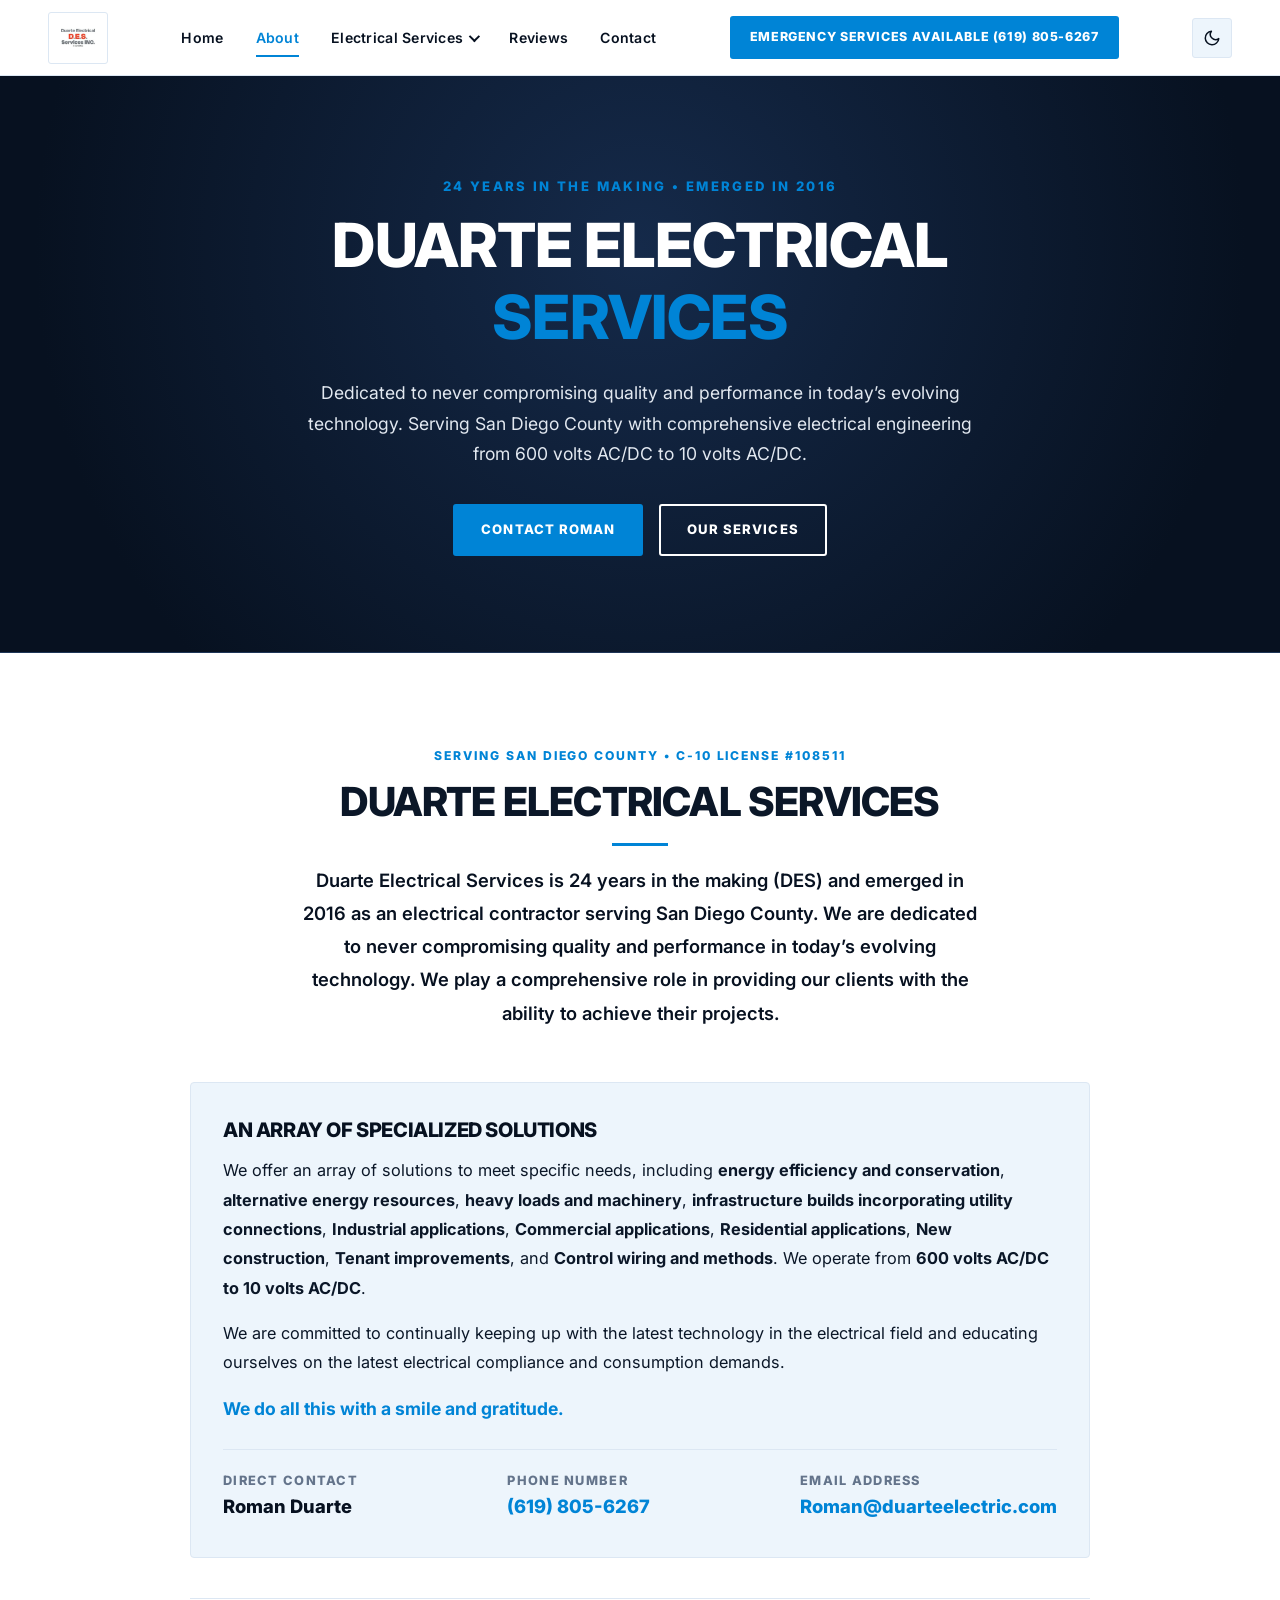
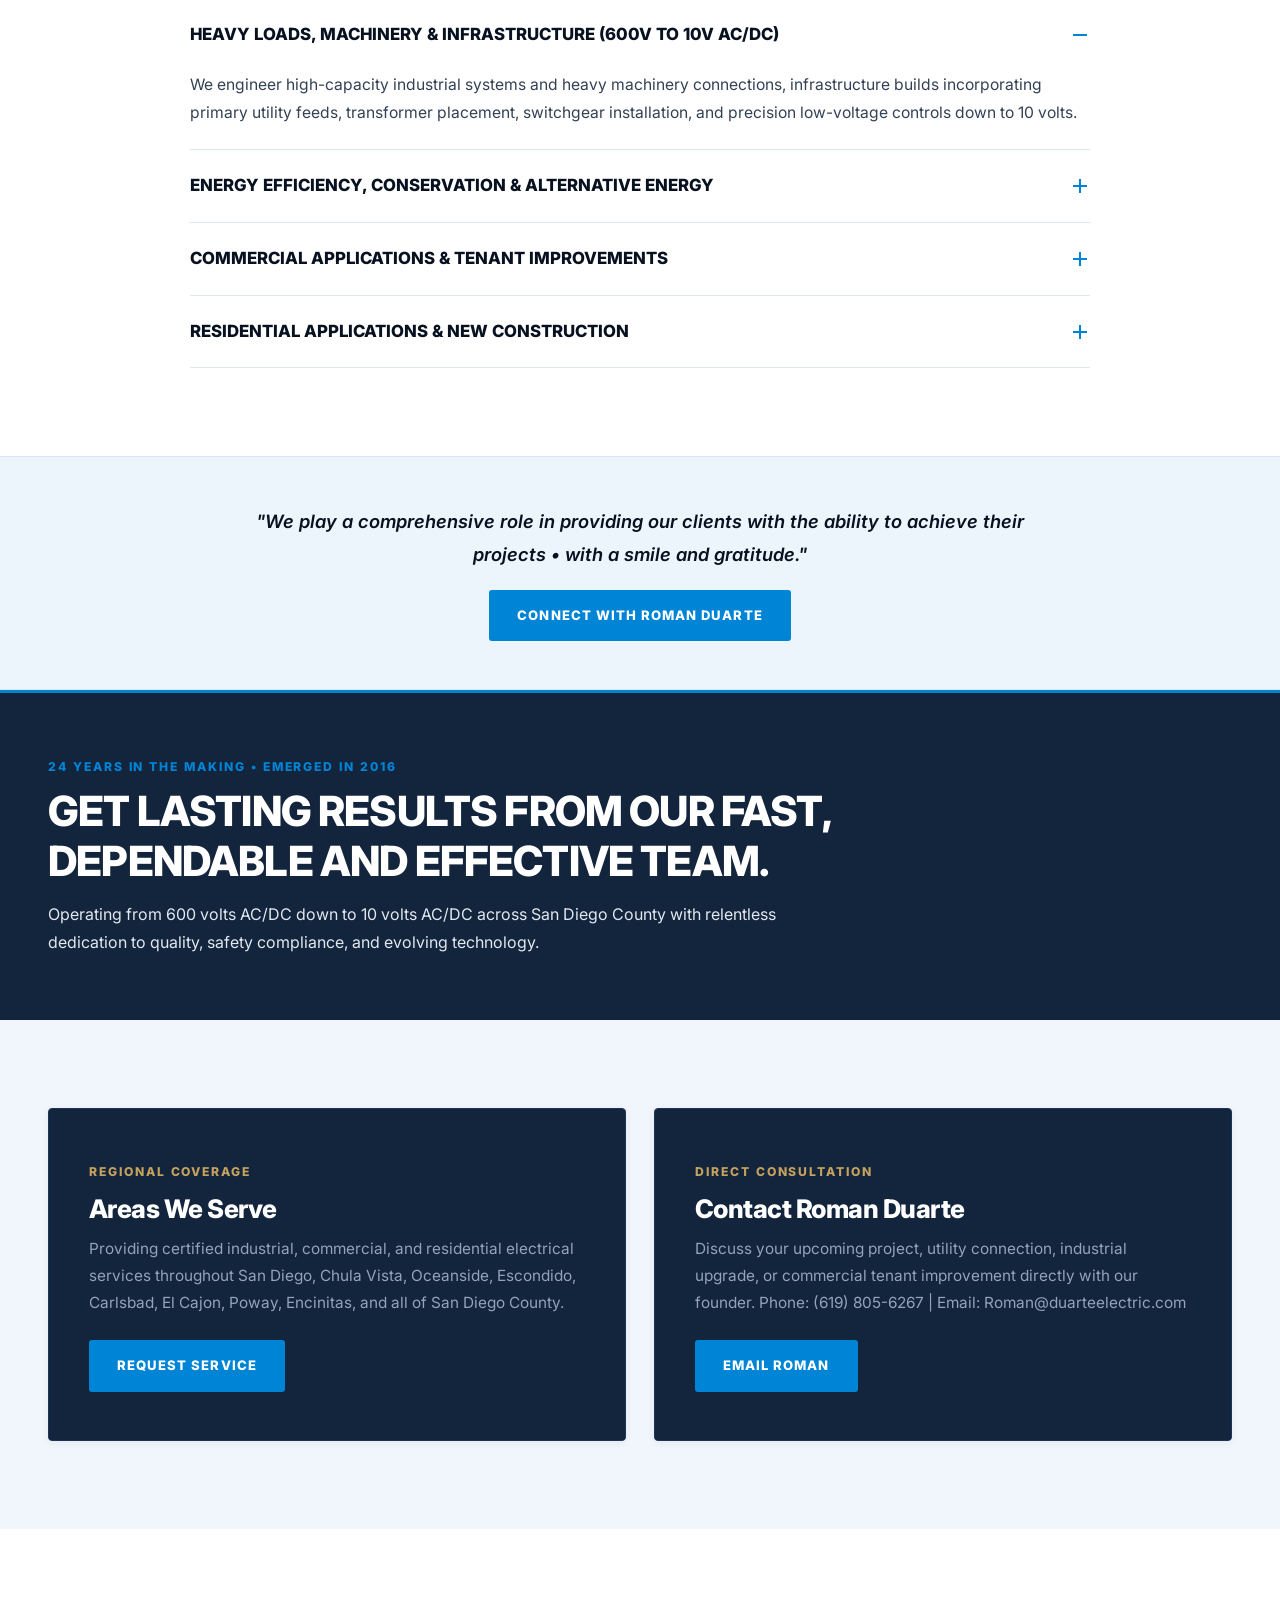
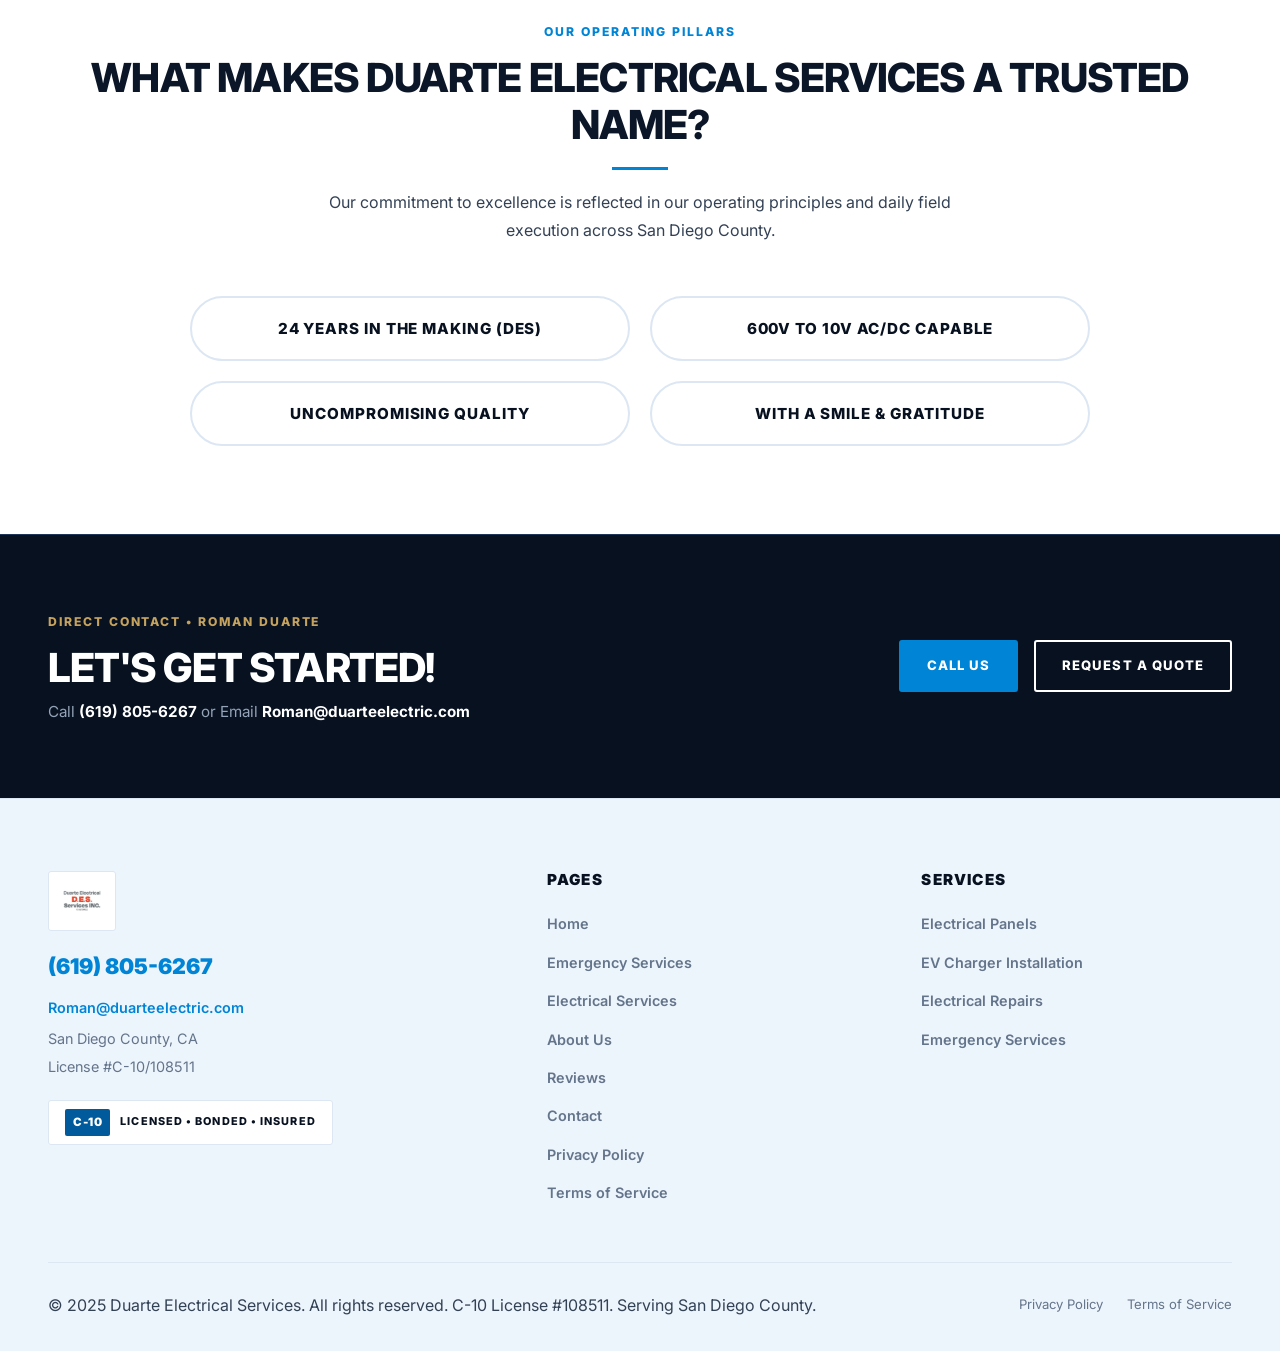
==== about.html @ 010c5145 "add" ====
<!DOCTYPE html>
<html lang="en">
<head>
  <meta charset="UTF-8">
  <meta name="viewport" content="width=device-width, initial-scale=1.0">
  <title>About Us | Duarte Electrical Services — San Diego County</title>
  <meta name="description" content="Duarte Electrical Services is 24 years in the making and emerged in 2016 as a premier electrical contractor serving San Diego County. C-10 #108511.">
  <link rel="icon" type="image/svg+xml" href="favicon.svg">
  <link rel="preconnect" href="https://fonts.googleapis.com">
  <link rel="preconnect" href="https://fonts.gstatic.com" crossorigin>
  <link href="https://fonts.googleapis.com/css2?family=Inter:wght@400;500;600;700;800;900&display=swap" rel="stylesheet">
  <link rel="stylesheet" href="css/style.css">
  <script>
    (function () {
      try {
        if (localStorage.getItem('theme') === 'dark') {
          document.documentElement.classList.add('dark-mode');
        }
      } catch (e) {}
    })();
  </script>
</head>
<body>

  <!-- TOP NAVBAR -->
  <header class="navbar">
    <div class="container">
      <a href="index.html" class="brand-logo" aria-label="Duarte Electrical Services">
        <img src="images/logo.jpg" alt="Duarte Electrical Services C-10/108511" class="brand-logo-img">
      </a>

      <nav class="nav-menu">
        <a href="index.html" class="nav-link">Home</a>
        <a href="about.html" class="nav-link active">About</a>
        <div class="nav-item-dropdown">
          <a href="electrical-panels.html" class="nav-link dropdown-trigger">
            Electrical Services <span class="dropdown-caret"></span>
          </a>
          <div class="dropdown-menu">
            <a href="electrical-panels.html" class="dropdown-item">Electrical Panels</a>
            <a href="ev-charger.html" class="dropdown-item">EV Charger Installation</a>
            <a href="electrical-repairs.html" class="dropdown-item">Electrical Repairs</a>
            <a href="emergency-services.html" class="dropdown-item">Emergency Services</a>
          </div>
        </div>
        <a href="reviews.html" class="nav-link">Reviews</a>
        <a href="contact.html" class="nav-link">Contact</a>
      </nav>

      <a href="tel:6198056267" class="nav-cta-btn">
        Emergency Services Available (619) 805-6267
      </a>

      <!-- Theme Toggle Button -->
      <button class="theme-toggle-btn" aria-label="Toggle light or dark theme" title="Toggle theme">
        <svg class="icon-moon" width="18" height="18" viewBox="0 0 24 24" fill="none" stroke="currentColor" stroke-width="2" stroke-linecap="round" stroke-linejoin="round">
          <path d="M21 12.79A9 9 0 1 1 11.21 3 7 7 0 0 0 21 12.79z"></path>
        </svg>
        <svg class="icon-sun" width="18" height="18" viewBox="0 0 24 24" fill="none" stroke="currentColor" stroke-width="2" stroke-linecap="round" stroke-linejoin="round">
          <circle cx="12" cy="12" r="5"></circle>
          <line x1="12" y1="1" x2="12" y2="3"></line>
          <line x1="12" y1="21" x2="12" y2="23"></line>
          <line x1="4.22" y1="4.22" x2="5.64" y2="5.64"></line>
          <line x1="18.36" y1="18.36" x2="19.78" y2="19.78"></line>
          <line x1="1" y1="12" x2="3" y2="12"></line>
          <line x1="21" y1="12" x2="23" y2="12"></line>
          <line x1="4.22" y1="19.78" x2="5.64" y2="18.36"></line>
          <line x1="18.36" y1="5.64" x2="19.78" y2="4.22"></line>
        </svg>
      </button>

      <button class="hamburger" aria-label="Toggle navigation menu">
        <span></span>
        <span></span>
        <span></span>
      </button>
    </div>
  </header>

  <!-- MOBILE NAVIGATION -->
  <div class="mobile-nav">
    <a href="index.html">Home</a>
    <a href="about.html">About</a>
    <button class="mobile-dropdown-toggle">
      <span>Electrical Services</span>
      <span class="dropdown-caret"></span>
    </button>
    <div class="mobile-sub-menu">
      <a href="electrical-panels.html">Electrical Panels</a>
      <a href="ev-charger.html">EV Charger Installation</a>
      <a href="electrical-repairs.html">Electrical Repairs</a>
      <a href="emergency-services.html">Emergency Services</a>
    </div>
    <a href="reviews.html">Reviews</a>
    <a href="contact.html">Contact</a>
    <div class="mobile-theme-row">
      <span>Theme Mode</span>
      <button class="theme-toggle-btn" aria-label="Toggle light or dark theme" title="Toggle theme">
        <svg class="icon-moon" width="18" height="18" viewBox="0 0 24 24" fill="none" stroke="currentColor" stroke-width="2" stroke-linecap="round" stroke-linejoin="round">
          <path d="M21 12.79A9 9 0 1 1 11.21 3 7 7 0 0 0 21 12.79z"></path>
        </svg>
        <svg class="icon-sun" width="18" height="18" viewBox="0 0 24 24" fill="none" stroke="currentColor" stroke-width="2" stroke-linecap="round" stroke-linejoin="round">
          <circle cx="12" cy="12" r="5"></circle>
          <line x1="12" y1="1" x2="12" y2="3"></line>
          <line x1="12" y1="21" x2="12" y2="23"></line>
          <line x1="4.22" y1="4.22" x2="5.64" y2="5.64"></line>
          <line x1="18.36" y1="18.36" x2="19.78" y2="19.78"></line>
          <line x1="1" y1="12" x2="3" y2="12"></line>
          <line x1="21" y1="12" x2="23" y2="12"></line>
          <line x1="4.22" y1="19.78" x2="5.64" y2="18.36"></line>
          <line x1="18.36" y1="5.64" x2="19.78" y2="4.22"></line>
        </svg>
      </button>
    </div>
    <a href="tel:6198056267" class="nav-cta-btn">
      Emergency Call (619) 805-6267
    </a>
  </div>

  <main class="site-wrapper">

    <!-- HERO SECTION (IMAGE 2) -->
    <section class="hero-about">
      <div class="container">
        <span class="about-banner-badge">24 Years in the Making &bull; Emerged in 2016</span>
        <h1>Duarte Electrical<br><span style="color: var(--blue-accent);">Services</span></h1>
        <p class="hero-about-desc">Dedicated to never compromising quality and performance in today’s evolving technology. Serving San Diego County with comprehensive electrical engineering from 600 volts AC/DC to 10 volts AC/DC.</p>
        <div class="hero-btn-group" style="justify-content: center;">
          <a href="contact.html" class="btn btn-blue">Contact Roman</a>
          <a href="electrical-panels.html" class="btn btn-outline-white">Our Services</a>
        </div>
      </div>
    </section>

    <!-- PROUDLY SERVING SAN DIEGO COUNTY (EXACT USER COPY) -->
    <section class="section">
      <div class="container">
        <div class="section-header centered">
          <span class="section-label">Serving San Diego County &bull; C-10 License #108511</span>
          <h2>Duarte Electrical Services</h2>
          <div class="divider-blue centered"></div>
          <p class="about-lead-statement">
            Duarte Electrical Services is 24 years in the making (DES) and emerged in 2016 as an electrical contractor serving San Diego County. We are dedicated to never compromising quality and performance in today’s evolving technology. We play a comprehensive role in providing our clients with the ability to achieve their projects.
          </p>
        </div>

        <!-- Solutions & Scope Details -->
        <div class="container-narrow" style="margin: 0 auto;">
          <div style="background-color: var(--bg-card-light); border: 1px solid var(--border-light); border-radius: var(--radius-md); padding: 36px 32px; margin-bottom: 40px;">
            <h3 class="about-solutions-title">An Array of Specialized Solutions</h3>
            <p style="font-size: 1.02rem; line-height: 1.8; color: var(--text-dark);">
              We offer an array of solutions to meet specific needs, including <strong>energy efficiency and conservation</strong>, <strong>alternative energy resources</strong>, <strong>heavy loads and machinery</strong>, <strong>infrastructure builds incorporating utility connections</strong>, <strong>Industrial applications</strong>, <strong>Commercial applications</strong>, <strong>Residential applications</strong>, <strong>New construction</strong>, <strong>Tenant improvements</strong>, and <strong>Control wiring and methods</strong>. We operate from <strong>600 volts AC/DC to 10 volts AC/DC</strong>.
            </p>
            <p style="font-size: 1.02rem; line-height: 1.8; color: var(--text-dark); margin-top: 16px;">
              We are committed to continually keeping up with the latest technology in the electrical field and educating ourselves on the latest electrical compliance and consumption demands.
            </p>
            <p style="font-size: 1.1rem; font-weight: 700; color: var(--blue-accent); margin-top: 16px;">
              We do all this with a smile and gratitude.
            </p>

            <div style="margin-top: 24px; padding-top: 20px; border-top: 1px solid var(--border-light); display: flex; flex-wrap: wrap; gap: 24px; align-items: center; justify-content: space-between;">
              <div>
                <span style="font-size: 0.8rem; font-weight: 800; letter-spacing: 0.1em; text-transform: uppercase; color: var(--text-muted); display: block;">Direct Contact</span>
                <span class="about-contact-name">Roman Duarte</span>
              </div>
              <div>
                <span style="font-size: 0.8rem; font-weight: 800; letter-spacing: 0.1em; text-transform: uppercase; color: var(--text-muted); display: block;">Phone Number</span>
                <a href="tel:6198056267" style="font-size: 1.15rem; font-weight: 800; color: var(--blue-accent);">(619) 805-6267</a>
              </div>
              <div>
                <span style="font-size: 0.8rem; font-weight: 800; letter-spacing: 0.1em; text-transform: uppercase; color: var(--text-muted); display: block;">Email Address</span>
                <a href="mailto:Roman@duarteelectric.com" style="font-size: 1.15rem; font-weight: 800; color: var(--blue-accent);">Roman@duarteelectric.com</a>
              </div>
            </div>
          </div>

          <!-- Accordion of Solutions -->
          <div class="accordion-wrapper">
            <div class="accordion-item open">
              <div class="accordion-header">
                <span>Heavy Loads, Machinery &amp; Infrastructure (600V to 10V AC/DC)</span>
                <div class="accordion-indicator"></div>
              </div>
              <div class="accordion-content">
                <div class="accordion-content-inner">
                  We engineer high-capacity industrial systems and heavy machinery connections, infrastructure builds incorporating primary utility feeds, transformer placement, switchgear installation, and precision low-voltage controls down to 10 volts.
                </div>
              </div>
            </div>

            <div class="accordion-item">
              <div class="accordion-header">
                <span>Energy Efficiency, Conservation &amp; Alternative Energy</span>
                <div class="accordion-indicator"></div>
              </div>
              <div class="accordion-content">
                <div class="accordion-content-inner">
                  Dedicated to keeping pace with evolving green technologies: solar battery storage readiness, high-amperage Level 2 &amp; DC fast EV charging systems, smart energy management panels, and Title 24 consumption optimization.
                </div>
              </div>
            </div>

            <div class="accordion-item">
              <div class="accordion-header">
                <span>Commercial Applications &amp; Tenant Improvements</span>
                <div class="accordion-indicator"></div>
              </div>
              <div class="accordion-content">
                <div class="accordion-content-inner">
                  Comprehensive electrical solutions for commercial offices, warehouses, retail spaces, and industrial complexes. From new construction core-and-shell builds to tenant improvements and code compliance remediation.
                </div>
              </div>
            </div>

            <div class="accordion-item">
              <div class="accordion-header">
                <span>Residential Applications &amp; New Construction</span>
                <div class="accordion-indicator"></div>
              </div>
              <div class="accordion-content">
                <div class="accordion-content-inner">
                  Custom residential wiring, main electrical service panel modernizations to 200-400A, subpanel additions, whole-home surge suppression, and architectural lighting installations performed with craftsmanship.
                </div>
              </div>
            </div>
          </div>
        </div>
      </div>
    </section>

    <!-- TESTIMONIAL QUOTE BAR (IMAGE 2) -->
    <section class="about-quote-strip">
      <div class="container">
        <p class="about-quote-text">"We play a comprehensive role in providing our clients with the ability to achieve their projects &bull; with a smile and gratitude."</p>
        <a href="contact.html" class="btn btn-blue">Connect with Roman Duarte</a>
      </div>
    </section>

    <!-- BLUE BANNER (IMAGE 2) -->
    <section class="lasting-results-banner">
      <div class="container">
        <span class="sub-tag">24 Years in the Making &bull; Emerged in 2016</span>
        <h2>Get Lasting Results From Our Fast, Dependable and Effective Team.</h2>
        <p>Operating from 600 volts AC/DC down to 10 volts AC/DC across San Diego County with relentless dedication to quality, safety compliance, and evolving technology.</p>
      </div>
    </section>

    <!-- TWO CARDS: AREAS WE SERVE & CAREERS (IMAGE 2) -->
    <section class="section section-ice">
      <div class="container">
        <div class="two-card-split">
          <div class="nav-feature-card">
            <div>
              <span class="section-label section-label-gold">Regional Coverage</span>
              <h3>Areas We Serve</h3>
              <p>Providing certified industrial, commercial, and residential electrical services throughout San Diego, Chula Vista, Oceanside, Escondido, Carlsbad, El Cajon, Poway, Encinitas, and all of San Diego County.</p>
            </div>
            <a href="contact.html" class="btn btn-blue">Request Service</a>
          </div>

          <div class="nav-feature-card">
            <div>
              <span class="section-label section-label-gold">Direct Consultation</span>
              <h3>Contact Roman Duarte</h3>
              <p>Discuss your upcoming project, utility connection, industrial upgrade, or commercial tenant improvement directly with our founder. Phone: (619) 805-6267 | Email: Roman@duarteelectric.com</p>
            </div>
            <a href="mailto:Roman@duarteelectric.com" class="btn btn-blue">Email Roman</a>
          </div>
        </div>
      </div>
    </section>

    <!-- WHAT MAKES DUARTE ELECTRICAL SERVICES A COMMUNITY NAME (IMAGE 2) -->
    <section class="section">
      <div class="container">
        <div class="section-header centered">
          <span class="section-label">Our Operating Pillars</span>
          <h2>What Makes Duarte Electrical Services a Trusted Name?</h2>
          <div class="divider-blue centered"></div>
          <p>Our commitment to excellence is reflected in our operating principles and daily field execution across San Diego County.</p>
        </div>

        <div class="container-narrow" style="margin: 0 auto;">
          <div class="community-name-grid">
            <div class="community-badge-item">24 Years in the Making (DES)</div>
            <div class="community-badge-item">600V to 10V AC/DC Capable</div>
            <div class="community-badge-item">Uncompromising Quality</div>
            <div class="community-badge-item">With a Smile &amp; Gratitude</div>
          </div>
        </div>
      </div>
    </section>

    <!-- LET'S GET STARTED BANNER (IMAGE 2) -->
    <section class="cta-dark-banner">
      <div class="container">
        <div class="cta-dark-grid">
          <div class="cta-dark-info">
            <span class="section-label section-label-gold">Direct Contact &bull; Roman Duarte</span>
            <h2>Let's Get Started!</h2>
            <p>Call <strong style="color: var(--white);">(619) 805-6267</strong> or Email <strong style="color: var(--white);">Roman@duarteelectric.com</strong></p>
          </div>
          <div class="cta-button-cluster">
            <a href="tel:6198056267" class="btn btn-blue">Call Us</a>
            <a href="contact.html" class="btn btn-outline-white">Request a Quote</a>
          </div>
        </div>
      </div>
    </section>

  </main>

  <!-- FOOTER -->
  <footer class="site-footer">
    <div class="container">
      <div class="footer-top-grid">
        <div class="footer-brand">
          <img src="images/logo.jpg" alt="Duarte Electrical Services" class="footer-logo-img">
          <a href="tel:6198056267" class="footer-phone-link">(619) 805-6267</a>
          <p><a href="mailto:Roman@duarteelectric.com" style="color: var(--blue-accent); font-weight: 600;">Roman@duarteelectric.com</a></p>
          <p style="margin-top: 6px;">San Diego County, CA</p>
          <p style="margin-top: 4px;">License #C-10/108511</p>

          <div class="bbb-badge-box">
            <span class="bbb-symbol">C-10</span>
            <span class="bbb-text">Licensed &bull; Bonded &bull; Insured</span>
          </div>
        </div>

        <div class="footer-col">
          <h4>Pages</h4>
          <ul class="footer-nav-list">
            <li><a href="index.html">Home</a></li>
            <li><a href="emergency-services.html">Emergency Services</a></li>
            <li><a href="electrical-panels.html">Electrical Services</a></li>
            <li><a href="about.html">About Us</a></li>
            <li><a href="reviews.html">Reviews</a></li>
            <li><a href="contact.html">Contact</a></li>
            <li><a href="privacy-policy.html">Privacy Policy</a></li>
            <li><a href="terms-of-service.html">Terms of Service</a></li>
          </ul>
        </div>

        <div class="footer-col">
          <h4>Services</h4>
          <ul class="footer-nav-list">
            <li><a href="electrical-panels.html">Electrical Panels</a></li>
            <li><a href="ev-charger.html">EV Charger Installation</a></li>
            <li><a href="electrical-repairs.html">Electrical Repairs</a></li>
            <li><a href="emergency-services.html">Emergency Services</a></li>
          </ul>
        </div>
      </div>

      <div class="footer-bottom-bar">
        <p>&copy; 2025 Duarte Electrical Services. All rights reserved. C-10 License #108511. Serving San Diego County.</p>
        <div class="footer-bottom-links">
          <a href="privacy-policy.html">Privacy Policy</a>
          <a href="terms-of-service.html">Terms of Service</a>
        </div>
      </div>
    </div>
  </footer>

  <script src="js/main.js"></script>
</body>
</html>
---- css/style.css ----
/* ============================================================
   PRISTINE POWER ELECTRIC
   Luxury Elite Architectural Stylesheet
   Color Palette: Deep Obsidian Navy, Warm Brushed Gold,
                  Electric Sapphire, Crisp Platinum White
   ============================================================ */

/* ---- Design Variables ---- */
:root {
  --navy-deep:     #071120;
  --navy-dark:     #0D1B2E;
  --navy-surface:  #13243D;
  --navy-card:     #172B47;
  --navy-border:   #1E3557;

  --white:         #FFFFFF;
  --bg-light:      #F8FAFC;
  --bg-ice:        #F0F6FB;
  --bg-card-light: #EDF5FC;
  --border-light:  #DCE7F3;
  --border-dark:   #233959;

  --gold:          #C5A25D;
  --gold-light:    #D9BA77;
  --gold-hover:    #B38F46;
  --gold-muted:    rgba(197, 162, 93, 0.15);

  --blue-accent:   #0084D6;
  --blue-light:    #E1F0FA;
  --blue-hover:    #0073BC;

  --text-dark:     #0B1728;
  --text-body:     #334155;
  --text-muted:    #64748B;
  --text-on-dark:  #E2E8F0;
  --text-muted-dk: #94A3B8;

  --danger:        #E11D48;
  --success:       #059669;

  --font-main:     'Inter', -apple-system, BlinkMacSystemFont, 'Segoe UI', Roboto, Helvetica, Arial, sans-serif;
  --nav-height:    76px;
  --container-max: 1240px;
  --radius-sm:     3px;
  --radius-md:     4px;
  --transition:    all 0.22s ease-in-out;
  --shadow-sm:     0 2px 8px rgba(7, 17, 32, 0.06);
  --shadow-md:     0 8px 24px rgba(7, 17, 32, 0.08);
  --shadow-lg:     0 16px 40px rgba(7, 17, 32, 0.12);
}

/* ---- Reset & Base ---- */
*, *::before, *::after {
  box-sizing: border-box;
  margin: 0;
  padding: 0;
}

html {
  scroll-behavior: smooth;
  font-size: 16px;
}

body {
  font-family: var(--font-main);
  background-color: var(--white);
  color: var(--text-body);
  line-height: 1.65;
  -webkit-font-smoothing: antialiased;
  -moz-osx-font-smoothing: grayscale;
}

img {
  max-width: 100%;
  height: auto;
  display: block;
}

a {
  text-decoration: none;
  color: inherit;
  transition: var(--transition);
}

button, input, select, textarea {
  font-family: inherit;
  font-size: inherit;
}

ul {
  list-style: none;
}

/* ---- Container ---- */
.container {
  width: 100%;
  max-width: var(--container-max);
  margin-left: auto;
  margin-right: auto;
  padding-left: 28px;
  padding-right: 28px;
}

.container-narrow {
  max-width: 900px;
}

/* ---- Typography ---- */
h1, h2, h3, h4, h5, h6 {
  color: var(--text-dark);
  font-weight: 800;
  line-height: 1.18;
  letter-spacing: -0.02em;
}

h1 {
  font-size: clamp(2.2rem, 5vw, 3.6rem);
  text-transform: uppercase;
  letter-spacing: -0.01em;
}

h2 {
  font-size: clamp(1.75rem, 3.8vw, 2.5rem);
  text-transform: uppercase;
}

h3 {
  font-size: clamp(1.2rem, 2.5vw, 1.6rem);
}

h4 {
  font-size: 1.1rem;
  font-weight: 700;
}

p {
  font-size: 1rem;
  line-height: 1.75;
  color: var(--text-body);
}

.text-dark { color: var(--text-dark) !important; }
.text-white { color: var(--white) !important; }
.text-gold { color: var(--gold) !important; }
.text-blue { color: var(--blue-accent) !important; }
.text-muted { color: var(--text-muted) !important; }
.text-center { text-align: center; }
.text-left { text-align: left; }
.text-right { text-align: right; }

.section-label {
  display: inline-block;
  font-size: 0.76rem;
  font-weight: 800;
  letter-spacing: 0.16em;
  text-transform: uppercase;
  color: var(--blue-accent);
  margin-bottom: 12px;
}

.section-label-gold {
  color: var(--gold);
}

.divider-gold {
  width: 56px;
  height: 3px;
  background-color: var(--gold);
  margin: 18px 0;
}

.divider-gold.centered {
  margin-left: auto;
  margin-right: auto;
}

.divider-blue {
  width: 56px;
  height: 3px;
  background-color: var(--blue-accent);
  margin: 18px 0;
}

.divider-blue.centered {
  margin-left: auto;
  margin-right: auto;
}

/* ---- Buttons (NO pill shapes, crisp luxury radius) ---- */
.btn {
  display: inline-flex;
  align-items: center;
  justify-content: center;
  padding: 13px 26px;
  font-size: 0.82rem;
  font-weight: 800;
  letter-spacing: 0.08em;
  text-transform: uppercase;
  border-radius: var(--radius-sm);
  border: 2px solid transparent;
  cursor: pointer;
  transition: var(--transition);
  text-decoration: none;
  white-space: nowrap;
}

.btn-blue {
  background-color: var(--blue-accent);
  color: var(--white);
  border-color: var(--blue-accent);
}
.btn-blue:hover {
  background-color: var(--blue-hover);
  border-color: var(--blue-hover);
  color: var(--white);
}

.btn-gold {
  background-color: var(--gold);
  color: var(--navy-deep);
  border-color: var(--gold);
}
.btn-gold:hover {
  background-color: var(--gold-light);
  border-color: var(--gold-light);
  color: var(--navy-deep);
}

.btn-dark {
  background-color: var(--navy-dark);
  color: var(--white);
  border-color: var(--navy-dark);
}
.btn-dark:hover {
  background-color: var(--navy-surface);
  border-color: var(--gold);
  color: var(--white);
}

.btn-outline-blue {
  background-color: transparent;
  color: var(--blue-accent);
  border-color: var(--blue-accent);
}
.btn-outline-blue:hover {
  background-color: var(--blue-accent);
  color: var(--white);
}

.btn-outline-white {
  background-color: transparent;
  color: var(--white);
  border-color: var(--white);
}
.btn-outline-white:hover {
  background-color: var(--white);
  color: var(--navy-deep);
}

.btn-outline-gold {
  background-color: transparent;
  color: var(--gold);
  border-color: var(--gold);
}
.btn-outline-gold:hover {
  background-color: var(--gold);
  color: var(--navy-deep);
}

/* ---- NAVBAR ---- */
.navbar {
  position: fixed;
  top: 0;
  left: 0;
  right: 0;
  z-index: 1000;
  height: var(--nav-height);
  background-color: var(--white);
  border-bottom: 1px solid var(--border-light);
  display: flex;
  align-items: center;
  transition: var(--transition);
}

.navbar.scrolled {
  box-shadow: 0 4px 20px rgba(0, 0, 0, 0.08);
}

.navbar .container {
  display: flex;
  align-items: center;
  justify-content: space-between;
}

/* Brand Logo */
.brand-logo {
  display: flex;
  align-items: center;
  gap: 12px;
  text-decoration: none;
}

.brand-logo-img {
  height: 52px;
  width: auto;
  max-width: 180px;
  object-fit: contain;
  background-color: #FFFFFF;
  border-radius: var(--radius-sm);
  padding: 2px 6px;
  border: 1px solid var(--border-light);
  display: block;
}

html.dark-mode .brand-logo-img {
  background-color: #FFFFFF;
  border-color: #233959;
}

.footer-logo-img {
  height: 60px;
  width: auto;
  max-width: 200px;
  object-fit: contain;
  background-color: #FFFFFF;
  border-radius: var(--radius-sm);
  padding: 4px 8px;
  border: 1px solid var(--border-light);
  margin-bottom: 18px;
  display: block;
}

html.dark-mode .footer-logo-img {
  border-color: #233959;
}

.logo-symbol {
  width: 38px;
  height: 38px;
  background-color: var(--navy-deep);
  border-radius: var(--radius-sm);
  display: flex;
  align-items: center;
  justify-content: center;
  color: var(--gold);
  flex-shrink: 0;
  border: 1px solid var(--navy-border);
}

.logo-text {
  display: flex;
  flex-direction: column;
}

.logo-name {
  font-size: 1.18rem;
  font-weight: 900;
  letter-spacing: 0.04em;
  text-transform: uppercase;
  color: var(--navy-deep);
  line-height: 1.1;
}

.logo-sub {
  font-size: 0.62rem;
  font-weight: 700;
  letter-spacing: 0.28em;
  text-transform: uppercase;
  color: var(--blue-accent);
  line-height: 1.1;
  margin-top: 2px;
}

/* Nav Links */
.nav-menu {
  display: flex;
  align-items: center;
  gap: 32px;
}

.nav-link {
  font-size: 0.88rem;
  font-weight: 600;
  color: var(--navy-deep);
  letter-spacing: 0.02em;
  padding: 8px 0;
  position: relative;
  transition: color var(--transition);
}

.nav-link:hover,
.nav-link.active {
  color: var(--blue-accent);
}

.nav-link.active::after {
  content: '';
  position: absolute;
  bottom: 0;
  left: 0;
  right: 0;
  height: 2px;
  background-color: var(--blue-accent);
}

/* Dropdown */
.nav-item-dropdown {
  position: relative;
}

.dropdown-trigger {
  display: inline-flex;
  align-items: center;
  gap: 6px;
  cursor: pointer;
}

.dropdown-caret {
  width: 8px;
  height: 8px;
  border-right: 2px solid currentColor;
  border-bottom: 2px solid currentColor;
  transform: rotate(45deg) translateY(-2px);
  transition: transform 0.2s ease;
}

.nav-item-dropdown:hover .dropdown-caret {
  transform: rotate(-135deg) translateY(0);
}

.dropdown-menu {
  position: absolute;
  top: calc(100% + 14px);
  left: 0;
  min-width: 250px;
  background-color: var(--white);
  border: 1px solid var(--border-light);
  border-radius: var(--radius-sm);
  box-shadow: 0 16px 36px rgba(7, 17, 32, 0.12);
  padding: 8px 0;
  opacity: 0;
  visibility: hidden;
  transform: translateY(8px);
  transition: opacity 0.2s ease, transform 0.2s ease, visibility 0.2s ease;
  z-index: 1010;
}

.nav-item-dropdown:hover .dropdown-menu {
  opacity: 1;
  visibility: visible;
  transform: translateY(0);
}

.dropdown-item {
  display: flex;
  align-items: center;
  padding: 12px 20px;
  font-size: 0.88rem;
  font-weight: 600;
  color: var(--text-dark);
  border-left: 3px solid transparent;
  transition: var(--transition);
}

.dropdown-item:hover {
  background-color: var(--bg-card-light);
  color: var(--blue-accent);
  border-left-color: var(--blue-accent);
}

/* Emergency Navbar Button */
.nav-cta-btn {
  background-color: var(--blue-accent);
  color: var(--white);
  padding: 11px 20px;
  font-size: 0.78rem;
  font-weight: 800;
  letter-spacing: 0.05em;
  text-transform: uppercase;
  border-radius: var(--radius-sm);
  display: inline-flex;
  align-items: center;
  gap: 8px;
  transition: var(--transition);
}

.nav-cta-btn:hover {
  background-color: var(--blue-hover);
  color: var(--white);
}

/* Mobile Hamburger */
.hamburger {
  display: none;
  flex-direction: column;
  justify-content: center;
  gap: 5px;
  width: 36px;
  height: 36px;
  background: transparent;
  border: none;
  cursor: pointer;
  padding: 4px;
}

.hamburger span {
  display: block;
  width: 24px;
  height: 2.5px;
  background-color: var(--navy-deep);
  border-radius: 2px;
  transition: var(--transition);
}

.hamburger.open span:nth-child(1) {
  transform: rotate(45deg) translate(5px, 5px);
}
.hamburger.open span:nth-child(2) {
  opacity: 0;
}
.hamburger.open span:nth-child(3) {
  transform: rotate(-45deg) translate(5px, -5px);
}

/* Mobile Menu */
.mobile-nav {
  display: none;
  position: fixed;
  top: var(--nav-height);
  left: 0;
  right: 0;
  background-color: var(--white);
  border-bottom: 2px solid var(--border-light);
  padding: 20px 28px 32px;
  box-shadow: 0 16px 32px rgba(0, 0, 0, 0.1);
  z-index: 999;
  flex-direction: column;
}

.mobile-nav.open {
  display: flex;
}

.mobile-nav a,
.mobile-dropdown-toggle {
  display: block;
  padding: 14px 0;
  font-size: 1rem;
  font-weight: 600;
  color: var(--navy-deep);
  border-bottom: 1px solid var(--border-light);
  background: none;
  border-top: none;
  border-left: none;
  border-right: none;
  text-align: left;
  cursor: pointer;
  width: 100%;
}

.mobile-dropdown-toggle {
  display: flex;
  justify-content: space-between;
  align-items: center;
}

.mobile-sub-menu {
  display: none;
  flex-direction: column;
  background-color: var(--bg-ice);
  padding: 8px 16px;
  border-bottom: 1px solid var(--border-light);
}

.mobile-sub-menu.open {
  display: flex;
}

.mobile-sub-menu a {
  padding: 10px 8px;
  font-size: 0.92rem;
  color: var(--text-dark);
  border-bottom: 1px solid var(--border-light);
}

.mobile-nav .nav-cta-btn {
  margin-top: 20px;
  justify-content: center;
  padding: 14px;
}

/* ---- PAGE BODY OFFSET ---- */
.site-wrapper {
  padding-top: var(--nav-height);
}

/* ---- SECTION UTILITIES ---- */
.section {
  padding: 88px 0;
}

.section-sm {
  padding: 56px 0;
}

.section-dark {
  background-color: var(--navy-deep);
  color: var(--text-on-dark);
}

.section-dark h2,
.section-dark h3,
.section-dark h4 {
  color: var(--white);
}

.section-dark p {
  color: var(--text-on-dark);
}

.section-ice {
  background-color: var(--bg-ice);
}

.section-light {
  background-color: var(--bg-light);
}

/* Section Header */
.section-header {
  margin-bottom: 52px;
}

.section-header.centered {
  text-align: center;
}

.section-header.centered p {
  max-width: 680px;
  margin-left: auto;
  margin-right: auto;
  margin-top: 14px;
}

/* ---- HERO (HOMEPAGE) ---- */
.hero-home {
  position: relative;
  background: radial-gradient(circle at 70% 30%, #152A4A 0%, var(--navy-deep) 70%);
  color: var(--white);
  padding: 110px 0 130px;
  overflow: hidden;
  border-bottom: 1px solid var(--navy-border);
}

.hero-home::before {
  content: '';
  position: absolute;
  inset: 0;
  background-image: 
    linear-gradient(rgba(255, 255, 255, 0.03) 1px, transparent 1px),
    linear-gradient(90deg, rgba(255, 255, 255, 0.03) 1px, transparent 1px);
  background-size: 40px 40px;
  pointer-events: none;
}

.hero-home-grid {
  display: grid;
  grid-template-columns: 1.2fr 0.8fr;
  gap: 56px;
  align-items: center;
  position: relative;
  z-index: 2;
}

.hero-home-content h1 {
  font-size: clamp(2.4rem, 5.2vw, 4rem);
  font-weight: 900;
  line-height: 1.12;
  color: var(--blue-accent);
  margin-bottom: 8px;
}

.hero-home-content .hero-highlight {
  color: var(--white);
}

.hero-home-content p {
  font-size: 1.1rem;
  line-height: 1.8;
  color: var(--text-on-dark);
  max-width: 580px;
  margin-top: 20px;
  margin-bottom: 34px;
}

.hero-btn-group {
  display: flex;
  align-items: center;
  gap: 16px;
  flex-wrap: wrap;
}

/* Visual Card in Hero */
.hero-visual-card {
  background: linear-gradient(135deg, rgba(23, 43, 71, 0.7) 0%, rgba(13, 27, 46, 0.9) 100%);
  border: 1px solid var(--navy-border);
  border-radius: var(--radius-md);
  padding: 36px 32px;
  box-shadow: 0 20px 50px rgba(0, 0, 0, 0.4);
}

.hero-visual-badge {
  display: inline-flex;
  align-items: center;
  gap: 8px;
  background-color: var(--gold-muted);
  color: var(--gold);
  border: 1px solid rgba(197, 162, 93, 0.3);
  padding: 6px 14px;
  font-size: 0.74rem;
  font-weight: 800;
  letter-spacing: 0.1em;
  text-transform: uppercase;
  margin-bottom: 20px;
}

.hero-visual-card h3 {
  color: var(--white);
  font-size: 1.35rem;
  margin-bottom: 12px;
}

.hero-visual-card p {
  color: var(--text-muted-dk);
  font-size: 0.94rem;
  line-height: 1.7;
  margin-bottom: 24px;
}

.hero-feature-list {
  display: flex;
  flex-direction: column;
  gap: 12px;
}

.hero-feature-item {
  display: flex;
  align-items: center;
  gap: 10px;
  font-size: 0.9rem;
  color: var(--white);
  font-weight: 600;
}

.hero-feature-item svg {
  color: var(--gold);
  flex-shrink: 0;
}

/* ---- TWO-COLUMN LAYOUTS ---- */
.two-col-grid {
  display: grid;
  grid-template-columns: 1fr 1fr;
  gap: 64px;
  align-items: center;
}

.two-col-grid.align-start {
  align-items: start;
}

/* Diagram / Visual Showcase Box */
.visual-showcase-box {
  background-color: var(--bg-card-light);
  border: 1px solid var(--border-light);
  border-radius: var(--radius-md);
  padding: 40px;
  display: flex;
  flex-direction: column;
  align-items: center;
  justify-content: center;
  text-align: center;
  min-height: 380px;
  position: relative;
}

.showcase-icon-wrap {
  width: 76px;
  height: 76px;
  background-color: var(--white);
  border: 2px solid var(--blue-accent);
  border-radius: var(--radius-sm);
  display: flex;
  align-items: center;
  justify-content: center;
  color: var(--blue-accent);
  margin-bottom: 24px;
  box-shadow: var(--shadow-sm);
}

.showcase-headline {
  font-size: 1.25rem;
  font-weight: 800;
  color: var(--navy-deep);
  text-transform: uppercase;
  margin-bottom: 10px;
}

.showcase-desc {
  font-size: 0.94rem;
  color: var(--text-muted);
  max-width: 360px;
}

/* ---- SERVICES LIST (HOMEPAGE) ---- */
.services-section-grid {
  display: grid;
  grid-template-columns: 1fr 1.15fr;
  gap: 64px;
  align-items: center;
}

.service-links-list {
  display: flex;
  flex-direction: column;
}

.service-list-row {
  display: flex;
  align-items: center;
  justify-content: space-between;
  padding: 22px 0;
  border-bottom: 1px solid var(--border-light);
  color: var(--navy-deep);
  font-size: 1.05rem;
  font-weight: 800;
  text-transform: uppercase;
  letter-spacing: 0.04em;
  transition: var(--transition);
}

.service-list-row:hover {
  color: var(--blue-accent);
  padding-left: 10px;
}

.service-list-row svg {
  color: var(--blue-accent);
  transition: transform 0.2s ease;
}

.service-list-row:hover svg {
  transform: translateX(6px);
}

/* ---- EMERGENCY HIGHLIGHT BANNER ---- */
.emergency-callout-card {
  background: linear-gradient(135deg, var(--bg-card-light) 0%, #D8ECF9 100%);
  border: 2px solid var(--blue-accent);
  border-radius: var(--radius-md);
  padding: 56px 48px;
  text-align: center;
}

.emergency-callout-card .emergency-tag {
  display: inline-block;
  font-size: 0.82rem;
  font-weight: 900;
  letter-spacing: 0.16em;
  text-transform: uppercase;
  color: var(--blue-accent);
  margin-bottom: 14px;
}

.emergency-callout-card h2 {
  font-size: clamp(1.8rem, 4vw, 2.6rem);
  color: var(--navy-deep);
  margin-bottom: 16px;
}

.emergency-card-grid {
  display: grid;
  grid-template-columns: 1fr 1fr;
  gap: 24px;
  margin: 36px 0;
  text-align: left;
}

.emergency-quote-box {
  background-color: var(--white);
  border: 1px solid var(--border-light);
  border-radius: var(--radius-sm);
  padding: 24px 28px;
  box-shadow: var(--shadow-sm);
}

.emergency-quote-box p {
  font-size: 0.94rem;
  line-height: 1.7;
  color: var(--text-dark);
}

.emergency-quote-box .author {
  display: block;
  margin-top: 14px;
  font-size: 0.8rem;
  font-weight: 700;
  text-transform: uppercase;
  letter-spacing: 0.08em;
  color: var(--blue-accent);
}

/* ---- PARTNERS ROW ---- */
.partners-block {
  text-align: center;
  padding: 60px 0;
}

.partners-heading {
  font-size: 1.6rem;
  font-weight: 900;
  text-transform: uppercase;
  color: var(--navy-deep);
  margin-bottom: 32px;
}

.partners-logo-grid {
  display: grid;
  grid-template-columns: repeat(3, 1fr);
  gap: 28px;
  max-width: 960px;
  margin-left: auto;
  margin-right: auto;
}

.partner-logo-box {
  background-color: var(--white);
  border: 1px solid var(--border-light);
  border-radius: var(--radius-sm);
  padding: 32px 24px;
  display: flex;
  flex-direction: column;
  align-items: center;
  justify-content: center;
  box-shadow: var(--shadow-sm);
  transition: var(--transition);
}

.partner-logo-box:hover {
  border-color: var(--blue-accent);
  box-shadow: var(--shadow-md);
}

.partner-name {
  font-size: 1.7rem;
  font-weight: 900;
  letter-spacing: 0.06em;
  text-transform: uppercase;
  color: var(--navy-deep);
}

.partner-sub {
  font-size: 0.68rem;
  font-weight: 800;
  letter-spacing: 0.2em;
  text-transform: uppercase;
  color: var(--blue-accent);
  margin-top: 6px;
}

/* ---- ACCORDION (LUXURY STYLE) ---- */
.accordion-wrapper {
  display: flex;
  flex-direction: column;
  border-top: 1px solid var(--border-light);
}

.accordion-item {
  border-bottom: 1px solid var(--border-light);
}

.accordion-header {
  display: flex;
  align-items: center;
  justify-content: space-between;
  padding: 22px 0;
  cursor: pointer;
  user-select: none;
  font-size: 1.05rem;
  font-weight: 800;
  text-transform: uppercase;
  color: var(--navy-deep);
  transition: color var(--transition);
}

.accordion-header:hover {
  color: var(--blue-accent);
}

.accordion-indicator {
  width: 20px;
  height: 20px;
  position: relative;
  flex-shrink: 0;
}

.accordion-indicator::before,
.accordion-indicator::after {
  content: '';
  position: absolute;
  background-color: var(--blue-accent);
  transition: var(--transition);
}

.accordion-indicator::before {
  top: 9px;
  left: 3px;
  width: 14px;
  height: 2px;
}

.accordion-indicator::after {
  top: 3px;
  left: 9px;
  width: 2px;
  height: 14px;
}

.accordion-item.open .accordion-indicator::after {
  opacity: 0;
  transform: rotate(90deg);
}

.accordion-content {
  max-height: 0;
  overflow: hidden;
  transition: max-height 0.3s cubic-bezier(0, 1, 0, 1);
}

.accordion-content-inner {
  padding-bottom: 22px;
  color: var(--text-body);
  font-size: 0.98rem;
  line-height: 1.8;
}

.accordion-item.open .accordion-content {
  max-height: 500px;
  transition: max-height 0.35s ease-in-out;
}

/* ---- RECENT PROJECTS GRID / INSTAGRAM ---- */
.projects-gallery-grid {
  display: grid;
  grid-template-columns: repeat(4, 1fr);
  gap: 16px;
}

.project-card-box {
  background-color: var(--navy-surface);
  border: 1px solid var(--navy-border);
  border-radius: var(--radius-sm);
  aspect-ratio: 1;
  padding: 24px;
  display: flex;
  flex-direction: column;
  justify-content: space-between;
  color: var(--white);
  position: relative;
  overflow: hidden;
  box-shadow: var(--shadow-sm);
  transition: var(--transition);
}

.project-card-box:hover {
  transform: translateY(-4px);
  box-shadow: var(--shadow-md);
  border-color: var(--gold);
}

.project-tag {
  font-size: 0.72rem;
  font-weight: 800;
  letter-spacing: 0.12em;
  text-transform: uppercase;
  color: var(--gold);
}

.project-quote-text {
  font-size: 0.88rem;
  line-height: 1.6;
  color: var(--text-on-dark);
}

.project-author-text {
  font-size: 0.75rem;
  font-weight: 700;
  letter-spacing: 0.08em;
  text-transform: uppercase;
  color: var(--text-muted-dk);
}

/* ---- CTA BANNER (DARK NAVY) ---- */
.cta-dark-banner {
  background-color: var(--navy-deep);
  color: var(--white);
  padding: 72px 0;
  border-top: 1px solid var(--navy-border);
}

.cta-dark-grid {
  display: flex;
  align-items: center;
  justify-content: space-between;
  gap: 40px;
}

.cta-dark-info h2 {
  color: var(--white);
  font-size: clamp(1.8rem, 3.5vw, 2.5rem);
  margin-bottom: 8px;
}

.cta-phone-highlight {
  font-size: 1.7rem;
  font-weight: 900;
  color: var(--gold);
  display: block;
  margin: 10px 0;
}

.cta-dark-info p {
  color: var(--text-muted-dk);
  font-size: 0.95rem;
}

.cta-button-cluster {
  display: flex;
  align-items: center;
  gap: 16px;
  flex-shrink: 0;
}

/* ---- FOOTER ---- */
.site-footer {
  background-color: var(--bg-card-light);
  border-top: 1px solid var(--border-light);
  padding: 72px 0 32px;
  color: var(--text-dark);
}

.footer-top-grid {
  display: grid;
  grid-template-columns: 1.4fr 1fr 1fr;
  gap: 64px;
  margin-bottom: 56px;
}

.footer-brand h3 {
  font-size: 1.25rem;
  font-weight: 900;
  text-transform: uppercase;
  color: var(--navy-deep);
  margin-bottom: 4px;
}

.footer-brand .brand-sub {
  font-size: 0.66rem;
  font-weight: 800;
  letter-spacing: 0.22em;
  text-transform: uppercase;
  color: var(--blue-accent);
  display: block;
  margin-bottom: 20px;
}

.footer-phone-link {
  font-size: 1.35rem;
  font-weight: 900;
  color: var(--blue-accent);
  display: block;
  margin-bottom: 12px;
}

.footer-phone-link:hover {
  color: var(--blue-hover);
}

.footer-brand p {
  font-size: 0.9rem;
  color: var(--text-muted);
  line-height: 1.7;
}

.bbb-badge-box {
  margin-top: 20px;
  display: inline-flex;
  align-items: center;
  gap: 10px;
  background-color: var(--white);
  border: 1px solid var(--border-light);
  border-radius: var(--radius-sm);
  padding: 8px 16px;
}

.bbb-symbol {
  background-color: #005A9C;
  color: var(--white);
  font-size: 0.72rem;
  font-weight: 900;
  padding: 4px 8px;
  border-radius: 2px;
  letter-spacing: 0.05em;
}

.bbb-text {
  font-size: 0.68rem;
  font-weight: 800;
  letter-spacing: 0.1em;
  text-transform: uppercase;
  color: var(--navy-deep);
}

.footer-col h4 {
  font-size: 0.95rem;
  font-weight: 900;
  text-transform: uppercase;
  letter-spacing: 0.08em;
  color: var(--navy-deep);
  margin-bottom: 22px;
}

.footer-nav-list {
  display: flex;
  flex-direction: column;
  gap: 12px;
}

.footer-nav-list a {
  font-size: 0.9rem;
  font-weight: 600;
  color: var(--text-muted);
  transition: color var(--transition);
}

.footer-nav-list a:hover {
  color: var(--blue-accent);
}

.footer-bottom-bar {
  border-top: 1px solid var(--border-light);
  padding-top: 28px;
  display: flex;
  align-items: center;
  justify-content: space-between;
  flex-wrap: wrap;
  gap: 16px;
  font-size: 0.82rem;
  color: var(--text-muted);
}

.footer-bottom-links {
  display: flex;
  gap: 24px;
}

.footer-bottom-links a {
  color: var(--text-muted);
}

.footer-bottom-links a:hover {
  color: var(--blue-accent);
}

/* ============================================================
   ABOUT PAGE SPECIFIC STYLES (IMAGE 2)
   ============================================================ */
.hero-about {
  background: radial-gradient(circle at 50% 30%, #152A4A 0%, var(--navy-deep) 80%);
  color: var(--white);
  padding: 96px 0;
  text-align: center;
  position: relative;
  border-bottom: 1px solid var(--navy-border);
}

.hero-about h1 {
  color: var(--white);
  font-size: clamp(2.4rem, 5vw, 3.8rem);
  margin: 12px 0 24px;
}

.about-banner-badge {
  font-size: 0.82rem;
  font-weight: 800;
  letter-spacing: 0.18em;
  text-transform: uppercase;
  color: var(--blue-accent);
}

.hero-about-desc {
  max-width: 680px;
  margin: 0 auto 34px;
  font-size: 1.1rem;
  color: var(--text-on-dark);
}

/* Quote Bar on About */
.about-quote-strip {
  background-color: var(--bg-card-light);
  border-top: 1px solid var(--border-light);
  border-bottom: 1px solid var(--border-light);
  padding: 48px 0;
  text-align: center;
}

.about-quote-text {
  font-size: 1.15rem;
  font-weight: 600;
  font-style: italic;
  color: var(--navy-deep);
  max-width: 820px;
  margin: 0 auto 20px;
}

/* Two Cards: Areas We Serve & Careers */
.two-card-split {
  display: grid;
  grid-template-columns: 1fr 1fr;
  gap: 28px;
}

.nav-feature-card {
  background-color: var(--navy-surface);
  border: 1px solid var(--navy-border);
  border-radius: var(--radius-md);
  padding: 48px 40px;
  color: var(--white);
  box-shadow: var(--shadow-sm);
  display: flex;
  flex-direction: column;
  align-items: flex-start;
  justify-content: space-between;
  min-height: 260px;
}

.nav-feature-card h3 {
  color: var(--white);
  font-size: 1.6rem;
  margin-bottom: 12px;
}

.nav-feature-card p {
  color: var(--text-muted-dk);
  font-size: 0.96rem;
  margin-bottom: 24px;
}

/* 4 Badge Boxes (About Image 2) */
.community-name-grid {
  display: grid;
  grid-template-columns: 1fr 1fr;
  gap: 20px;
  margin-top: 36px;
}

.community-badge-item {
  border: 2px solid var(--border-light);
  border-radius: 40px;
  padding: 18px 24px;
  text-align: center;
  font-size: 0.95rem;
  font-weight: 800;
  text-transform: uppercase;
  letter-spacing: 0.06em;
  color: var(--navy-deep);
  background-color: var(--white);
  transition: var(--transition);
}

.community-badge-item:hover {
  border-color: var(--blue-accent);
  color: var(--blue-accent);
  background-color: var(--bg-card-light);
}

/* ============================================================
   SERVICE PAGES STYLES (IMAGES 3 & 4)
   Electrical Panels, EV Charger, Electrical Repairs, Emergency
   ============================================================ */
.hero-service-split {
  background: radial-gradient(circle at 60% 40%, #152B4E 0%, var(--navy-deep) 75%);
  color: var(--white);
  padding: 88px 0 100px;
  position: relative;
  border-bottom: 1px solid var(--navy-border);
}

.hero-service-grid {
  display: grid;
  grid-template-columns: 1.25fr 0.85fr;
  gap: 56px;
  align-items: start;
}

.hero-service-content h1 {
  font-size: clamp(2.2rem, 4.8vw, 3.4rem);
  color: var(--white);
  margin-bottom: 12px;
}

.hero-service-subtitle {
  font-size: 1.15rem;
  font-weight: 800;
  text-transform: uppercase;
  color: var(--blue-accent);
  letter-spacing: 0.04em;
  margin-bottom: 20px;
}

.hero-service-lead {
  font-size: 1.05rem;
  color: var(--text-on-dark);
  line-height: 1.8;
  margin-bottom: 28px;
}

.hero-bullet-list {
  display: flex;
  flex-direction: column;
  gap: 14px;
}

.hero-bullet-item {
  display: flex;
  align-items: flex-start;
  gap: 12px;
  font-size: 0.94rem;
  color: var(--text-on-dark);
}

.hero-bullet-item svg {
  color: var(--gold);
  flex-shrink: 0;
  margin-top: 3px;
}

.hero-bullet-item strong {
  color: var(--white);
}

/* Lead Gen Card ("Let's Get Started") */
.lead-gen-card {
  background-color: var(--white);
  border: 1px solid var(--border-light);
  border-radius: var(--radius-md);
  padding: 36px 32px;
  box-shadow: 0 16px 40px rgba(0, 0, 0, 0.25);
  color: var(--text-dark);
}

.lead-gen-card h3 {
  font-size: 1.4rem;
  color: var(--navy-deep);
  text-transform: uppercase;
  margin-bottom: 6px;
  text-align: center;
}

.lead-gen-card .card-caption {
  font-size: 0.86rem;
  color: var(--text-muted);
  text-align: center;
  margin-bottom: 22px;
}

.form-group-field {
  margin-bottom: 14px;
}

.form-group-field input,
.form-group-field select,
.form-group-field textarea {
  width: 100%;
  padding: 12px 14px;
  border: 1px solid var(--border-light);
  border-radius: var(--radius-sm);
  background-color: var(--bg-light);
  color: var(--text-dark);
  font-size: 0.92rem;
  transition: border-color var(--transition);
}

.form-group-field input:focus,
.form-group-field select:focus,
.form-group-field textarea:focus {
  outline: none;
  border-color: var(--blue-accent);
  background-color: var(--white);
}

/* 5% OFF Coupon Voucher */
.coupon-voucher-card {
  background-color: var(--navy-deep);
  border: 2px dashed var(--gold);
  border-radius: var(--radius-md);
  padding: 44px 36px;
  color: var(--white);
  text-align: center;
  box-shadow: var(--shadow-md);
}

.coupon-discount-val {
  font-size: 3.8rem;
  font-weight: 900;
  color: var(--gold);
  line-height: 1;
  margin-bottom: 8px;
}

.coupon-discount-label {
  font-size: 0.88rem;
  font-weight: 900;
  text-transform: uppercase;
  letter-spacing: 0.12em;
  color: var(--white);
  margin-bottom: 20px;
}

.coupon-voucher-card p {
  color: var(--text-muted-dk);
  font-size: 0.9rem;
  line-height: 1.7;
  margin-bottom: 24px;
}

.coupon-terms {
  display: block;
  margin-top: 14px;
  font-size: 0.72rem;
  color: var(--text-muted-dk);
}

/* Signs & Red Flags List */
.warning-signs-list {
  display: flex;
  flex-direction: column;
  gap: 12px;
  margin-top: 24px;
}

.warning-sign-row {
  display: flex;
  align-items: flex-start;
  gap: 12px;
  padding: 10px 0;
  border-bottom: 1px solid var(--border-light);
  font-size: 0.95rem;
  color: var(--text-dark);
  font-weight: 600;
}

.warning-sign-row svg {
  color: var(--blue-accent);
  flex-shrink: 0;
  margin-top: 3px;
}

/* Charging Levels 3-Box Stack */
.charging-tiers-stack {
  display: flex;
  flex-direction: column;
  gap: 18px;
}

.tier-box {
  background-color: var(--bg-card-light);
  border: 1px solid var(--border-light);
  border-radius: var(--radius-sm);
  padding: 24px;
  transition: var(--transition);
}

.tier-box.highlight {
  border-color: var(--blue-accent);
  background-color: var(--white);
  box-shadow: var(--shadow-sm);
}

.tier-box h4 {
  font-size: 1.05rem;
  text-transform: uppercase;
  color: var(--navy-deep);
  margin-bottom: 8px;
}

.tier-box.highlight h4 {
  color: var(--blue-accent);
}

.tier-box p {
  font-size: 0.92rem;
  line-height: 1.65;
  color: var(--text-body);
}

/* Blue Lasting Results Banner */
.lasting-results-banner {
  background-color: var(--navy-surface);
  color: var(--white);
  padding: 64px 0;
  border-top: 3px solid var(--blue-accent);
}

.lasting-results-banner .sub-tag {
  font-size: 0.76rem;
  font-weight: 800;
  letter-spacing: 0.16em;
  text-transform: uppercase;
  color: var(--blue-accent);
  margin-bottom: 10px;
  display: block;
}

.lasting-results-banner h2 {
  color: var(--white);
  max-width: 820px;
  font-size: clamp(1.8rem, 3.8vw, 2.6rem);
}

.lasting-results-banner p {
  color: var(--text-on-dark);
  margin-top: 14px;
  max-width: 740px;
}

/* Horizontal Service Strip */
.services-strip-component {
  background-color: var(--bg-ice);
  border-top: 1px solid var(--border-light);
  border-bottom: 1px solid var(--border-light);
  padding: 56px 0;
}

.strip-header-row {
  display: flex;
  align-items: center;
  justify-content: space-between;
  margin-bottom: 28px;
}

.strip-nav-arrows {
  display: flex;
  gap: 10px;
}

.strip-arrow-btn {
  width: 40px;
  height: 40px;
  border-radius: 50%;
  background-color: var(--blue-accent);
  color: var(--white);
  border: none;
  cursor: pointer;
  display: flex;
  align-items: center;
  justify-content: center;
  transition: var(--transition);
}

.strip-arrow-btn:hover {
  background-color: var(--blue-hover);
}

.service-cards-track {
  display: flex;
  gap: 18px;
  overflow-x: auto;
  scroll-behavior: smooth;
  scrollbar-width: none;
  padding-bottom: 8px;
}

.service-cards-track::-webkit-scrollbar {
  display: none;
}

.service-strip-card {
  flex: 0 0 260px;
  background-color: var(--white);
  border: 1px solid var(--border-light);
  border-radius: var(--radius-sm);
  padding: 28px 24px;
  display: flex;
  flex-direction: column;
  justify-content: space-between;
  box-shadow: var(--shadow-sm);
  transition: var(--transition);
  text-decoration: none;
}

.service-strip-card:hover,
.service-strip-card.active {
  border-color: var(--blue-accent);
  box-shadow: var(--shadow-md);
  transform: translateY(-3px);
}

.strip-card-icon {
  width: 52px;
  height: 52px;
  background-color: var(--bg-card-light);
  border-radius: var(--radius-sm);
  display: flex;
  align-items: center;
  justify-content: center;
  color: var(--blue-accent);
  margin-bottom: 20px;
}

.service-strip-card h4 {
  font-size: 1.1rem;
  color: var(--navy-deep);
  text-transform: uppercase;
  margin-bottom: 18px;
}

.strip-action-link {
  font-size: 0.76rem;
  font-weight: 800;
  letter-spacing: 0.08em;
  text-transform: uppercase;
  color: var(--blue-accent);
  display: inline-flex;
  align-items: center;
  gap: 6px;
}

/* What Sets Us Apart 4 Feature Lines */
.apart-list-stack {
  display: flex;
  flex-direction: column;
  gap: 16px;
  margin-top: 32px;
}

.apart-feature-bar {
  border-bottom: 1px solid var(--navy-deep);
  padding-bottom: 14px;
}

.apart-feature-bar strong {
  display: block;
  font-size: 1.05rem;
  font-weight: 800;
  text-transform: uppercase;
  letter-spacing: 0.04em;
  color: var(--navy-deep);
  margin-bottom: 4px;
}

.apart-feature-bar span {
  font-size: 0.92rem;
  color: var(--text-body);
}

/* ============================================================
   REVIEWS PAGE (IMAGE 5) - 3x3 GRID
   ============================================================ */
.reviews-grid-3x3 {
  display: grid;
  grid-template-columns: repeat(3, 1fr);
  gap: 24px;
}

.review-card-item {
  background-color: var(--bg-card-light);
  border: 1px solid var(--border-light);
  border-radius: var(--radius-sm);
  padding: 36px 30px;
  display: flex;
  flex-direction: column;
  justify-content: space-between;
  box-shadow: var(--shadow-sm);
  transition: var(--transition);
}

.review-card-item:hover {
  border-color: var(--blue-accent);
  background-color: var(--white);
  box-shadow: var(--shadow-md);
  transform: translateY(-3px);
}

.review-quote-content {
  font-size: 0.96rem;
  line-height: 1.75;
  color: var(--text-dark);
  font-weight: 600;
  margin-bottom: 24px;
}

.reviewer-name-tag {
  font-size: 0.84rem;
  font-weight: 800;
  letter-spacing: 0.04em;
  text-transform: uppercase;
  color: var(--blue-accent);
}

/* ============================================================
   CONTACT PAGE & FORMS
   ============================================================ */
.contact-layout-grid {
  display: grid;
  grid-template-columns: 1.2fr 0.8fr;
  gap: 64px;
  align-items: start;
}

.contact-form-box {
  background-color: var(--white);
  border: 1px solid var(--border-light);
  border-radius: var(--radius-md);
  padding: 44px 40px;
  box-shadow: var(--shadow-sm);
}

.form-row-2col {
  display: grid;
  grid-template-columns: 1fr 1fr;
  gap: 18px;
}

.form-field-label {
  display: block;
  font-size: 0.76rem;
  font-weight: 800;
  letter-spacing: 0.1em;
  text-transform: uppercase;
  color: var(--navy-deep);
  margin-bottom: 8px;
}

.contact-info-panel {
  display: flex;
  flex-direction: column;
  gap: 32px;
}

.contact-info-box {
  background-color: var(--bg-card-light);
  border: 1px solid var(--border-light);
  border-radius: var(--radius-md);
  padding: 32px;
}

.contact-info-box h4 {
  font-size: 0.8rem;
  font-weight: 800;
  letter-spacing: 0.14em;
  text-transform: uppercase;
  color: var(--blue-accent);
  margin-bottom: 8px;
}

.contact-info-box p {
  font-size: 1rem;
  color: var(--text-dark);
  font-weight: 600;
}

.contact-info-box a {
  color: var(--blue-accent);
}

.contact-highlight-phone {
  font-size: 1.45rem;
  color: var(--navy-deep);
  margin: 6px 0;
  font-weight: 700;
}

.contact-highlight-email {
  font-size: 1.25rem;
  color: var(--navy-deep);
  margin: 6px 0;
  font-weight: 600;
}

.contact-desc-muted {
  font-size: 0.9rem;
  color: var(--text-muted);
  font-weight: normal;
}

.contact-company-title {
  margin-top: 6px;
  font-weight: 700;
  color: var(--navy-deep);
}

.about-lead-statement {
  font-size: 1.15rem;
  font-weight: 600;
  color: var(--navy-deep);
  max-width: 820px;
  line-height: 1.8;
}

.about-solutions-title {
  font-size: 1.25rem;
  color: var(--navy-deep);
  text-transform: uppercase;
  margin-bottom: 14px;
}

.about-contact-name {
  font-size: 1.15rem;
  font-weight: 800;
  color: var(--navy-deep);
}

.form-status-alert {
  display: none;
  padding: 14px 18px;
  border-radius: var(--radius-sm);
  margin-bottom: 20px;
  font-size: 0.92rem;
  font-weight: 600;
}

.form-status-alert.success {
  display: block;
  background-color: #ECFDF5;
  color: #065F46;
  border: 1px solid #A7F3D0;
}

/* ============================================================
   LEGAL PAGES (PRIVACY & TERMS)
   ============================================================ */
.legal-content-wrap {
  max-width: 860px;
  margin: 0 auto;
}

.legal-content-wrap h2 {
  font-size: 1.5rem;
  color: var(--navy-deep);
  margin: 44px 0 16px;
  text-transform: uppercase;
}

.legal-content-wrap h3 {
  font-size: 1.15rem;
  color: var(--blue-accent);
  margin: 28px 0 12px;
}

.legal-content-wrap p {
  font-size: 1rem;
  line-height: 1.8;
  margin-bottom: 20px;
}

.legal-content-wrap ul {
  list-style: disc;
  padding-left: 24px;
  margin-bottom: 24px;
}

.legal-content-wrap ul li {
  margin-bottom: 10px;
  font-size: 0.98rem;
  line-height: 1.7;
}

/* ============================================================
   RESPONSIVE MEDIA QUERIES
   ============================================================ */
@media (max-width: 1080px) {
  .hero-home-grid,
  .hero-service-grid,
  .two-col-grid,
  .services-section-grid,
  .contact-layout-grid {
    grid-template-columns: 1fr;
    gap: 44px;
  }

  .reviews-grid-3x3 {
    grid-template-columns: repeat(2, 1fr);
  }

  .footer-top-grid {
    grid-template-columns: 1fr 1fr;
    gap: 40px;
  }
}

@media (max-width: 860px) {
  .nav-menu,
  .nav-cta-btn {
    display: none;
  }

  .hamburger {
    display: flex;
  }

  .emergency-card-grid,
  .partners-logo-grid,
  .two-card-split,
  .community-name-grid,
  .projects-gallery-grid {
    grid-template-columns: 1fr;
  }

  .cta-dark-grid {
    flex-direction: column;
    align-items: flex-start;
  }

  .reviews-grid-3x3 {
    grid-template-columns: 1fr;
  }

  .form-row-2col {
    grid-template-columns: 1fr;
  }

  .footer-top-grid {
    grid-template-columns: 1fr;
  }

  .section {
    padding: 64px 0;
  }
}

/* ============================================================
   THEME TOGGLE BUTTON (LIGHT / DARK MODE)
   ============================================================ */
.theme-toggle-btn {
  display: inline-flex;
  align-items: center;
  justify-content: center;
  width: 40px;
  height: 40px;
  border-radius: var(--radius-sm);
  background-color: var(--bg-card-light);
  border: 1px solid var(--border-light);
  color: var(--navy-deep);
  cursor: pointer;
  transition: var(--transition);
  padding: 0;
  flex-shrink: 0;
}

.theme-toggle-btn:hover {
  background-color: var(--white);
  border-color: var(--blue-accent);
  color: var(--blue-accent);
}

.theme-toggle-btn .icon-sun {
  display: none;
}

.theme-toggle-btn .icon-moon {
  display: block;
}

.mobile-theme-row {
  display: flex;
  align-items: center;
  justify-content: space-between;
  padding: 14px 0;
  border-bottom: 1px solid var(--border-light);
  font-size: 1rem;
  font-weight: 600;
  color: var(--navy-deep);
}

/* ============================================================
   DARK MODE LUXURY ELITE THEME OVERRIDES
   ============================================================ */
html.dark-mode {
  /* Keep --white as pure white so anything referencing white remains white */
  --white:         #FFFFFF;
  --bg-light:      #070E1A;
  --bg-ice:        #0B172A;
  --bg-card-light: #11223B;
  --border-light:  #1C3354;
  --border-dark:   #233959;

  /* All text variables are pure white */
  --text-dark:     #FFFFFF;
  --text-body:     #FFFFFF;
  --text-muted:    #FFFFFF;
  --text-on-dark:  #FFFFFF;
  --text-muted-dk: #FFFFFF;
}

html.dark-mode body {
  background-color: #070E1A;
  color: #FFFFFF !important;
}

/* ------------------------------------------------------------
   ALL TEXT IN DARK MODE REMAINS 100% WHITE
   ------------------------------------------------------------ */
html.dark-mode,
html.dark-mode body,
html.dark-mode p,
html.dark-mode h1,
html.dark-mode h2,
html.dark-mode h3,
html.dark-mode h4,
html.dark-mode h5,
html.dark-mode h6,
html.dark-mode li,
html.dark-mode label,
html.dark-mode strong,
html.dark-mode b,
html.dark-mode em,
html.dark-mode i,
html.dark-mode small,
html.dark-mode td,
html.dark-mode th,
html.dark-mode dt,
html.dark-mode dd,
html.dark-mode blockquote,
html.dark-mode a:not(.btn-outline-white:hover),
html.dark-mode .logo-name,
html.dark-mode .nav-link,
html.dark-mode .dropdown-item,
html.dark-mode .mobile-nav a,
html.dark-mode .mobile-sub-menu a,
html.dark-mode .mobile-dropdown-toggle,
html.dark-mode .mobile-theme-row,
html.dark-mode .service-list-row,
html.dark-mode .service-list-name,
html.dark-mode .service-list-arrow,
html.dark-mode .emergency-callout-card h2,
html.dark-mode .emergency-callout-card p,
html.dark-mode .emergency-quote-box p,
html.dark-mode .emergency-quote-box .author,
html.dark-mode .partners-heading,
html.dark-mode .partner-name,
html.dark-mode .accordion-header,
html.dark-mode .accordion-content-inner,
html.dark-mode .accordion-content-inner p,
html.dark-mode .accordion-content-inner li,
html.dark-mode .showcase-headline,
html.dark-mode .showcase-desc,
html.dark-mode .community-badge-item,
html.dark-mode .about-quote-strip,
html.dark-mode .about-quote-text,
html.dark-mode .about-lead-statement,
html.dark-mode .about-solutions-title,
html.dark-mode .about-contact-name,
html.dark-mode .lead-gen-card,
html.dark-mode .lead-gen-card h3,
html.dark-mode .lead-gen-card p,
html.dark-mode .lead-gen-card .card-caption,
html.dark-mode .form-field-label,
html.dark-mode .warning-sign-row,
html.dark-mode .warning-sign-row div,
html.dark-mode .warning-sign-row span,
html.dark-mode .tier-box h4,
html.dark-mode .tier-box p,
html.dark-mode .tier-box li,
html.dark-mode .tier-box span,
html.dark-mode .services-strip-component,
html.dark-mode .service-strip-card h4,
html.dark-mode .service-strip-card p,
html.dark-mode .apart-feature-bar strong,
html.dark-mode .apart-feature-bar p,
html.dark-mode .apart-feature-bar div,
html.dark-mode .review-card-item h4,
html.dark-mode .review-quote-content,
html.dark-mode .review-card-item p,
html.dark-mode .author,
html.dark-mode .reviewer-name-tag,
html.dark-mode .contact-form-box,
html.dark-mode .contact-form-box h2,
html.dark-mode .contact-form-box p,
html.dark-mode .contact-info-box,
html.dark-mode .contact-info-box h4,
html.dark-mode .contact-info-box p,
html.dark-mode .contact-info-box a,
html.dark-mode .contact-highlight-phone,
html.dark-mode .contact-highlight-phone a,
html.dark-mode .contact-highlight-email,
html.dark-mode .contact-highlight-email a,
html.dark-mode .contact-desc-muted,
html.dark-mode .contact-company-title,
html.dark-mode .site-footer,
html.dark-mode .site-footer p,
html.dark-mode .site-footer a,
html.dark-mode .site-footer span:not(.badge),
html.dark-mode .site-footer h3,
html.dark-mode .site-footer h4,
html.dark-mode .site-footer li,
html.dark-mode .footer-brand h3,
html.dark-mode .footer-brand p,
html.dark-mode .footer-col h4,
html.dark-mode .footer-col ul li,
html.dark-mode .footer-col ul li a,
html.dark-mode .footer-bottom-bar p,
html.dark-mode .footer-bottom-bar a,
html.dark-mode .bbb-text,
html.dark-mode .bbb-symbol,
html.dark-mode .legal-content-wrap h1,
html.dark-mode .legal-content-wrap h2,
html.dark-mode .legal-content-wrap h3,
html.dark-mode .legal-content-wrap p,
html.dark-mode .legal-content-wrap li,
html.dark-mode .legal-content-wrap strong,
html.dark-mode .hero-bullet-item,
html.dark-mode .hero-bullet-item div,
html.dark-mode .hero-about-desc,
html.dark-mode .hero-service-lead,
html.dark-mode .hero-home-content p,
html.dark-mode .hero-visual-card h3,
html.dark-mode .hero-visual-card p,
html.dark-mode .section-header p,
html.dark-mode .section-header h2,
html.dark-mode .coupon-voucher-card p,
html.dark-mode .coupon-discount-label,
html.dark-mode .coupon-terms,
html.dark-mode .card-caption,
html.dark-mode .hero-feature-item,
html.dark-mode .theme-toggle-btn,
html.dark-mode .section-label,
html.dark-mode .about-banner-badge,
html.dark-mode .emergency-tag,
html.dark-mode span.hero-highlight,
html.dark-mode [style*="color: var(--navy-deep)"],
html.dark-mode [style*="color: var(--text-dark)"],
html.dark-mode [style*="color: var(--text-body)"],
html.dark-mode [style*="color: var(--text-muted)"],
html.dark-mode [style*="color: var(--text-muted-dk)"],
html.dark-mode [style*="color: var(--white)"] {
  color: #FFFFFF !important;
}

/* Links interactive hover state */
html.dark-mode a:hover,
html.dark-mode .nav-link:hover,
html.dark-mode .nav-link.active,
html.dark-mode .dropdown-item:hover,
html.dark-mode .service-list-row:hover,
html.dark-mode .accordion-header:hover,
html.dark-mode .community-badge-item:hover,
html.dark-mode .footer-col ul li a:hover,
html.dark-mode .footer-bottom-bar a:hover {
  color: #38BDF8 !important;
}

/* Buttons in Dark Mode */
html.dark-mode .btn-blue,
html.dark-mode .nav-cta-btn {
  color: #FFFFFF !important;
}

html.dark-mode .btn-outline-white {
  color: #FFFFFF !important;
  border-color: #FFFFFF !important;
}

html.dark-mode .btn-outline-white:hover {
  background-color: #FFFFFF !important;
  color: #070E1A !important;
}

html.dark-mode .btn-outline-gold:hover {
  background-color: #0A1424;
  color: var(--gold) !important;
}

/* Form Inputs, Selects, Textareas */
html.dark-mode input,
html.dark-mode select,
html.dark-mode textarea,
html.dark-mode .form-group-field input,
html.dark-mode .form-group-field select,
html.dark-mode .form-group-field textarea,
html.dark-mode .contact-form-box input,
html.dark-mode .contact-form-box select,
html.dark-mode .contact-form-box textarea {
  background-color: #071120;
  border-color: #1C3354;
  color: #FFFFFF !important;
}

html.dark-mode input:focus,
html.dark-mode select:focus,
html.dark-mode textarea:focus,
html.dark-mode .form-group-field input:focus,
html.dark-mode .form-group-field select:focus,
html.dark-mode .form-group-field textarea:focus,
html.dark-mode .contact-form-box input:focus,
html.dark-mode .contact-form-box select:focus,
html.dark-mode .contact-form-box textarea:focus {
  background-color: #0A1628;
  border-color: var(--blue-accent);
  color: #FFFFFF !important;
}

html.dark-mode ::placeholder,
html.dark-mode input::placeholder,
html.dark-mode textarea::placeholder {
  color: rgba(255, 255, 255, 0.65) !important;
  opacity: 1;
}

/* Toggle Icon in Dark Mode */
html.dark-mode .theme-toggle-btn {
  background-color: #13243D;
  border-color: #233959;
  color: #FFFFFF !important;
}

html.dark-mode .theme-toggle-btn:hover {
  border-color: #38BDF8;
  color: #38BDF8 !important;
}

html.dark-mode .theme-toggle-btn .icon-sun {
  display: block;
}

html.dark-mode .theme-toggle-btn .icon-moon {
  display: none;
}

html.dark-mode .mobile-theme-row {
  border-bottom-color: #1C3354;
}

/* Navbar in Dark Mode */
html.dark-mode .navbar {
  background-color: #0A1424;
  border-bottom-color: #1C3354;
}

html.dark-mode .navbar.scrolled {
  box-shadow: 0 4px 20px rgba(0, 0, 0, 0.5);
}

html.dark-mode .dropdown-menu {
  background-color: #0E1D33;
  border-color: #1C3354;
  box-shadow: 0 16px 36px rgba(0, 0, 0, 0.6);
}

html.dark-mode .dropdown-item:hover {
  background-color: #162C4D;
}

html.dark-mode .hamburger span {
  background-color: #FFFFFF !important;
}

html.dark-mode .mobile-nav {
  background-color: #0A1424;
  border-bottom-color: #1C3354;
}

html.dark-mode .mobile-nav a,
html.dark-mode .mobile-dropdown-toggle {
  border-bottom-color: #1C3354;
}

html.dark-mode .mobile-sub-menu {
  background-color: #0E1D33;
  border-bottom-color: #1C3354;
}

html.dark-mode .mobile-sub-menu a {
  border-bottom-color: #1C3354;
}

/* Sections in Dark Mode */
html.dark-mode .section {
  background-color: #070E1A;
}

html.dark-mode .section-ice {
  background-color: #0B172A;
}

html.dark-mode .section-light {
  background-color: #091322;
}

/* Services Homepage List */
html.dark-mode .service-list-row {
  border-bottom-color: #1C3354;
}

/* Emergency Highlight Card */
html.dark-mode .emergency-callout-card {
  background: linear-gradient(135deg, #0F1E36 0%, #0A1628 100%);
  border-color: var(--blue-accent);
}

html.dark-mode .emergency-quote-box {
  background-color: #13243D;
  border-color: #1E385C;
}

/* Partners */
html.dark-mode .partner-logo-box {
  background-color: #0E1D33;
  border-color: #1C3354;
}

/* Accordion in Dark Mode */
html.dark-mode .accordion-wrapper {
  border-top-color: #1C3354;
}

html.dark-mode .accordion-item {
  background-color: #0A1424;
  border-bottom-color: #1C3354;
}

html.dark-mode .accordion-header {
  background-color: #0A1424;
}

/* Showcase & Visual Boxes */
html.dark-mode .visual-showcase-box {
  background-color: #0E1D33;
  border-color: #1C3354;
}

html.dark-mode .showcase-icon-wrap {
  background-color: #071120;
}

/* Community Badges (About Page) */
html.dark-mode .community-badge-item {
  background-color: #0E1D33;
  border-color: #1C3354;
}

html.dark-mode .community-badge-item:hover {
  border-color: var(--blue-accent);
  background-color: #13243D;
}

html.dark-mode .about-quote-strip {
  background-color: #0B172A;
  border-top-color: #1C3354;
  border-bottom-color: #1C3354;
}

/* Service Pages Components */
html.dark-mode .lead-gen-card {
  background-color: #0E1D33;
  border-color: #1C3354;
  box-shadow: 0 16px 40px rgba(0, 0, 0, 0.6);
}

html.dark-mode .warning-sign-row {
  border-bottom-color: #1C3354;
}

html.dark-mode .tier-box {
  background-color: #0E1D33;
  border-color: #1C3354;
}

html.dark-mode .tier-box.highlight {
  background-color: #13243D;
  border-color: var(--blue-accent);
}

html.dark-mode .services-strip-component {
  background-color: #0B172A;
  border-top-color: #1C3354;
  border-bottom-color: #1C3354;
}

html.dark-mode .service-strip-card {
  background-color: #0E1D33;
  border-color: #1C3354;
}

html.dark-mode .service-strip-card:hover,
html.dark-mode .service-strip-card.active {
  border-color: var(--blue-accent);
  background-color: #13243D;
}

html.dark-mode .strip-card-icon {
  background-color: #071120;
}

html.dark-mode .apart-feature-bar {
  border-bottom-color: #233959;
}

/* Reviews 3x3 Grid */
html.dark-mode .review-card-item {
  background-color: #0E1D33;
  border-color: #1C3354;
}

html.dark-mode .review-card-item:hover {
  background-color: #13243D;
  border-color: var(--blue-accent);
}

/* Contact Page Boxes */
html.dark-mode .contact-form-box {
  background-color: #0E1D33;
  border-color: #1C3354;
}

html.dark-mode .contact-info-box {
  background-color: #0E1D33;
  border-color: #1C3354;
}

/* Footer in Dark Mode */
html.dark-mode .site-footer {
  background-color: #050B14;
  border-top-color: #142338;
}

html.dark-mode .footer-bottom-bar {
  border-top-color: #142338;
}

html.dark-mode .bbb-badge-box {
  background-color: #0E1D33;
  border-color: #1C3354;
}
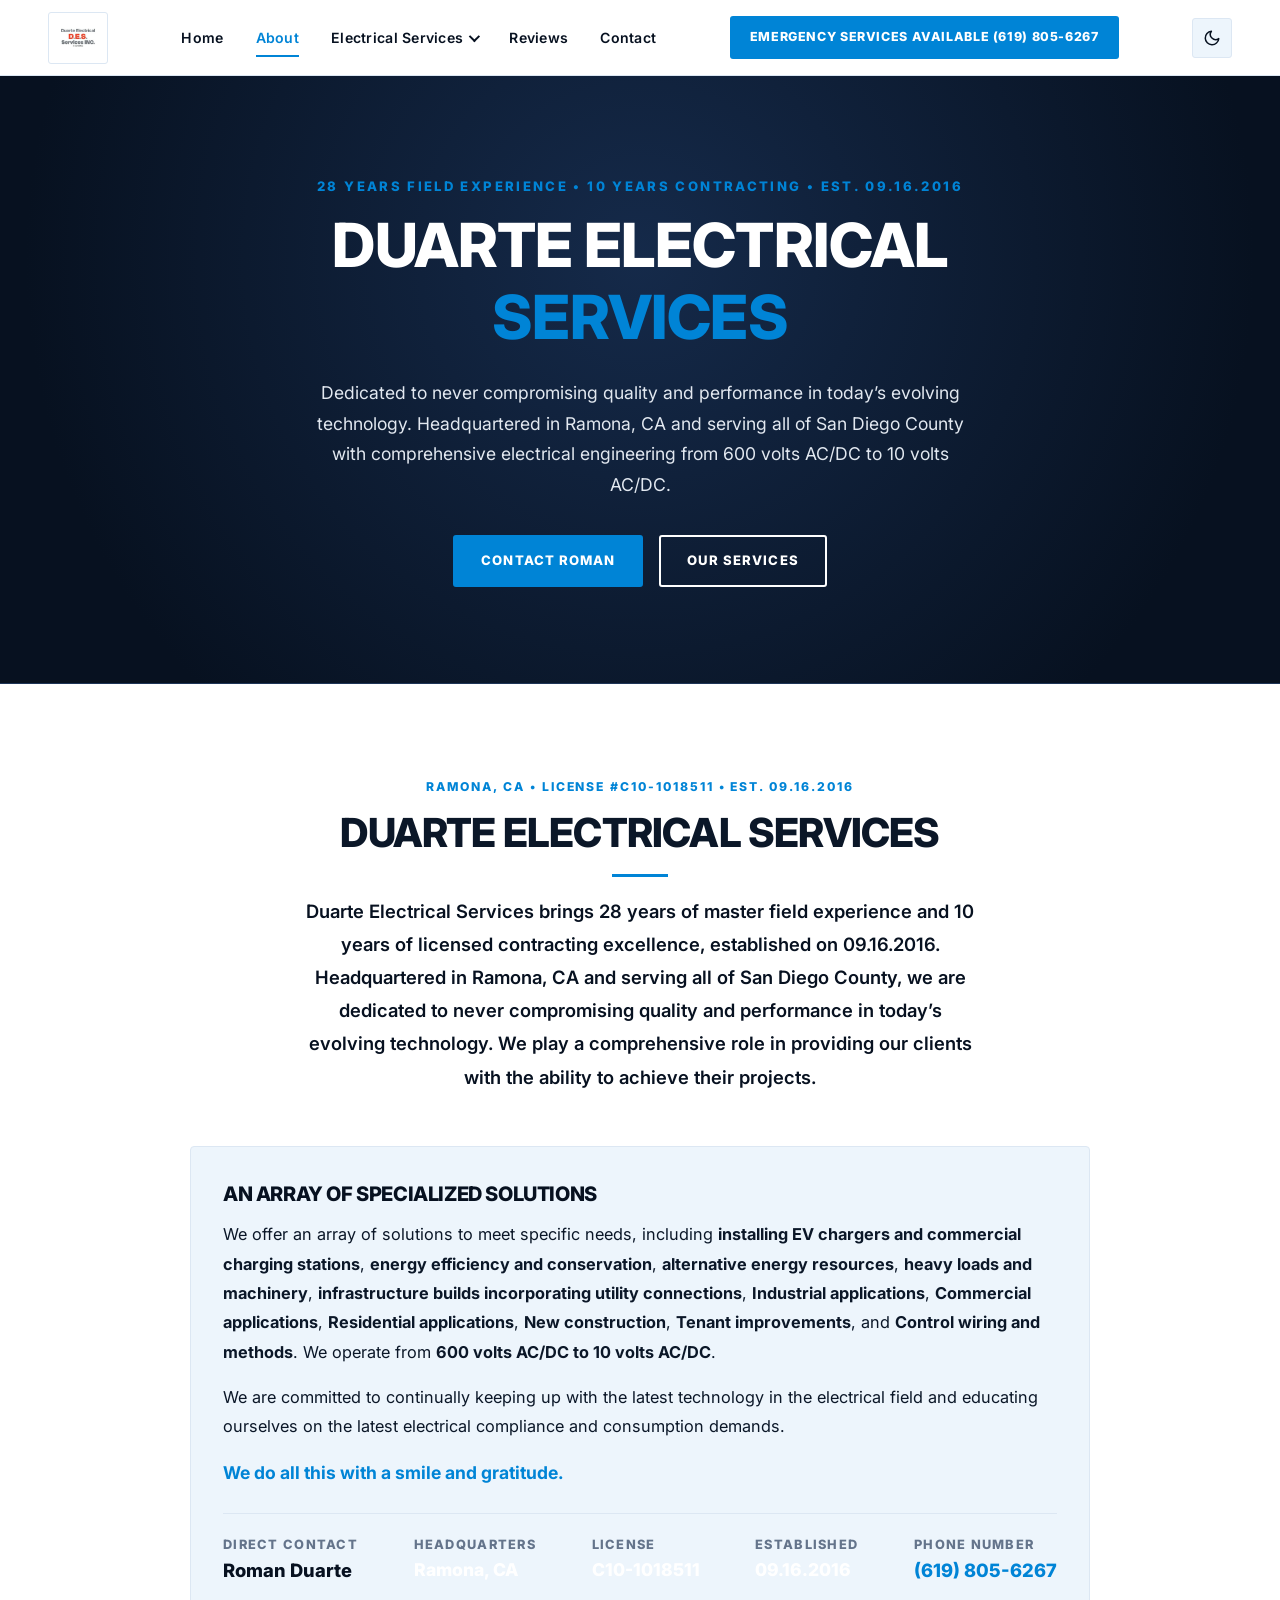
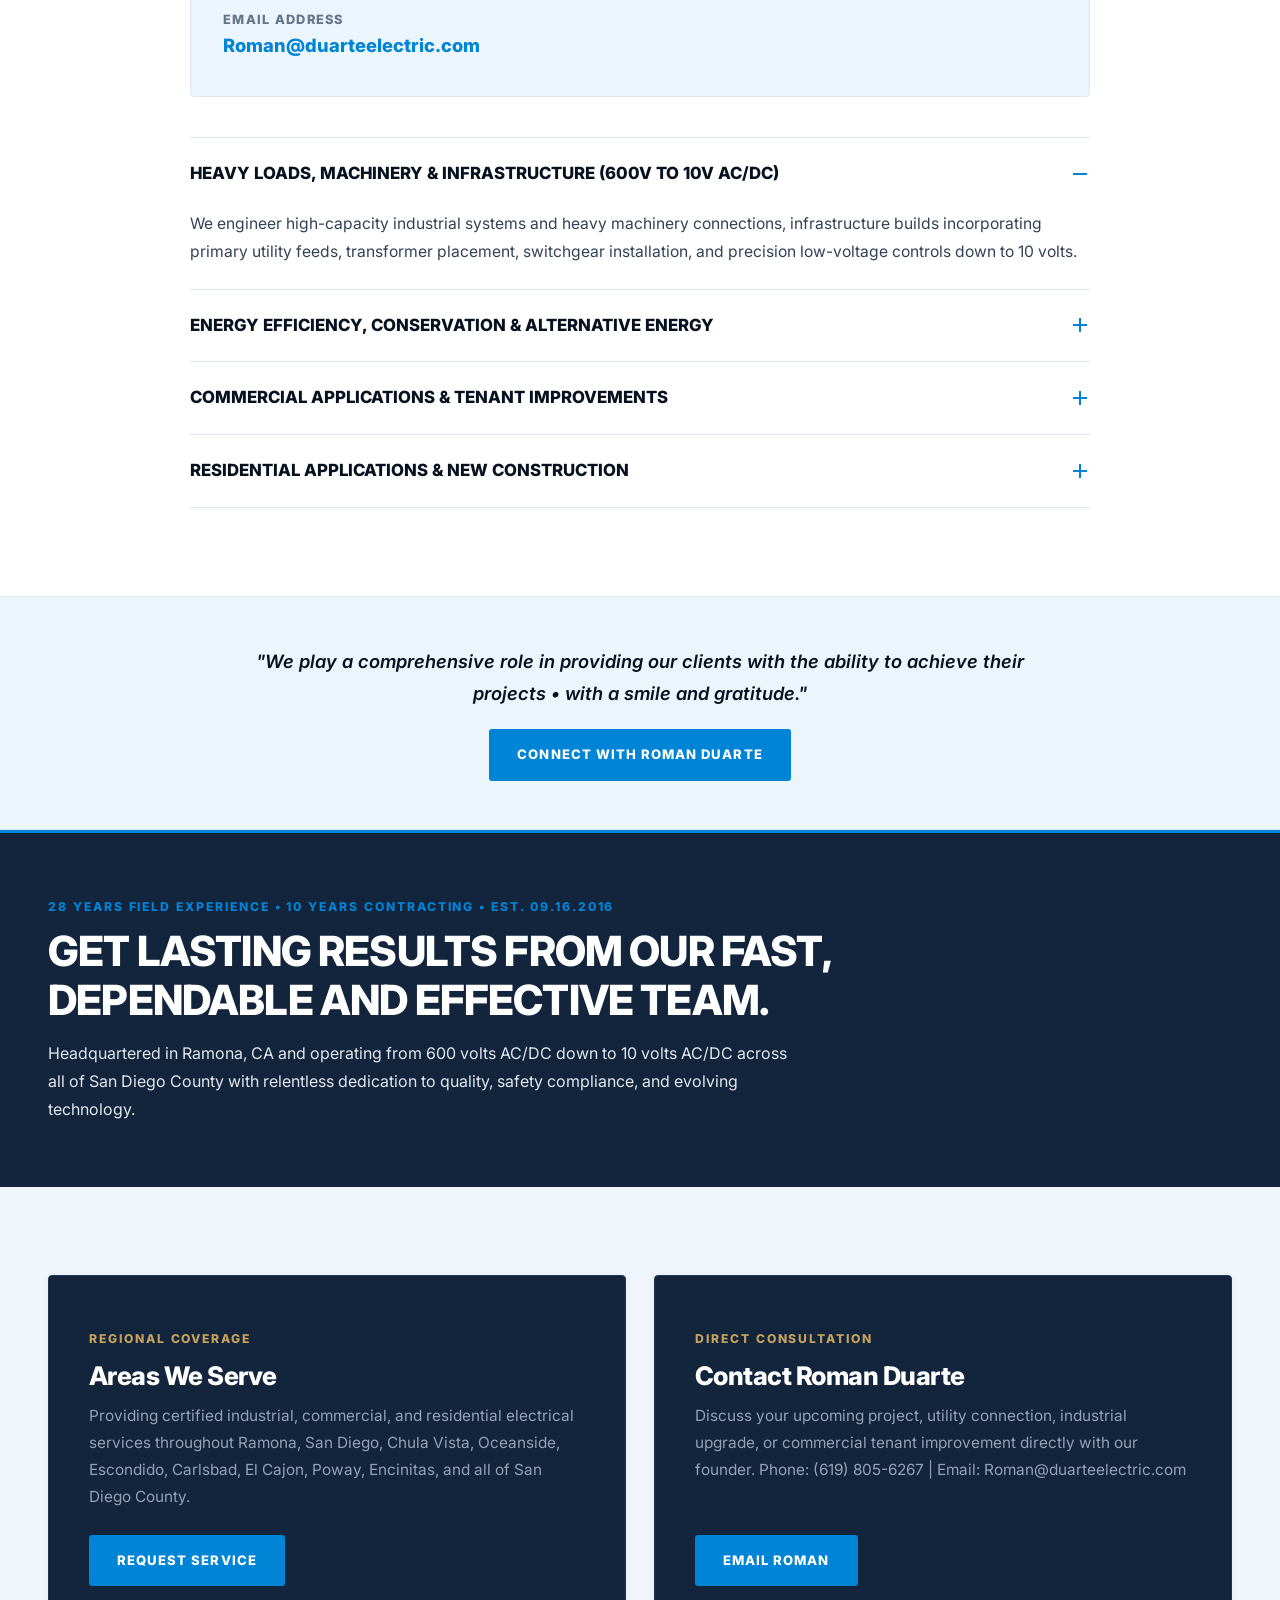
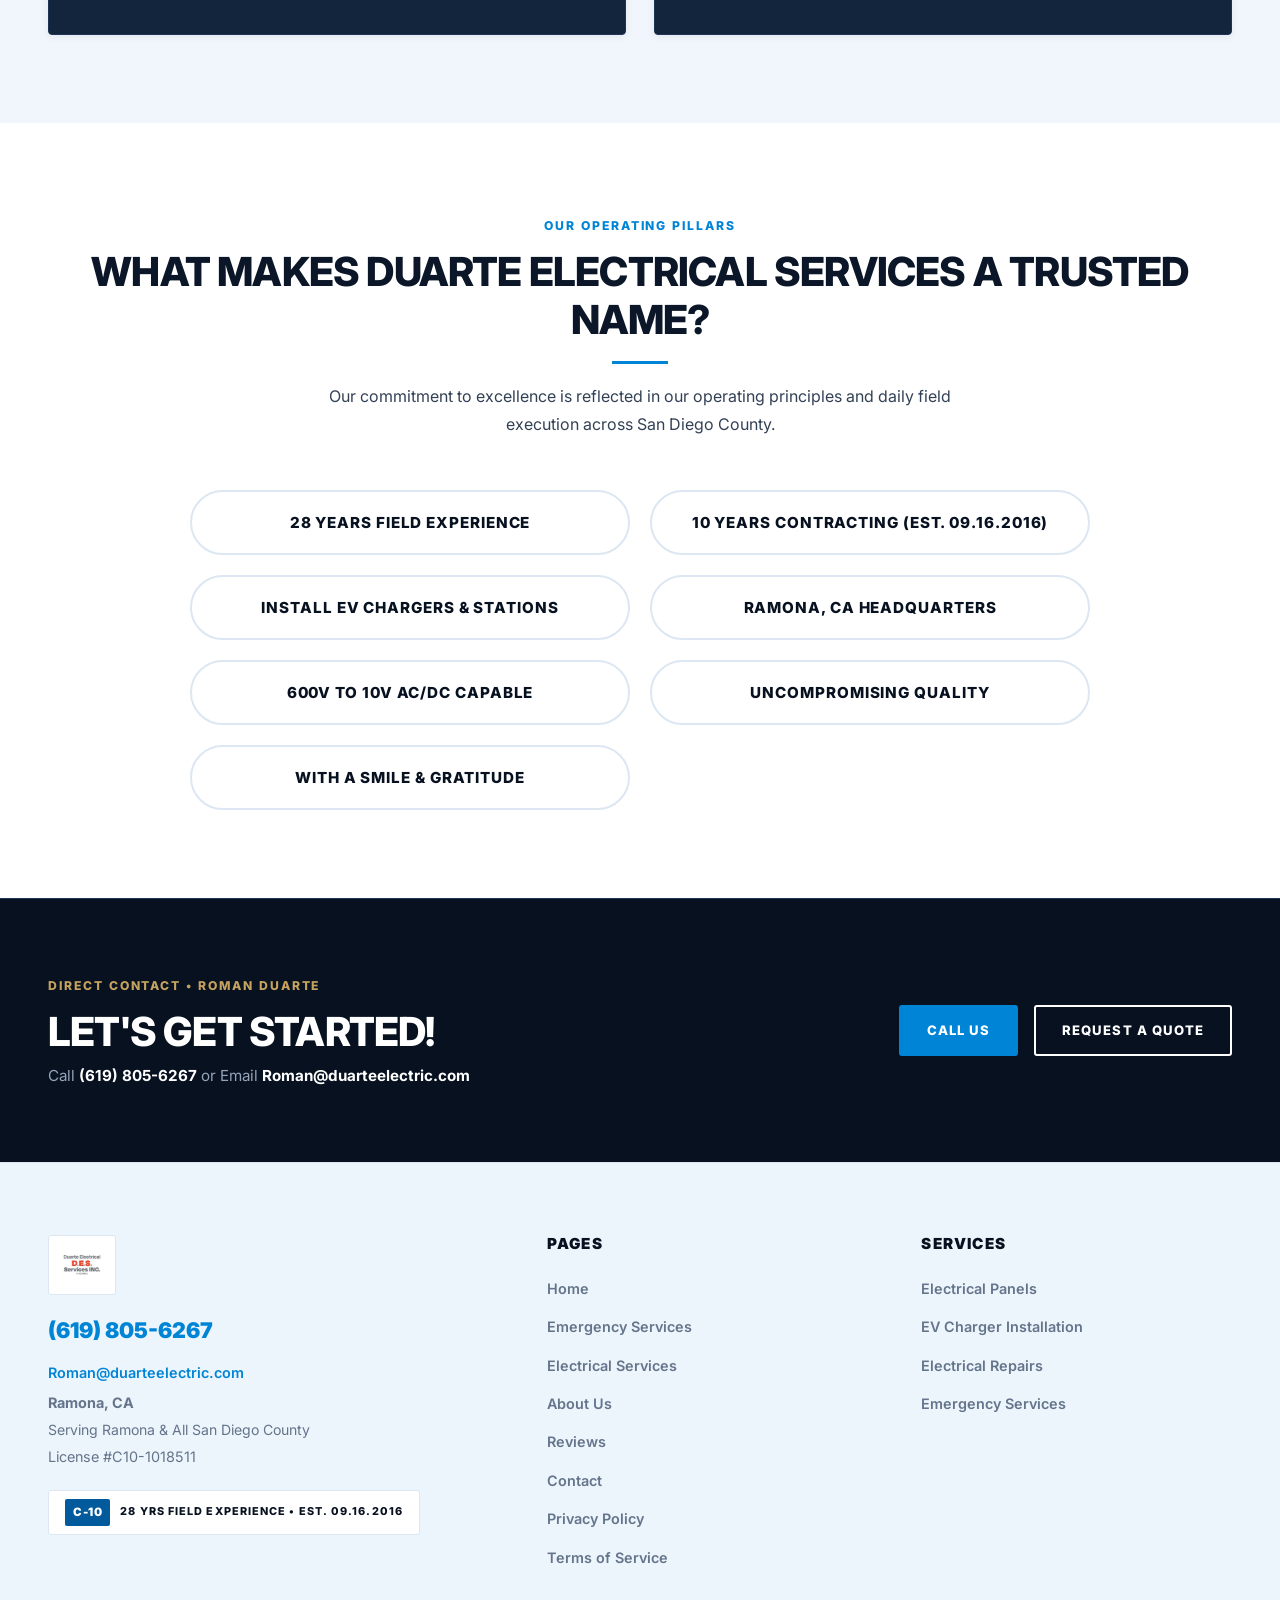
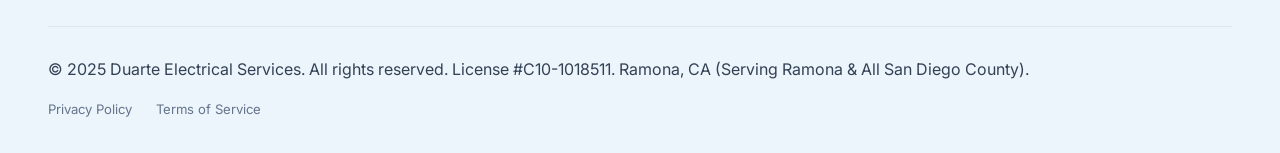
==== commit 4616b93d: "update" ====
--- a/about.html
+++ b/about.html
@@ -4,7 +4,7 @@
   <meta charset="UTF-8">
   <meta name="viewport" content="width=device-width, initial-scale=1.0">
   <title>About Us | Duarte Electrical Services — San Diego County</title>
-  <meta name="description" content="Duarte Electrical Services is 24 years in the making and emerged in 2016 as a premier electrical contractor serving San Diego County. C-10 #108511.">
+  <meta name="description" content="Duarte Electrical Services brings 28 years field experience and 10 years contracting (Est. 09.16.2016). Headquartered in Ramona, CA, installing EV chargers and stations, panel upgrades, and heavy electrical across San Diego County. License #C10-1018511.">
   <link rel="icon" type="image/svg+xml" href="favicon.svg">
   <link rel="preconnect" href="https://fonts.googleapis.com">
   <link rel="preconnect" href="https://fonts.gstatic.com" crossorigin>
@@ -26,7 +26,7 @@
   <header class="navbar">
     <div class="container">
       <a href="index.html" class="brand-logo" aria-label="Duarte Electrical Services">
-        <img src="images/logo.jpg" alt="Duarte Electrical Services C-10/108511" class="brand-logo-img">
+        <img src="images/logo.jpg" alt="Duarte Electrical Services C10-1018511" class="brand-logo-img">
       </a>
 
       <nav class="nav-menu">
@@ -122,9 +122,9 @@
     <!-- HERO SECTION (IMAGE 2) -->
     <section class="hero-about">
       <div class="container">
-        <span class="about-banner-badge">24 Years in the Making &bull; Emerged in 2016</span>
+        <span class="about-banner-badge">28 Years Field Experience &bull; 10 Years Contracting &bull; Est. 09.16.2016</span>
         <h1>Duarte Electrical<br><span style="color: var(--blue-accent);">Services</span></h1>
-        <p class="hero-about-desc">Dedicated to never compromising quality and performance in today’s evolving technology. Serving San Diego County with comprehensive electrical engineering from 600 volts AC/DC to 10 volts AC/DC.</p>
+        <p class="hero-about-desc">Dedicated to never compromising quality and performance in today’s evolving technology. Headquartered in Ramona, CA and serving all of San Diego County with comprehensive electrical engineering from 600 volts AC/DC to 10 volts AC/DC.</p>
         <div class="hero-btn-group" style="justify-content: center;">
           <a href="contact.html" class="btn btn-blue">Contact Roman</a>
           <a href="electrical-panels.html" class="btn btn-outline-white">Our Services</a>
@@ -136,11 +136,11 @@
     <section class="section">
       <div class="container">
         <div class="section-header centered">
-          <span class="section-label">Serving San Diego County &bull; C-10 License #108511</span>
+          <span class="section-label">Ramona, CA &bull; License #C10-1018511 &bull; Est. 09.16.2016</span>
           <h2>Duarte Electrical Services</h2>
           <div class="divider-blue centered"></div>
           <p class="about-lead-statement">
-            Duarte Electrical Services is 24 years in the making (DES) and emerged in 2016 as an electrical contractor serving San Diego County. We are dedicated to never compromising quality and performance in today’s evolving technology. We play a comprehensive role in providing our clients with the ability to achieve their projects.
+            Duarte Electrical Services brings 28 years of master field experience and 10 years of licensed contracting excellence, established on 09.16.2016. Headquartered in Ramona, CA and serving all of San Diego County, we are dedicated to never compromising quality and performance in today’s evolving technology. We play a comprehensive role in providing our clients with the ability to achieve their projects.
           </p>
         </div>
 
@@ -149,7 +149,7 @@
           <div style="background-color: var(--bg-card-light); border: 1px solid var(--border-light); border-radius: var(--radius-md); padding: 36px 32px; margin-bottom: 40px;">
             <h3 class="about-solutions-title">An Array of Specialized Solutions</h3>
             <p style="font-size: 1.02rem; line-height: 1.8; color: var(--text-dark);">
-              We offer an array of solutions to meet specific needs, including <strong>energy efficiency and conservation</strong>, <strong>alternative energy resources</strong>, <strong>heavy loads and machinery</strong>, <strong>infrastructure builds incorporating utility connections</strong>, <strong>Industrial applications</strong>, <strong>Commercial applications</strong>, <strong>Residential applications</strong>, <strong>New construction</strong>, <strong>Tenant improvements</strong>, and <strong>Control wiring and methods</strong>. We operate from <strong>600 volts AC/DC to 10 volts AC/DC</strong>.
+              We offer an array of solutions to meet specific needs, including <strong>installing EV chargers and commercial charging stations</strong>, <strong>energy efficiency and conservation</strong>, <strong>alternative energy resources</strong>, <strong>heavy loads and machinery</strong>, <strong>infrastructure builds incorporating utility connections</strong>, <strong>Industrial applications</strong>, <strong>Commercial applications</strong>, <strong>Residential applications</strong>, <strong>New construction</strong>, <strong>Tenant improvements</strong>, and <strong>Control wiring and methods</strong>. We operate from <strong>600 volts AC/DC to 10 volts AC/DC</strong>.
             </p>
             <p style="font-size: 1.02rem; line-height: 1.8; color: var(--text-dark); margin-top: 16px;">
               We are committed to continually keeping up with the latest technology in the electrical field and educating ourselves on the latest electrical compliance and consumption demands.
@@ -164,6 +164,18 @@
                 <span class="about-contact-name">Roman Duarte</span>
               </div>
               <div>
+                <span style="font-size: 0.8rem; font-weight: 800; letter-spacing: 0.1em; text-transform: uppercase; color: var(--text-muted); display: block;">Headquarters</span>
+                <span style="font-size: 1.1rem; font-weight: 800; color: #FFFFFF;">Ramona, CA</span>
+              </div>
+              <div>
+                <span style="font-size: 0.8rem; font-weight: 800; letter-spacing: 0.1em; text-transform: uppercase; color: var(--text-muted); display: block;">License</span>
+                <span style="font-size: 1.1rem; font-weight: 800; color: #FFFFFF;">C10-1018511</span>
+              </div>
+              <div>
+                <span style="font-size: 0.8rem; font-weight: 800; letter-spacing: 0.1em; text-transform: uppercase; color: var(--text-muted); display: block;">Established</span>
+                <span style="font-size: 1.1rem; font-weight: 800; color: #FFFFFF;">09.16.2016</span>
+              </div>
+              <div>
                 <span style="font-size: 0.8rem; font-weight: 800; letter-spacing: 0.1em; text-transform: uppercase; color: var(--text-muted); display: block;">Phone Number</span>
                 <a href="tel:6198056267" style="font-size: 1.15rem; font-weight: 800; color: var(--blue-accent);">(619) 805-6267</a>
               </div>
@@ -239,9 +251,9 @@
     <!-- BLUE BANNER (IMAGE 2) -->
     <section class="lasting-results-banner">
       <div class="container">
-        <span class="sub-tag">24 Years in the Making &bull; Emerged in 2016</span>
+        <span class="sub-tag">28 Years Field Experience &bull; 10 Years Contracting &bull; Est. 09.16.2016</span>
         <h2>Get Lasting Results From Our Fast, Dependable and Effective Team.</h2>
-        <p>Operating from 600 volts AC/DC down to 10 volts AC/DC across San Diego County with relentless dedication to quality, safety compliance, and evolving technology.</p>
+        <p>Headquartered in Ramona, CA and operating from 600 volts AC/DC down to 10 volts AC/DC across all of San Diego County with relentless dedication to quality, safety compliance, and evolving technology.</p>
       </div>
     </section>
 
@@ -253,7 +265,7 @@
             <div>
               <span class="section-label section-label-gold">Regional Coverage</span>
               <h3>Areas We Serve</h3>
-              <p>Providing certified industrial, commercial, and residential electrical services throughout San Diego, Chula Vista, Oceanside, Escondido, Carlsbad, El Cajon, Poway, Encinitas, and all of San Diego County.</p>
+              <p>Providing certified industrial, commercial, and residential electrical services throughout Ramona, San Diego, Chula Vista, Oceanside, Escondido, Carlsbad, El Cajon, Poway, Encinitas, and all of San Diego County.</p>
             </div>
             <a href="contact.html" class="btn btn-blue">Request Service</a>
           </div>
@@ -282,7 +294,10 @@
 
         <div class="container-narrow" style="margin: 0 auto;">
           <div class="community-name-grid">
-            <div class="community-badge-item">24 Years in the Making (DES)</div>
+            <div class="community-badge-item">28 Years Field Experience</div>
+            <div class="community-badge-item">10 Years Contracting (Est. 09.16.2016)</div>
+            <div class="community-badge-item">Install EV Chargers &amp; Stations</div>
+            <div class="community-badge-item">Ramona, CA Headquarters</div>
             <div class="community-badge-item">600V to 10V AC/DC Capable</div>
             <div class="community-badge-item">Uncompromising Quality</div>
             <div class="community-badge-item">With a Smile &amp; Gratitude</div>
@@ -318,12 +333,13 @@
           <img src="images/logo.jpg" alt="Duarte Electrical Services" class="footer-logo-img">
           <a href="tel:6198056267" class="footer-phone-link">(619) 805-6267</a>
           <p><a href="mailto:Roman@duarteelectric.com" style="color: var(--blue-accent); font-weight: 600;">Roman@duarteelectric.com</a></p>
-          <p style="margin-top: 6px;">San Diego County, CA</p>
-          <p style="margin-top: 4px;">License #C-10/108511</p>
+          <p style="margin-top: 6px; font-weight: 700;">Ramona, CA</p>
+          <p style="margin-top: 2px; font-size: 0.88rem;">Serving Ramona &amp; All San Diego County</p>
+          <p style="margin-top: 4px;">License #C10-1018511</p>
 
           <div class="bbb-badge-box">
             <span class="bbb-symbol">C-10</span>
-            <span class="bbb-text">Licensed &bull; Bonded &bull; Insured</span>
+            <span class="bbb-text">28 Yrs Field Experience &bull; Est. 09.16.2016</span>
           </div>
         </div>
 
@@ -353,7 +369,7 @@
       </div>
 
       <div class="footer-bottom-bar">
-        <p>&copy; 2025 Duarte Electrical Services. All rights reserved. C-10 License #108511. Serving San Diego County.</p>
+        <p>&copy; 2025 Duarte Electrical Services. All rights reserved. License #C10-1018511. Ramona, CA (Serving Ramona &amp; All San Diego County).</p>
         <div class="footer-bottom-links">
           <a href="privacy-policy.html">Privacy Policy</a>
           <a href="terms-of-service.html">Terms of Service</a>
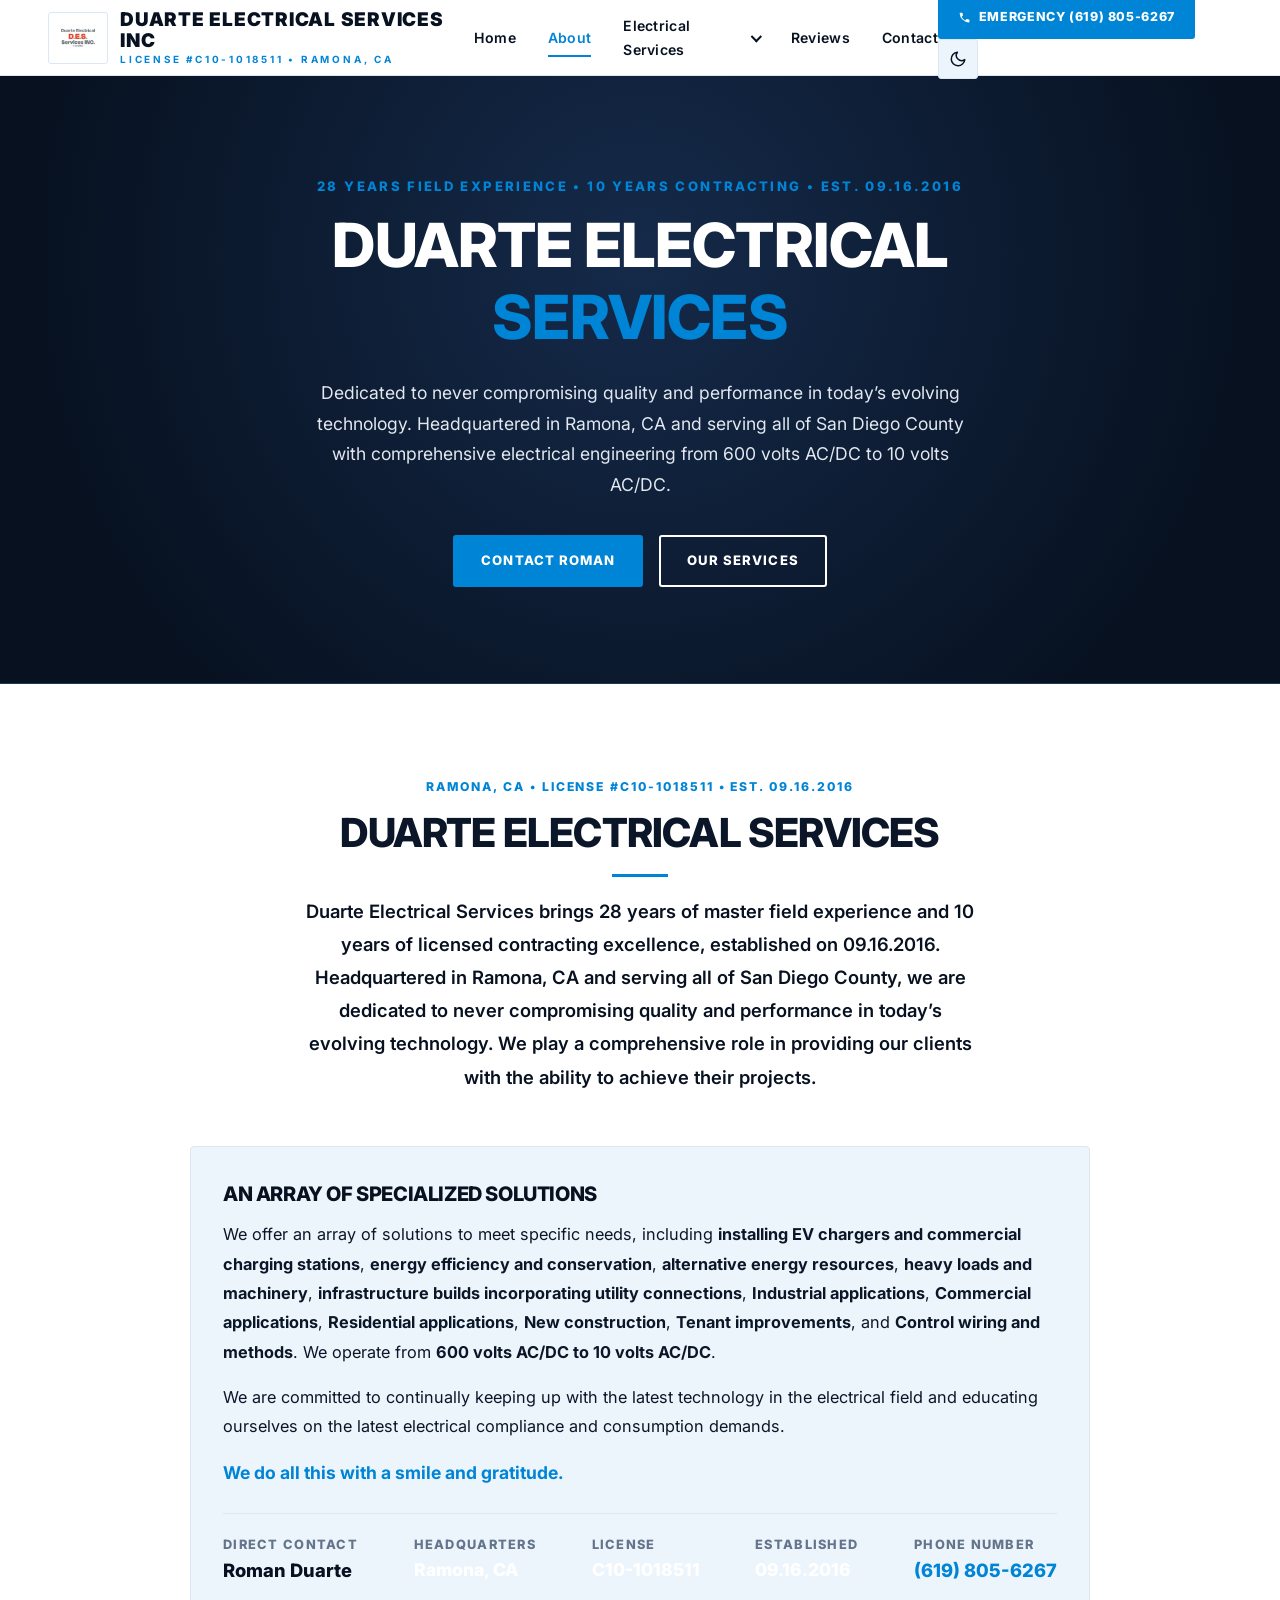
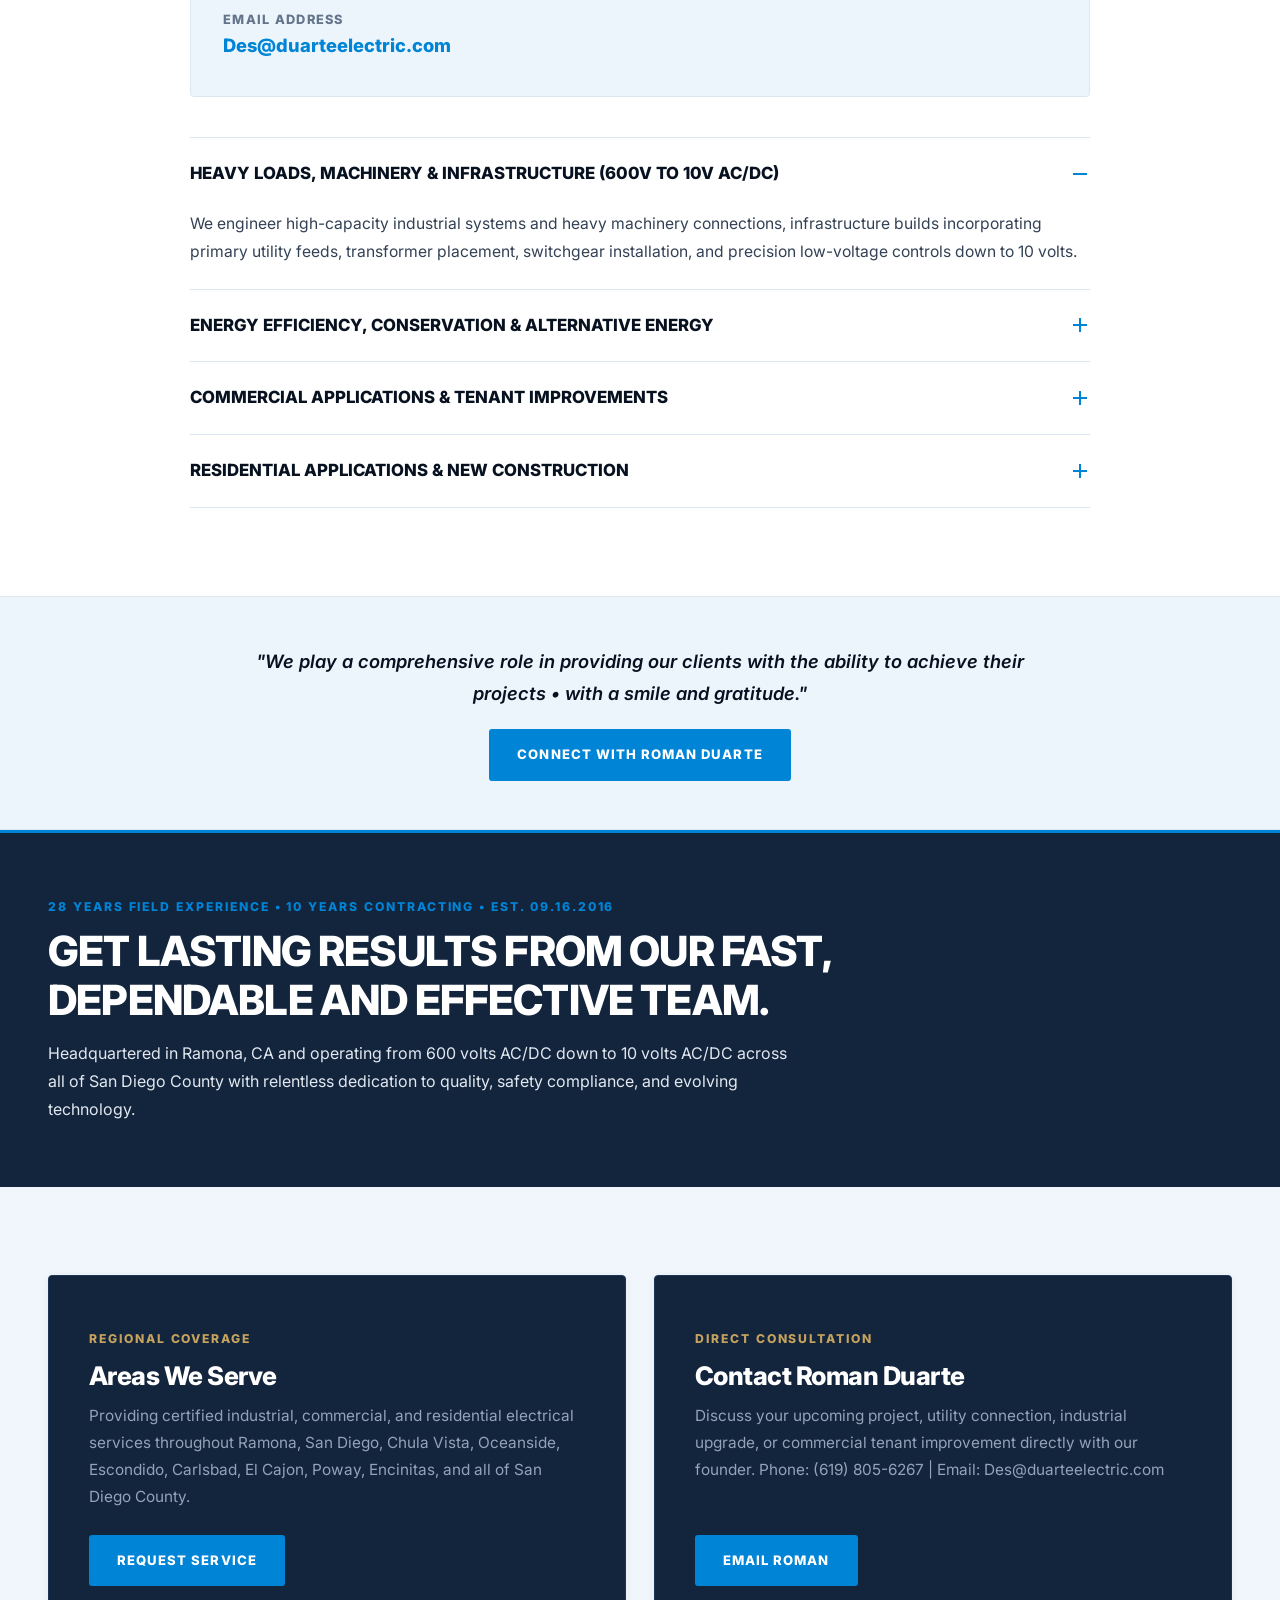
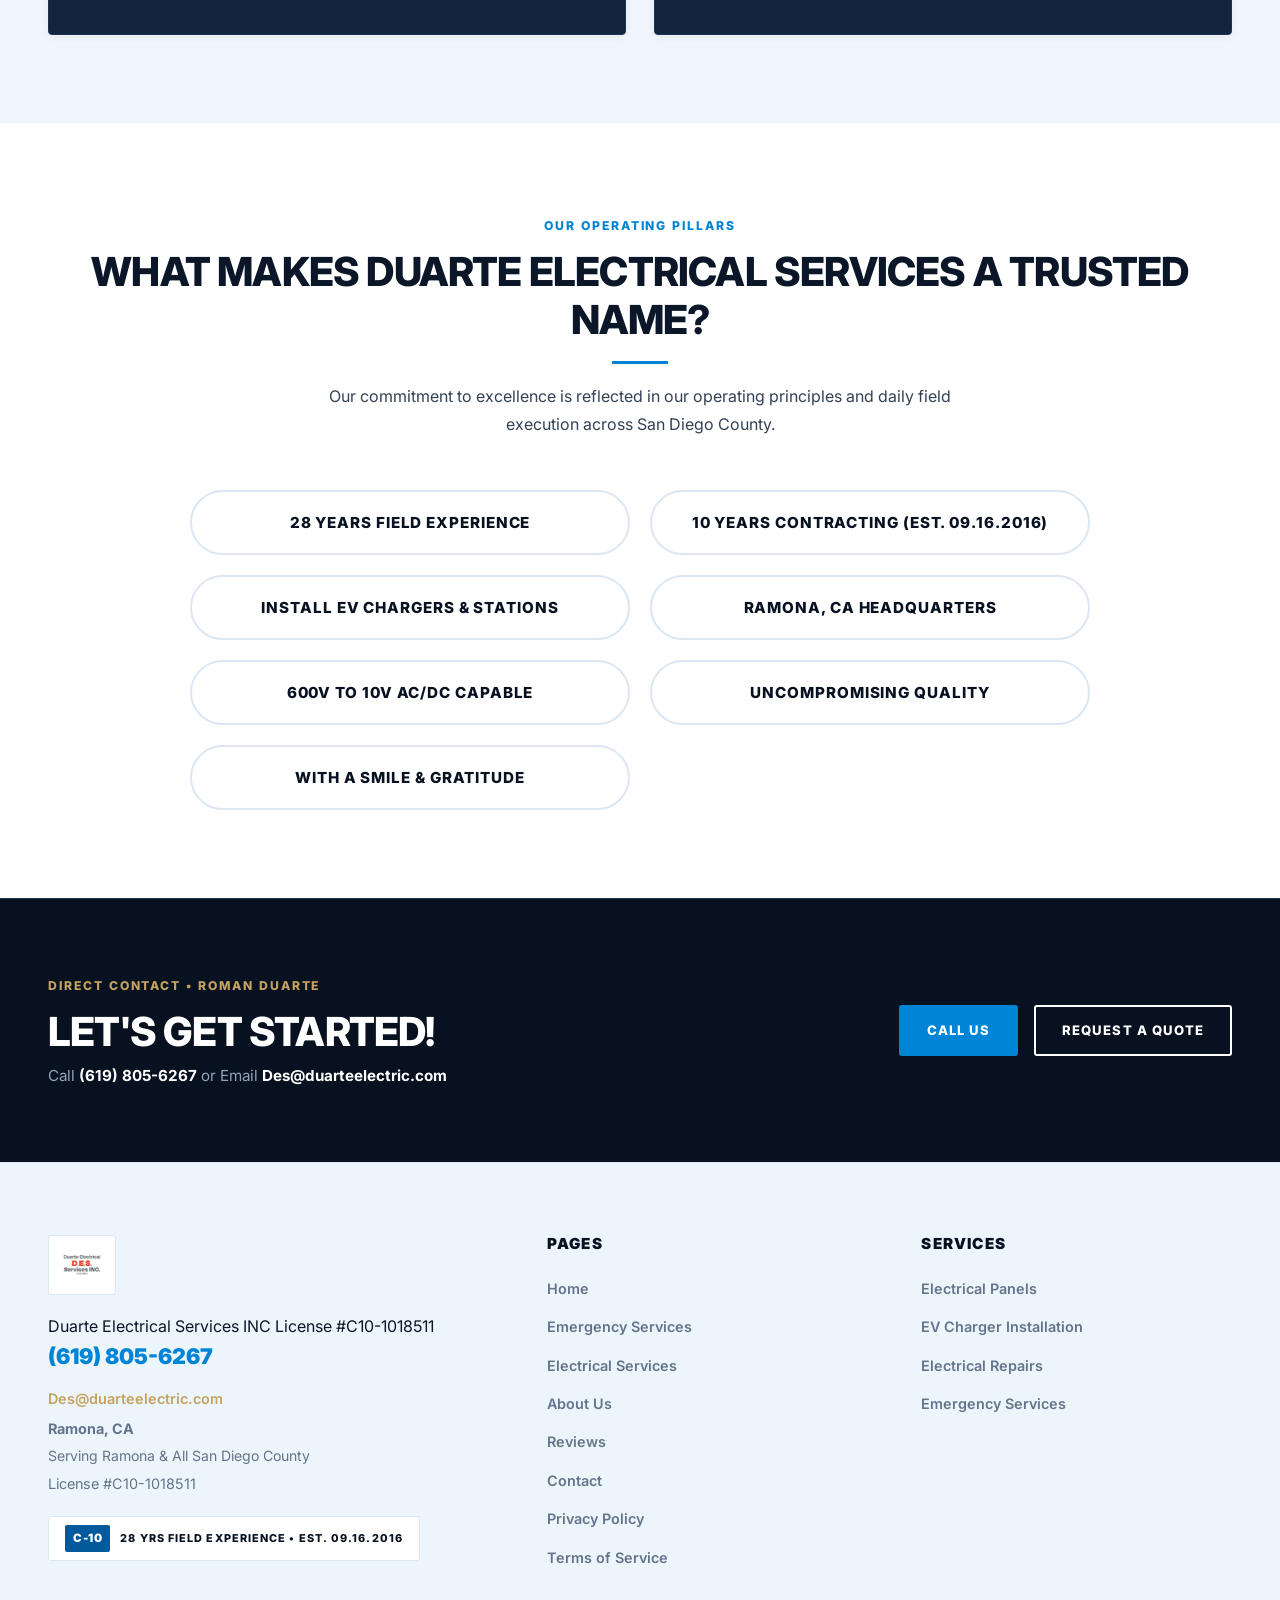
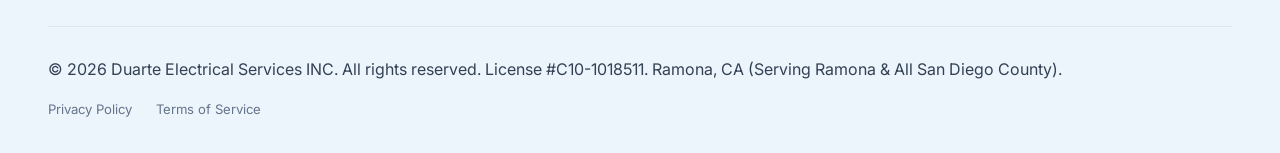
==== commit d3b2b4ec: "Update Web3Forms access key, responsive navbar layout, and brand imagery" ====
--- a/about.html
+++ b/about.html
@@ -3,7 +3,7 @@
 <head>
   <meta charset="UTF-8">
   <meta name="viewport" content="width=device-width, initial-scale=1.0">
-  <title>About Us | Duarte Electrical Services — San Diego County</title>
+  <title>About Us | Duarte Electrical Services INC — San Diego County</title>
   <meta name="description" content="Duarte Electrical Services brings 28 years field experience and 10 years contracting (Est. 09.16.2016). Headquartered in Ramona, CA, installing EV chargers and stations, panel upgrades, and heavy electrical across San Diego County. License #C10-1018511.">
   <link rel="icon" type="image/svg+xml" href="favicon.svg">
   <link rel="preconnect" href="https://fonts.googleapis.com">
@@ -25,8 +25,12 @@
   <!-- TOP NAVBAR -->
   <header class="navbar">
     <div class="container">
-      <a href="index.html" class="brand-logo" aria-label="Duarte Electrical Services">
-        <img src="images/logo.jpg" alt="Duarte Electrical Services C10-1018511" class="brand-logo-img">
+      <a href="index.html" class="brand-logo" aria-label="Duarte Electrical Services INC">
+        <img src="images/logo.jpg" alt="Duarte Electrical Services INC Logo" class="brand-logo-img">
+        <div class="logo-text">
+          <span class="logo-name">Duarte Electrical Services <span class="logo-inc">INC</span></span>
+          <span class="logo-sub">License #C10-1018511 &bull; Ramona, CA</span>
+        </div>
       </a>
 
       <nav class="nav-menu">
@@ -47,33 +51,38 @@
         <a href="contact.html" class="nav-link">Contact</a>
       </nav>
 
-      <a href="tel:6198056267" class="nav-cta-btn">
-        Emergency Services Available (619) 805-6267
-      </a>
-
-      <!-- Theme Toggle Button -->
-      <button class="theme-toggle-btn" aria-label="Toggle light or dark theme" title="Toggle theme">
-        <svg class="icon-moon" width="18" height="18" viewBox="0 0 24 24" fill="none" stroke="currentColor" stroke-width="2" stroke-linecap="round" stroke-linejoin="round">
-          <path d="M21 12.79A9 9 0 1 1 11.21 3 7 7 0 0 0 21 12.79z"></path>
-        </svg>
-        <svg class="icon-sun" width="18" height="18" viewBox="0 0 24 24" fill="none" stroke="currentColor" stroke-width="2" stroke-linecap="round" stroke-linejoin="round">
-          <circle cx="12" cy="12" r="5"></circle>
-          <line x1="12" y1="1" x2="12" y2="3"></line>
-          <line x1="12" y1="21" x2="12" y2="23"></line>
-          <line x1="4.22" y1="4.22" x2="5.64" y2="5.64"></line>
-          <line x1="18.36" y1="18.36" x2="19.78" y2="19.78"></line>
-          <line x1="1" y1="12" x2="3" y2="12"></line>
-          <line x1="21" y1="12" x2="23" y2="12"></line>
-          <line x1="4.22" y1="19.78" x2="5.64" y2="18.36"></line>
-          <line x1="18.36" y1="5.64" x2="19.78" y2="4.22"></line>
-        </svg>
-      </button>
-
-      <button class="hamburger" aria-label="Toggle navigation menu">
-        <span></span>
-        <span></span>
-        <span></span>
-      </button>
+            <div class="nav-right-actions">
+        <a href="tel:6198056267" class="nav-cta-btn">
+          <svg width="13" height="13" viewBox="0 0 24 24" fill="currentColor">
+            <path d="M6.62 10.79a15.05 15.05 0 006.59 6.59l2.2-2.2a1 1 0 011.02-.24 11.72 11.72 0 003.68.59 1 1 0 011 1v3.5a1 1 0 01-1 1A17.93 17.93 0 013 4a1 1 0 011-1h3.5a1 1 0 011 1 11.72 11.72 0 00.59 3.68 1 1 0 01-.24 1.02l-2.23 2.09z"/>
+          </svg>
+          <span>Emergency (619) 805-6267</span>
+        </a>
+
+        <!-- Theme Toggle Button -->
+        <button class="theme-toggle-btn" aria-label="Toggle light or dark theme" title="Toggle theme">
+          <svg class="icon-moon" width="18" height="18" viewBox="0 0 24 24" fill="none" stroke="currentColor" stroke-width="2" stroke-linecap="round" stroke-linejoin="round">
+            <path d="M21 12.79A9 9 0 1 1 11.21 3 7 7 0 0 0 21 12.79z"></path>
+          </svg>
+          <svg class="icon-sun" width="18" height="18" viewBox="0 0 24 24" fill="none" stroke="currentColor" stroke-width="2" stroke-linecap="round" stroke-linejoin="round">
+            <circle cx="12" cy="12" r="5"></circle>
+            <line x1="12" y1="1" x2="12" y2="3"></line>
+            <line x1="12" y1="21" x2="12" y2="23"></line>
+            <line x1="4.22" y1="4.22" x2="5.64" y2="5.64"></line>
+            <line x1="18.36" y1="18.36" x2="19.78" y2="19.78"></line>
+            <line x1="1" y1="12" x2="3" y2="12"></line>
+            <line x1="21" y1="12" x2="23" y2="12"></line>
+            <line x1="4.22" y1="19.78" x2="5.64" y2="18.36"></line>
+            <line x1="18.36" y1="5.64" x2="19.78" y2="4.22"></line>
+          </svg>
+        </button>
+
+        <button class="hamburger" aria-label="Toggle navigation menu">
+          <span></span>
+          <span></span>
+          <span></span>
+        </button>
+      </div>
     </div>
   </header>
 
@@ -181,7 +190,7 @@
               </div>
               <div>
                 <span style="font-size: 0.8rem; font-weight: 800; letter-spacing: 0.1em; text-transform: uppercase; color: var(--text-muted); display: block;">Email Address</span>
-                <a href="mailto:Roman@duarteelectric.com" style="font-size: 1.15rem; font-weight: 800; color: var(--blue-accent);">Roman@duarteelectric.com</a>
+                <a href="mailto:Des@duarteelectric.com" style="font-size: 1.15rem; font-weight: 800; color: var(--blue-accent);">Des@duarteelectric.com</a>
               </div>
             </div>
           </div>
@@ -274,9 +283,9 @@
             <div>
               <span class="section-label section-label-gold">Direct Consultation</span>
               <h3>Contact Roman Duarte</h3>
-              <p>Discuss your upcoming project, utility connection, industrial upgrade, or commercial tenant improvement directly with our founder. Phone: (619) 805-6267 | Email: Roman@duarteelectric.com</p>
-            </div>
-            <a href="mailto:Roman@duarteelectric.com" class="btn btn-blue">Email Roman</a>
+              <p>Discuss your upcoming project, utility connection, industrial upgrade, or commercial tenant improvement directly with our founder. Phone: (619) 805-6267 | Email: Des@duarteelectric.com</p>
+            </div>
+            <a href="mailto:Des@duarteelectric.com" class="btn btn-blue">Email Roman</a>
           </div>
         </div>
       </div>
@@ -313,7 +322,7 @@
           <div class="cta-dark-info">
             <span class="section-label section-label-gold">Direct Contact &bull; Roman Duarte</span>
             <h2>Let's Get Started!</h2>
-            <p>Call <strong style="color: var(--white);">(619) 805-6267</strong> or Email <strong style="color: var(--white);">Roman@duarteelectric.com</strong></p>
+            <p>Call <strong style="color: var(--white);">(619) 805-6267</strong> or Email <strong style="color: var(--white);">Des@duarteelectric.com</strong></p>
           </div>
           <div class="cta-button-cluster">
             <a href="tel:6198056267" class="btn btn-blue">Call Us</a>
@@ -330,9 +339,15 @@
     <div class="container">
       <div class="footer-top-grid">
         <div class="footer-brand">
-          <img src="images/logo.jpg" alt="Duarte Electrical Services" class="footer-logo-img">
+          <div class="footer-brand-header">
+            <img src="images/logo.jpg" alt="Duarte Electrical Services INC" class="footer-logo-img">
+            <div class="footer-brand-text">
+              <span class="footer-brand-name">Duarte Electrical Services <span class="logo-inc">INC</span></span>
+              <span class="footer-brand-sub">License #C10-1018511</span>
+            </div>
+          </div>
           <a href="tel:6198056267" class="footer-phone-link">(619) 805-6267</a>
-          <p><a href="mailto:Roman@duarteelectric.com" style="color: var(--blue-accent); font-weight: 600;">Roman@duarteelectric.com</a></p>
+          <p><a href="mailto:Des@duarteelectric.com" style="color: var(--gold); font-weight: 600;">Des@duarteelectric.com</a></p>
           <p style="margin-top: 6px; font-weight: 700;">Ramona, CA</p>
           <p style="margin-top: 2px; font-size: 0.88rem;">Serving Ramona &amp; All San Diego County</p>
           <p style="margin-top: 4px;">License #C10-1018511</p>
@@ -369,7 +384,7 @@
       </div>
 
       <div class="footer-bottom-bar">
-        <p>&copy; 2025 Duarte Electrical Services. All rights reserved. License #C10-1018511. Ramona, CA (Serving Ramona &amp; All San Diego County).</p>
+        <p>&copy; 2026 Duarte Electrical Services INC. All rights reserved. License #C10-1018511. Ramona, CA (Serving Ramona &amp; All San Diego County).</p>
         <div class="footer-bottom-links">
           <a href="privacy-policy.html">Privacy Policy</a>
           <a href="terms-of-service.html">Terms of Service</a>
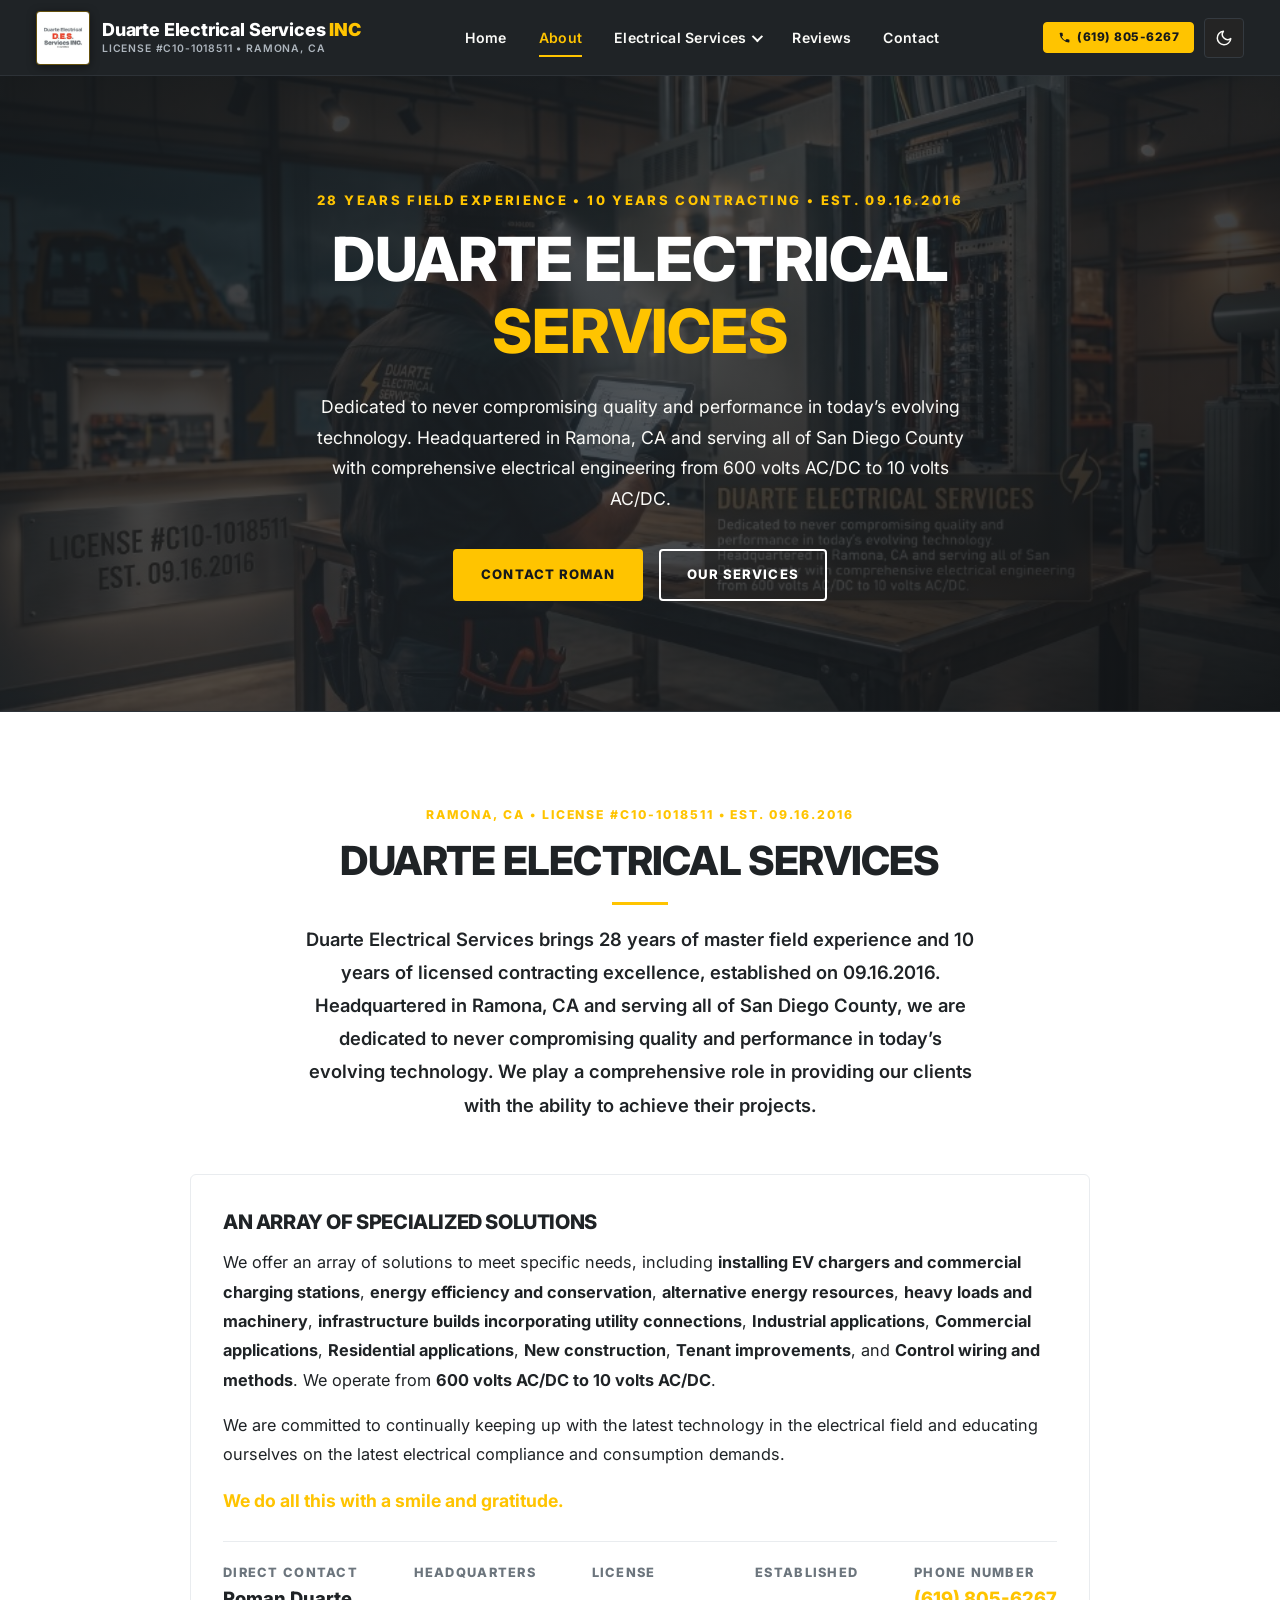
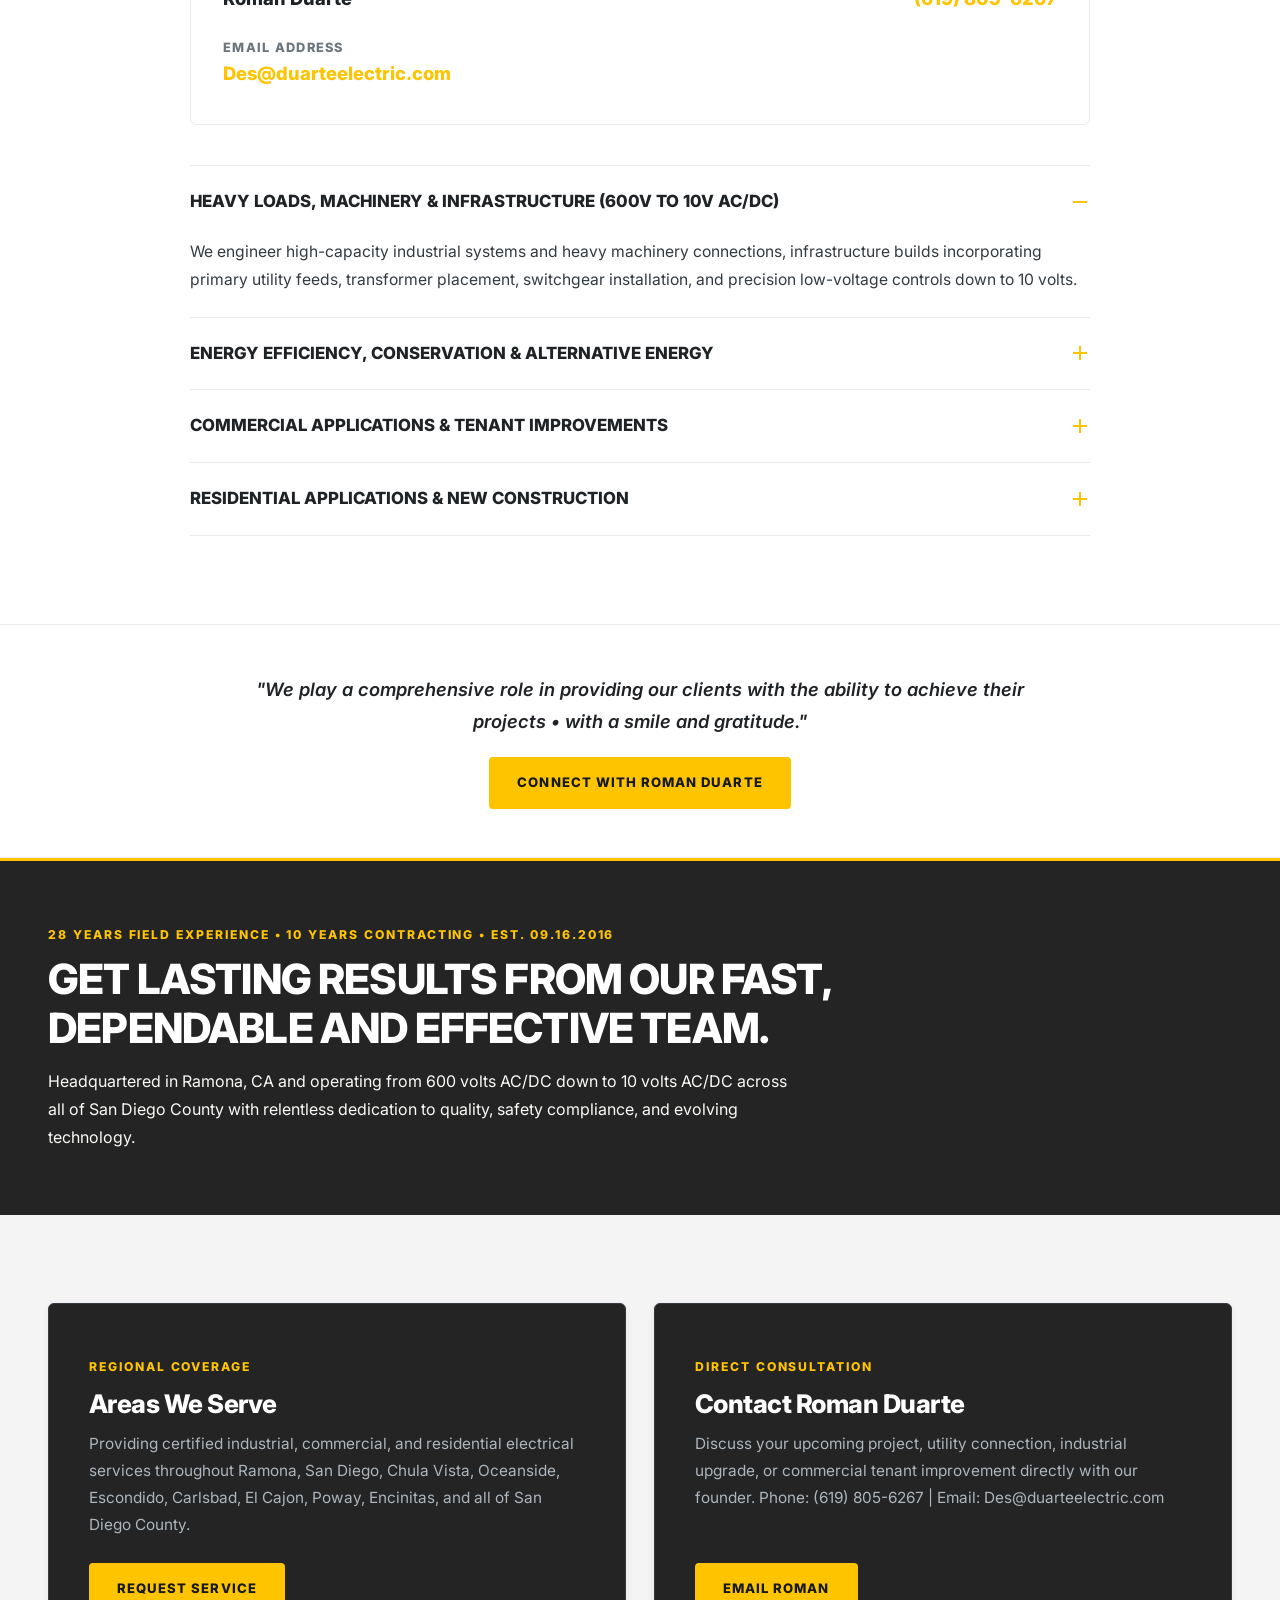
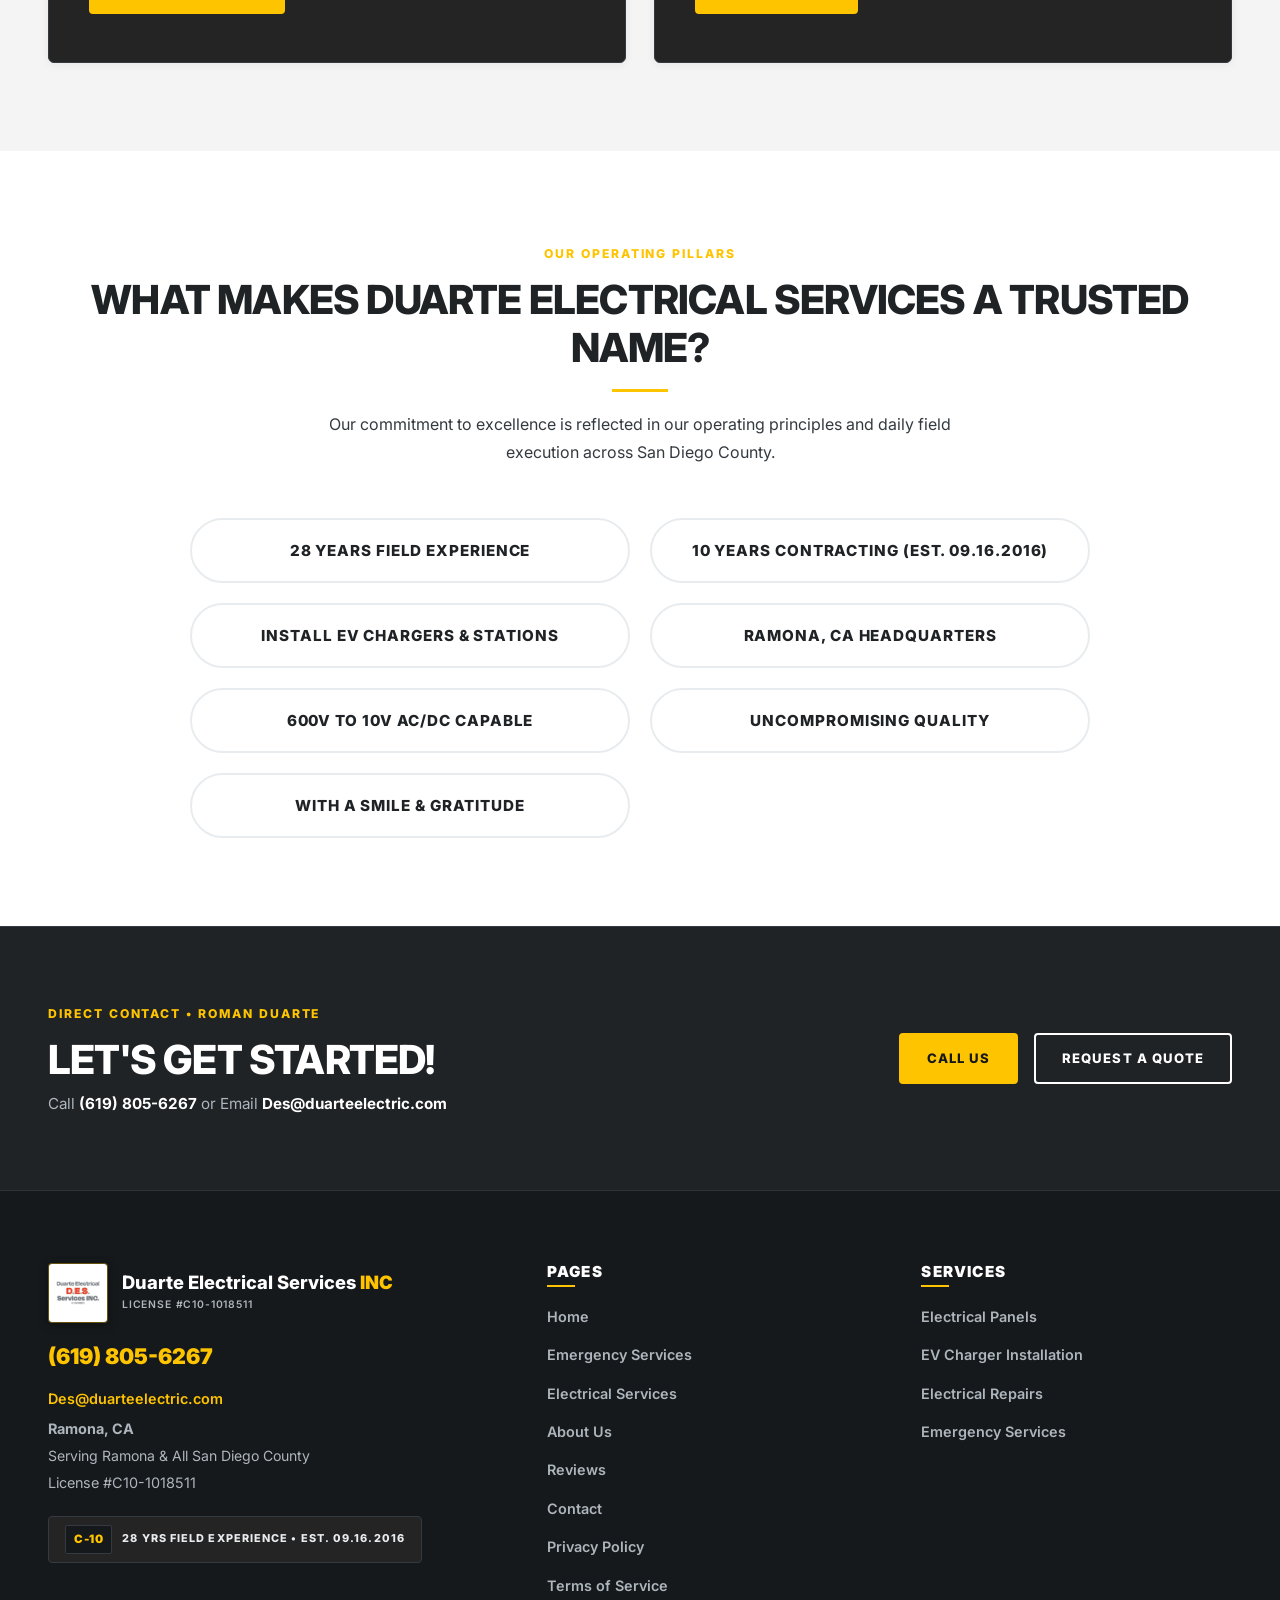
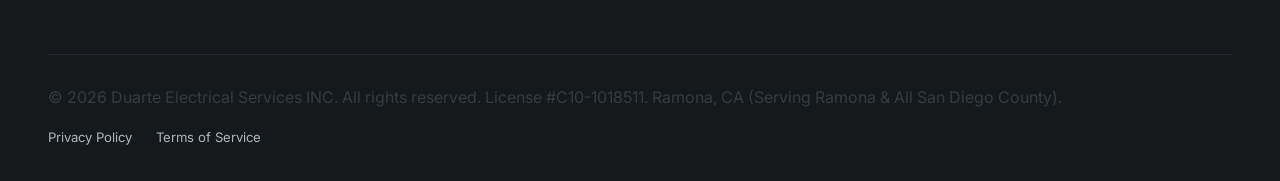
==== commit 89f79de3: "added" ====
--- a/about.html
+++ b/about.html
@@ -56,7 +56,7 @@
           <svg width="13" height="13" viewBox="0 0 24 24" fill="currentColor">
             <path d="M6.62 10.79a15.05 15.05 0 006.59 6.59l2.2-2.2a1 1 0 011.02-.24 11.72 11.72 0 003.68.59 1 1 0 011 1v3.5a1 1 0 01-1 1A17.93 17.93 0 013 4a1 1 0 011-1h3.5a1 1 0 011 1 11.72 11.72 0 00.59 3.68 1 1 0 01-.24 1.02l-2.23 2.09z"/>
           </svg>
-          <span>Emergency (619) 805-6267</span>
+          <span>(619) 805-6267</span>
         </a>
 
         <!-- Theme Toggle Button -->
--- a/css/style.css
+++ b/css/style.css
@@ -1,52 +1,69 @@
 /* ============================================================
-   PRISTINE POWER ELECTRIC
-   Luxury Elite Architectural Stylesheet
-   Color Palette: Deep Obsidian Navy, Warm Brushed Gold,
-                  Electric Sapphire, Crisp Platinum White
+   DUARTE ELECTRICAL SERVICES INC
+   Modern Luxury Architectural Stylesheet
+   Color Palette: Charcoal (#1F2326 / #242424 / #16191B) - 35%
+                  White & Off-White (#FAFAF7 / #FFFFFF) - 45%
+                  Electric Yellow (#FFC400 / #E5B000) - 10%
+                  Cool Gray / Light Gray (#E9ECEF / #F4F4F4) - 10%
    ============================================================ */
 
 /* ---- Design Variables ---- */
 :root {
-  --navy-deep:     #071120;
-  --navy-dark:     #0D1B2E;
-  --navy-surface:  #13243D;
-  --navy-card:     #172B47;
-  --navy-border:   #1E3557;
-
-  --white:         #FFFFFF;
-  --bg-light:      #F8FAFC;
-  --bg-ice:        #F0F6FB;
-  --bg-card-light: #EDF5FC;
-  --border-light:  #DCE7F3;
-  --border-dark:   #233959;
-
-  --gold:          #C5A25D;
-  --gold-light:    #D9BA77;
-  --gold-hover:    #B38F46;
-  --gold-muted:    rgba(197, 162, 93, 0.15);
-
-  --blue-accent:   #0084D6;
-  --blue-light:    #E1F0FA;
-  --blue-hover:    #0073BC;
-
-  --text-dark:     #0B1728;
-  --text-body:     #334155;
-  --text-muted:    #64748B;
-  --text-on-dark:  #E2E8F0;
-  --text-muted-dk: #94A3B8;
-
-  --danger:        #E11D48;
-  --success:       #059669;
-
-  --font-main:     'Inter', -apple-system, BlinkMacSystemFont, 'Segoe UI', Roboto, Helvetica, Arial, sans-serif;
-  --nav-height:    76px;
-  --container-max: 1240px;
-  --radius-sm:     3px;
-  --radius-md:     4px;
-  --transition:    all 0.22s ease-in-out;
-  --shadow-sm:     0 2px 8px rgba(7, 17, 32, 0.06);
-  --shadow-md:     0 8px 24px rgba(7, 17, 32, 0.08);
-  --shadow-lg:     0 16px 40px rgba(7, 17, 32, 0.12);
+  /* Charcoal Theme Foundation (35%) */
+  --charcoal-deep:    #16191B;
+  --charcoal-main:    #1F2326;
+  --charcoal-surface: #242424;
+  --charcoal-card:    #2A2E33;
+  --charcoal-border:  #343A40;
+
+  /* Mapped Navy Aliases to Charcoal */
+  --navy-deep:        #1F2326;
+  --navy-dark:        #16191B;
+  --navy-surface:     #242424;
+  --navy-card:        #2A2E33;
+  --navy-border:      #343A40;
+
+  /* Backgrounds & Whites (45%) */
+  --white:            #FFFFFF;
+  --bg-light:         #FAFAF7; /* Off-White */
+  --bg-ice:           #F4F4F4; /* Light Gray / Cool Gray (10%) */
+  --bg-card-light:    #FFFFFF; /* White */
+  --border-light:     #E9ECEF; /* Cool Gray */
+  --border-dark:      #CED4DA;
+
+  /* Electric Yellow (10%) */
+  --gold:             #FFC400;
+  --gold-light:       #FFD033;
+  --gold-hover:       #E5B000;
+  --gold-muted:       rgba(255, 196, 0, 0.15);
+
+  --yellow:           #FFC400;
+  --yellow-hover:     #E5B000;
+  --yellow-muted:     rgba(255, 196, 0, 0.15);
+
+  --blue-accent:      #FFC400;
+  --blue-light:       rgba(255, 196, 0, 0.15);
+  --blue-hover:       #E5B000;
+
+  /* Typography */
+  --text-dark:        #1F2326;
+  --text-body:        #333A40;
+  --text-muted:       #6C757D;
+  --text-on-dark:     #FAFAF7;
+  --text-muted-dk:    #ADB5BD;
+
+  --danger:           #E11D48;
+  --success:          #059669;
+
+  --font-main:        'Inter', -apple-system, BlinkMacSystemFont, 'Segoe UI', Roboto, Helvetica, Arial, sans-serif;
+  --nav-height:       76px;
+  --container-max:    1240px;
+  --radius-sm:        4px;
+  --radius-md:        6px;
+  --transition:       all 0.22s ease-in-out;
+  --shadow-sm:        0 2px 8px rgba(31, 35, 38, 0.06);
+  --shadow-md:        0 8px 24px rgba(31, 35, 38, 0.08);
+  --shadow-lg:        0 16px 40px rgba(31, 35, 38, 0.14);
 }
 
 /* ---- Reset & Base ---- */
@@ -205,66 +222,71 @@
 }
 
 .btn-blue {
-  background-color: var(--blue-accent);
-  color: var(--white);
-  border-color: var(--blue-accent);
+  background-color: var(--gold);
+  color: var(--charcoal-deep) !important;
+  border-color: var(--gold);
+  font-weight: 800;
 }
 .btn-blue:hover {
-  background-color: var(--blue-hover);
-  border-color: var(--blue-hover);
-  color: var(--white);
+  background-color: var(--gold-hover);
+  border-color: var(--gold-hover);
+  color: var(--charcoal-deep) !important;
+  box-shadow: 0 4px 16px rgba(255, 196, 0, 0.35);
 }
 
 .btn-gold {
   background-color: var(--gold);
-  color: var(--navy-deep);
+  color: var(--charcoal-deep) !important;
   border-color: var(--gold);
+  font-weight: 800;
 }
 .btn-gold:hover {
-  background-color: var(--gold-light);
-  border-color: var(--gold-light);
-  color: var(--navy-deep);
+  background-color: var(--gold-hover);
+  border-color: var(--gold-hover);
+  color: var(--charcoal-deep) !important;
+  box-shadow: 0 4px 16px rgba(255, 196, 0, 0.35);
 }
 
 .btn-dark {
-  background-color: var(--navy-dark);
+  background-color: var(--charcoal-deep);
   color: var(--white);
-  border-color: var(--navy-dark);
+  border-color: var(--charcoal-border);
 }
 .btn-dark:hover {
-  background-color: var(--navy-surface);
+  background-color: var(--charcoal-surface);
   border-color: var(--gold);
   color: var(--white);
 }
 
 .btn-outline-blue {
   background-color: transparent;
-  color: var(--blue-accent);
-  border-color: var(--blue-accent);
+  color: var(--gold) !important;
+  border-color: var(--gold);
+  font-weight: 800;
 }
 .btn-outline-blue:hover {
-  background-color: var(--blue-accent);
-  color: var(--white);
+  background-color: var(--gold);
+  color: var(--charcoal-deep) !important;
 }
 
 .btn-outline-white {
   background-color: transparent;
-  color: var(--white);
+  color: var(--white) !important;
   border-color: var(--white);
 }
 .btn-outline-white:hover {
   background-color: var(--white);
-  color: var(--navy-deep);
+  color: var(--charcoal-deep) !important;
 }
 
 .btn-outline-gold {
   background-color: transparent;
-  color: var(--gold);
+  color: var(--gold) !important;
   border-color: var(--gold);
 }
 .btn-outline-gold:hover {
   background-color: var(--gold);
-  color: var(--navy-deep);
+  color: var(--charcoal-deep) !important;
 }
 
 /* ---- NAVBAR ---- */
@@ -275,18 +297,23 @@
   right: 0;
   z-index: 1000;
   height: var(--nav-height);
-  background-color: var(--white);
-  border-bottom: 1px solid var(--border-light);
+  background-color: var(--charcoal-main);
+  border-bottom: 1px solid #2D3237;
   display: flex;
   align-items: center;
   transition: var(--transition);
 }
 
 .navbar.scrolled {
-  box-shadow: 0 4px 20px rgba(0, 0, 0, 0.08);
+  box-shadow: 0 6px 24px rgba(0, 0, 0, 0.45);
+  background-color: var(--charcoal-deep);
 }
 
 .navbar .container {
+  width: 100%;
+  max-width: 100%;
+  padding-left: 36px;
+  padding-right: 36px;
   display: flex;
   align-items: center;
   justify-content: space-between;
@@ -298,53 +325,83 @@
   align-items: center;
   gap: 12px;
   text-decoration: none;
+  flex-shrink: 0;
 }
 
 .brand-logo-img {
-  height: 52px;
+  height: 54px;
   width: auto;
-  max-width: 180px;
+  max-width: 220px;
   object-fit: contain;
-  background-color: #FFFFFF;
-  border-radius: var(--radius-sm);
-  padding: 2px 6px;
-  border: 1px solid var(--border-light);
+  border-radius: 4px;
+  border: 1px solid rgba(255, 196, 0, 0.35);
+  background-color: #121416;
+  box-shadow: 0 2px 10px rgba(0, 0, 0, 0.4);
   display: block;
 }
 
 html.dark-mode .brand-logo-img {
-  background-color: #FFFFFF;
-  border-color: #233959;
+  background-color: #121416;
+  border-color: rgba(255, 196, 0, 0.45);
+}
+
+.footer-brand-header {
+  display: flex;
+  align-items: center;
+  gap: 14px;
+  margin-bottom: 16px;
 }
 
 .footer-logo-img {
   height: 60px;
   width: auto;
-  max-width: 200px;
+  max-width: 240px;
   object-fit: contain;
-  background-color: #FFFFFF;
-  border-radius: var(--radius-sm);
-  padding: 4px 8px;
-  border: 1px solid var(--border-light);
-  margin-bottom: 18px;
+  border-radius: 4px;
+  border: 1px solid rgba(255, 196, 0, 0.35);
+  background-color: #121416;
+  box-shadow: 0 2px 10px rgba(0, 0, 0, 0.4);
   display: block;
+  margin-bottom: 0;
 }
 
 html.dark-mode .footer-logo-img {
-  border-color: #233959;
+  border-color: rgba(255, 196, 0, 0.45);
+  background-color: #121416;
+}
+
+.footer-brand-text {
+  display: flex;
+  flex-direction: column;
+}
+
+.footer-brand-name {
+  font-size: 1.15rem;
+  font-weight: 800;
+  color: #FFFFFF;
+  line-height: 1.15;
+}
+
+.footer-brand-sub {
+  font-size: 0.65rem;
+  font-weight: 600;
+  letter-spacing: 0.08em;
+  text-transform: uppercase;
+  color: #ADB5BD;
+  margin-top: 3px;
 }
 
 .logo-symbol {
   width: 38px;
   height: 38px;
-  background-color: var(--navy-deep);
+  background-color: var(--charcoal-surface);
   border-radius: var(--radius-sm);
   display: flex;
   align-items: center;
   justify-content: center;
   color: var(--gold);
   flex-shrink: 0;
-  border: 1px solid var(--navy-border);
+  border: 1px solid var(--charcoal-border);
 }
 
 .logo-text {
@@ -353,20 +410,24 @@
 }
 
 .logo-name {
-  font-size: 1.18rem;
+  font-size: 1.12rem;
+  font-weight: 800;
+  letter-spacing: -0.01em;
+  color: #FFFFFF;
+  line-height: 1.15;
+}
+
+.logo-inc {
+  color: var(--gold);
   font-weight: 900;
-  letter-spacing: 0.04em;
-  text-transform: uppercase;
-  color: var(--navy-deep);
-  line-height: 1.1;
 }
 
 .logo-sub {
-  font-size: 0.62rem;
-  font-weight: 700;
-  letter-spacing: 0.28em;
-  text-transform: uppercase;
-  color: var(--blue-accent);
+  font-size: 0.65rem;
+  font-weight: 600;
+  letter-spacing: 0.08em;
+  text-transform: uppercase;
+  color: #ADB5BD;
   line-height: 1.1;
   margin-top: 2px;
 }
@@ -381,7 +442,7 @@
 .nav-link {
   font-size: 0.88rem;
   font-weight: 600;
-  color: var(--navy-deep);
+  color: #FAFAF7;
   letter-spacing: 0.02em;
   padding: 8px 0;
   position: relative;
@@ -390,7 +451,7 @@
 
 .nav-link:hover,
 .nav-link.active {
-  color: var(--blue-accent);
+  color: var(--gold);
 }
 
 .nav-link.active::after {
@@ -400,7 +461,7 @@
   left: 0;
   right: 0;
   height: 2px;
-  background-color: var(--blue-accent);
+  background-color: var(--gold);
 }
 
 /* Dropdown */
@@ -433,10 +494,10 @@
   top: calc(100% + 14px);
   left: 0;
   min-width: 250px;
-  background-color: var(--white);
-  border: 1px solid var(--border-light);
+  background-color: var(--charcoal-surface);
+  border: 1px solid var(--charcoal-border);
   border-radius: var(--radius-sm);
-  box-shadow: 0 16px 36px rgba(7, 17, 32, 0.12);
+  box-shadow: 0 16px 36px rgba(0, 0, 0, 0.45);
   padding: 8px 0;
   opacity: 0;
   visibility: hidden;
@@ -457,36 +518,48 @@
   padding: 12px 20px;
   font-size: 0.88rem;
   font-weight: 600;
-  color: var(--text-dark);
+  color: #FAFAF7;
   border-left: 3px solid transparent;
   transition: var(--transition);
 }
 
 .dropdown-item:hover {
-  background-color: var(--bg-card-light);
-  color: var(--blue-accent);
-  border-left-color: var(--blue-accent);
+  background-color: #2D3237;
+  color: var(--gold);
+  border-left-color: var(--gold);
+}
+
+/* Navbar Right Actions Cluster */
+.nav-right-actions {
+  display: flex;
+  align-items: center;
+  gap: 10px;
 }
 
 /* Emergency Navbar Button */
 .nav-cta-btn {
-  background-color: var(--blue-accent);
-  color: var(--white);
-  padding: 11px 20px;
-  font-size: 0.78rem;
+  background-color: var(--gold);
+  color: var(--charcoal-deep) !important;
+  padding: 8px 14px;
+  font-size: 0.74rem;
   font-weight: 800;
-  letter-spacing: 0.05em;
+  letter-spacing: 0.04em;
   text-transform: uppercase;
   border-radius: var(--radius-sm);
+  border: 1px solid var(--gold);
   display: inline-flex;
   align-items: center;
-  gap: 8px;
+  gap: 6px;
+  white-space: nowrap;
+  line-height: 1;
   transition: var(--transition);
 }
 
 .nav-cta-btn:hover {
-  background-color: var(--blue-hover);
-  color: var(--white);
+  background-color: var(--gold-hover);
+  border-color: var(--gold-hover);
+  color: var(--charcoal-deep) !important;
+  box-shadow: 0 4px 12px rgba(255, 196, 0, 0.4);
 }
 
 /* Mobile Hamburger */
@@ -494,20 +567,29 @@
   display: none;
   flex-direction: column;
   justify-content: center;
+  align-items: center;
   gap: 5px;
-  width: 36px;
-  height: 36px;
-  background: transparent;
-  border: none;
+  width: 40px;
+  height: 40px;
+  background-color: var(--charcoal-surface);
+  border: 1px solid var(--charcoal-border);
+  border-radius: var(--radius-sm);
   cursor: pointer;
-  padding: 4px;
+  padding: 8px;
+  transition: var(--transition);
+  flex-shrink: 0;
+}
+
+.hamburger:hover {
+  background-color: #2D3237;
+  border-color: var(--gold);
 }
 
 .hamburger span {
   display: block;
-  width: 24px;
-  height: 2.5px;
-  background-color: var(--navy-deep);
+  width: 20px;
+  height: 2px;
+  background-color: #FAFAF7;
   border-radius: 2px;
   transition: var(--transition);
 }
@@ -529,12 +611,15 @@
   top: var(--nav-height);
   left: 0;
   right: 0;
-  background-color: var(--white);
-  border-bottom: 2px solid var(--border-light);
-  padding: 20px 28px 32px;
-  box-shadow: 0 16px 32px rgba(0, 0, 0, 0.1);
+  background-color: var(--charcoal-main);
+  border-bottom: 2px solid var(--charcoal-border);
+  padding: 16px 20px 28px;
+  box-shadow: 0 16px 36px rgba(0, 0, 0, 0.6);
   z-index: 999;
   flex-direction: column;
+  max-height: calc(100vh - var(--nav-height));
+  overflow-y: auto;
+  -webkit-overflow-scrolling: touch;
 }
 
 .mobile-nav.open {
@@ -547,8 +632,8 @@
   padding: 14px 0;
   font-size: 1rem;
   font-weight: 600;
-  color: var(--navy-deep);
-  border-bottom: 1px solid var(--border-light);
+  color: #FAFAF7;
+  border-bottom: 1px solid #2D3237;
   background: none;
   border-top: none;
   border-left: none;
@@ -558,6 +643,11 @@
   width: 100%;
 }
 
+.mobile-nav a:hover,
+.mobile-dropdown-toggle:hover {
+  color: var(--gold);
+}
+
 .mobile-dropdown-toggle {
   display: flex;
   justify-content: space-between;
@@ -567,9 +657,9 @@
 .mobile-sub-menu {
   display: none;
   flex-direction: column;
-  background-color: var(--bg-ice);
+  background-color: var(--charcoal-deep);
   padding: 8px 16px;
-  border-bottom: 1px solid var(--border-light);
+  border-bottom: 1px solid #2D3237;
 }
 
 .mobile-sub-menu.open {
@@ -579,8 +669,12 @@
 .mobile-sub-menu a {
   padding: 10px 8px;
   font-size: 0.92rem;
-  color: var(--text-dark);
-  border-bottom: 1px solid var(--border-light);
+  color: #CED4DA;
+  border-bottom: 1px solid #22262A;
+}
+
+.mobile-sub-menu a:hover {
+  color: var(--gold);
 }
 
 .mobile-nav .nav-cta-btn {
@@ -645,11 +739,13 @@
 /* ---- HERO (HOMEPAGE) ---- */
 .hero-home {
   position: relative;
-  background: radial-gradient(circle at 70% 30%, #152A4A 0%, var(--navy-deep) 70%);
+  background: 
+    linear-gradient(135deg, rgba(22, 25, 27, 0.90) 0%, rgba(31, 35, 38, 0.78) 50%, rgba(18, 20, 22, 0.92) 100%),
+    url('../images/hero-electrician.jpg') center right / cover no-repeat;
   color: var(--white);
   padding: 110px 0 130px;
   overflow: hidden;
-  border-bottom: 1px solid var(--navy-border);
+  border-bottom: 1px solid #2D3237;
 }
 
 .hero-home::before {
@@ -676,12 +772,12 @@
   font-size: clamp(2.4rem, 5.2vw, 4rem);
   font-weight: 900;
   line-height: 1.12;
-  color: var(--blue-accent);
+  color: var(--white);
   margin-bottom: 8px;
 }
 
 .hero-home-content .hero-highlight {
-  color: var(--white);
+  color: var(--gold);
 }
 
 .hero-home-content p {
@@ -702,8 +798,8 @@
 
 /* Visual Card in Hero */
 .hero-visual-card {
-  background: linear-gradient(135deg, rgba(23, 43, 71, 0.7) 0%, rgba(13, 27, 46, 0.9) 100%);
-  border: 1px solid var(--navy-border);
+  background: linear-gradient(135deg, rgba(36, 36, 36, 0.85) 0%, rgba(22, 25, 27, 0.95) 100%);
+  border: 1px solid var(--charcoal-border);
   border-radius: var(--radius-md);
   padding: 36px 32px;
   box-shadow: 0 20px 50px rgba(0, 0, 0, 0.4);
@@ -715,7 +811,7 @@
   gap: 8px;
   background-color: var(--gold-muted);
   color: var(--gold);
-  border: 1px solid rgba(197, 162, 93, 0.3);
+  border: 1px solid rgba(255, 196, 0, 0.35);
   padding: 6px 14px;
   font-size: 0.74rem;
   font-weight: 800;
@@ -1143,10 +1239,10 @@
 
 /* ---- FOOTER ---- */
 .site-footer {
-  background-color: var(--bg-card-light);
-  border-top: 1px solid var(--border-light);
+  background-color: var(--charcoal-deep);
+  border-top: 1px solid #2D3237;
   padding: 72px 0 32px;
-  color: var(--text-dark);
+  color: #ADB5BD;
 }
 
 .footer-top-grid {
@@ -1160,7 +1256,7 @@
   font-size: 1.25rem;
   font-weight: 900;
   text-transform: uppercase;
-  color: var(--navy-deep);
+  color: #FFFFFF;
   margin-bottom: 4px;
 }
 
@@ -1169,7 +1265,7 @@
   font-weight: 800;
   letter-spacing: 0.22em;
   text-transform: uppercase;
-  color: var(--blue-accent);
+  color: var(--gold);
   display: block;
   margin-bottom: 20px;
 }
@@ -1177,18 +1273,18 @@
 .footer-phone-link {
   font-size: 1.35rem;
   font-weight: 900;
-  color: var(--blue-accent);
+  color: var(--gold) !important;
   display: block;
   margin-bottom: 12px;
 }
 
 .footer-phone-link:hover {
-  color: var(--blue-hover);
+  color: var(--gold-light) !important;
 }
 
 .footer-brand p {
   font-size: 0.9rem;
-  color: var(--text-muted);
+  color: #ADB5BD;
   line-height: 1.7;
 }
 
@@ -1197,20 +1293,21 @@
   display: inline-flex;
   align-items: center;
   gap: 10px;
-  background-color: var(--white);
-  border: 1px solid var(--border-light);
+  background-color: var(--charcoal-surface);
+  border: 1px solid var(--charcoal-border);
   border-radius: var(--radius-sm);
   padding: 8px 16px;
 }
 
 .bbb-symbol {
-  background-color: #005A9C;
-  color: var(--white);
+  background-color: #16191B;
+  color: var(--gold);
   font-size: 0.72rem;
   font-weight: 900;
   padding: 4px 8px;
   border-radius: 2px;
   letter-spacing: 0.05em;
+  border: 1px solid var(--charcoal-border);
 }
 
 .bbb-text {
@@ -1218,7 +1315,7 @@
   font-weight: 800;
   letter-spacing: 0.1em;
   text-transform: uppercase;
-  color: var(--navy-deep);
+  color: #E9ECEF;
 }
 
 .footer-col h4 {
@@ -1226,8 +1323,19 @@
   font-weight: 900;
   text-transform: uppercase;
   letter-spacing: 0.08em;
-  color: var(--navy-deep);
+  color: #FFFFFF;
   margin-bottom: 22px;
+  position: relative;
+}
+
+.footer-col h4::after {
+  content: '';
+  position: absolute;
+  bottom: -6px;
+  left: 0;
+  width: 28px;
+  height: 2px;
+  background-color: var(--gold);
 }
 
 .footer-nav-list {
@@ -1239,16 +1347,16 @@
 .footer-nav-list a {
   font-size: 0.9rem;
   font-weight: 600;
-  color: var(--text-muted);
+  color: #ADB5BD;
   transition: color var(--transition);
 }
 
 .footer-nav-list a:hover {
-  color: var(--blue-accent);
+  color: var(--gold);
 }
 
 .footer-bottom-bar {
-  border-top: 1px solid var(--border-light);
+  border-top: 1px solid #24282D;
   padding-top: 28px;
   display: flex;
   align-items: center;
@@ -1256,7 +1364,7 @@
   flex-wrap: wrap;
   gap: 16px;
   font-size: 0.82rem;
-  color: var(--text-muted);
+  color: #868E96;
 }
 
 .footer-bottom-links {
@@ -1265,26 +1373,40 @@
 }
 
 .footer-bottom-links a {
-  color: var(--text-muted);
+  color: #ADB5BD;
 }
 
 .footer-bottom-links a:hover {
-  color: var(--blue-accent);
+  color: var(--gold);
 }
 
 /* ============================================================
-   ABOUT PAGE SPECIFIC STYLES (IMAGE 2)
+   ABOUT PAGE & CONTACT PAGE HERO STYLES
    ============================================================ */
 .hero-about {
-  background: radial-gradient(circle at 50% 30%, #152A4A 0%, var(--navy-deep) 80%);
+  position: relative;
+  background: 
+    linear-gradient(135deg, rgba(22, 25, 27, 0.90) 0%, rgba(31, 35, 38, 0.76) 50%, rgba(18, 20, 22, 0.92) 100%),
+    url('../images/about-electrician.jpg') center center / cover no-repeat;
   color: var(--white);
-  padding: 96px 0;
+  padding: 110px 0;
   text-align: center;
+  border-bottom: 1px solid #2D3237;
+}
+
+.hero-contact {
   position: relative;
-  border-bottom: 1px solid var(--navy-border);
-}
-
-.hero-about h1 {
+  background: 
+    linear-gradient(135deg, rgba(22, 25, 27, 0.90) 0%, rgba(31, 35, 38, 0.76) 50%, rgba(18, 20, 22, 0.92) 100%),
+    url('../images/contact-electrician.jpg') center center / cover no-repeat;
+  color: var(--white);
+  padding: 100px 0;
+  text-align: center;
+  border-bottom: 1px solid #2D3237;
+}
+
+.hero-about h1,
+.hero-contact h1 {
   color: var(--white);
   font-size: clamp(2.4rem, 5vw, 3.8rem);
   margin: 12px 0 24px;
@@ -1295,7 +1417,7 @@
   font-weight: 800;
   letter-spacing: 0.18em;
   text-transform: uppercase;
-  color: var(--blue-accent);
+  color: var(--gold);
 }
 
 .hero-about-desc {
@@ -2000,13 +2122,82 @@
 }
 
 @media (max-width: 860px) {
-  .nav-menu,
-  .nav-cta-btn {
+  :root {
+    --nav-height: 64px;
+  }
+
+  .navbar {
+    height: 64px;
+  }
+
+  .navbar .container {
+    padding-left: 14px;
+    padding-right: 14px;
+    display: flex;
+    align-items: center;
+    justify-content: space-between;
+    width: 100%;
+    max-width: 100%;
+    gap: 8px;
+  }
+
+  .brand-logo {
+    display: flex;
+    align-items: center;
+    gap: 0;
+    max-width: calc(100% - 95px);
+    flex-shrink: 1;
+  }
+
+  .brand-logo-img {
+    height: 38px;
+    max-height: 38px;
+    width: auto;
+    max-width: 135px;
+    object-fit: contain;
+  }
+
+  /* Hide redundant duplicate logo text on mobile so hamburger & toggle fit cleanly */
+  .brand-logo .logo-text {
+    display: none !important;
+  }
+
+  .nav-menu {
     display: none;
   }
 
+  .nav-right-actions {
+    display: flex;
+    align-items: center;
+    gap: 8px;
+    flex-shrink: 0;
+    margin-left: auto;
+  }
+
+  .nav-right-actions .nav-cta-btn {
+    display: none !important;
+  }
+
+  .mobile-nav .nav-cta-btn {
+    display: flex !important;
+  }
+
+  .theme-toggle-btn {
+    width: 36px;
+    height: 36px;
+    flex-shrink: 0;
+  }
+
   .hamburger {
     display: flex;
+    width: 36px;
+    height: 36px;
+    flex-shrink: 0;
+    padding: 6px;
+  }
+
+  .site-wrapper {
+    padding-top: 64px;
   }
 
   .emergency-card-grid,
@@ -2049,9 +2240,9 @@
   width: 40px;
   height: 40px;
   border-radius: var(--radius-sm);
-  background-color: var(--bg-card-light);
-  border: 1px solid var(--border-light);
-  color: var(--navy-deep);
+  background-color: var(--charcoal-surface);
+  border: 1px solid var(--charcoal-border);
+  color: #FAFAF7;
   cursor: pointer;
   transition: var(--transition);
   padding: 0;
@@ -2059,9 +2250,9 @@
 }
 
 .theme-toggle-btn:hover {
-  background-color: var(--white);
-  border-color: var(--blue-accent);
-  color: var(--blue-accent);
+  background-color: #2D3237;
+  border-color: var(--gold);
+  color: var(--gold);
 }
 
 .theme-toggle-btn .icon-sun {
@@ -2089,22 +2280,22 @@
 html.dark-mode {
   /* Keep --white as pure white so anything referencing white remains white */
   --white:         #FFFFFF;
-  --bg-light:      #070E1A;
-  --bg-ice:        #0B172A;
-  --bg-card-light: #11223B;
-  --border-light:  #1C3354;
-  --border-dark:   #233959;
-
-  /* All text variables are pure white */
+  --bg-light:      #16191B;
+  --bg-ice:        #1F2326;
+  --bg-card-light: #242424;
+  --border-light:  #343A40;
+  --border-dark:   #495057;
+
+  /* All text variables in dark mode */
   --text-dark:     #FFFFFF;
-  --text-body:     #FFFFFF;
-  --text-muted:    #FFFFFF;
-  --text-on-dark:  #FFFFFF;
-  --text-muted-dk: #FFFFFF;
+  --text-body:     #E9ECEF;
+  --text-muted:    #ADB5BD;
+  --text-on-dark:  #FAFAF7;
+  --text-muted-dk: #CED4DA;
 }
 
 html.dark-mode body {
-  background-color: #070E1A;
+  background-color: #16191B;
   color: #FFFFFF !important;
 }
 
@@ -2257,13 +2448,15 @@
 html.dark-mode .community-badge-item:hover,
 html.dark-mode .footer-col ul li a:hover,
 html.dark-mode .footer-bottom-bar a:hover {
-  color: #38BDF8 !important;
+  color: var(--gold) !important;
 }
 
 /* Buttons in Dark Mode */
 html.dark-mode .btn-blue,
 html.dark-mode .nav-cta-btn {
-  color: #FFFFFF !important;
+  background-color: var(--gold) !important;
+  color: #1F2326 !important;
+  border-color: var(--gold) !important;
 }
 
 html.dark-mode .btn-outline-white {
@@ -2319,14 +2512,14 @@
 
 /* Toggle Icon in Dark Mode */
 html.dark-mode .theme-toggle-btn {
-  background-color: #13243D;
-  border-color: #233959;
-  color: #FFFFFF !important;
+  background-color: var(--charcoal-surface);
+  border-color: var(--charcoal-border);
+  color: #FAFAF7 !important;
 }
 
 html.dark-mode .theme-toggle-btn:hover {
-  border-color: #38BDF8;
-  color: #38BDF8 !important;
+  border-color: var(--gold);
+  color: var(--gold) !important;
 }
 
 html.dark-mode .theme-toggle-btn .icon-sun {
@@ -2338,208 +2531,208 @@
 }
 
 html.dark-mode .mobile-theme-row {
-  border-bottom-color: #1C3354;
+  border-bottom-color: #2D3237;
 }
 
 /* Navbar in Dark Mode */
 html.dark-mode .navbar {
-  background-color: #0A1424;
-  border-bottom-color: #1C3354;
+  background-color: #121416;
+  border-bottom-color: #24282D;
 }
 
 html.dark-mode .navbar.scrolled {
-  box-shadow: 0 4px 20px rgba(0, 0, 0, 0.5);
+  box-shadow: 0 4px 20px rgba(0, 0, 0, 0.6);
 }
 
 html.dark-mode .dropdown-menu {
-  background-color: #0E1D33;
-  border-color: #1C3354;
+  background-color: #1F2326;
+  border-color: #343A40;
   box-shadow: 0 16px 36px rgba(0, 0, 0, 0.6);
 }
 
 html.dark-mode .dropdown-item:hover {
-  background-color: #162C4D;
+  background-color: #2D3237;
 }
 
 html.dark-mode .hamburger span {
-  background-color: #FFFFFF !important;
+  background-color: #FAFAF7 !important;
 }
 
 html.dark-mode .mobile-nav {
-  background-color: #0A1424;
-  border-bottom-color: #1C3354;
+  background-color: #121416;
+  border-bottom-color: #24282D;
 }
 
 html.dark-mode .mobile-nav a,
 html.dark-mode .mobile-dropdown-toggle {
-  border-bottom-color: #1C3354;
+  border-bottom-color: #24282D;
 }
 
 html.dark-mode .mobile-sub-menu {
-  background-color: #0E1D33;
-  border-bottom-color: #1C3354;
+  background-color: #16191B;
+  border-bottom-color: #24282D;
 }
 
 html.dark-mode .mobile-sub-menu a {
-  border-bottom-color: #1C3354;
+  border-bottom-color: #24282D;
 }
 
 /* Sections in Dark Mode */
 html.dark-mode .section {
-  background-color: #070E1A;
+  background-color: #16191B;
 }
 
 html.dark-mode .section-ice {
-  background-color: #0B172A;
+  background-color: #1F2326;
 }
 
 html.dark-mode .section-light {
-  background-color: #091322;
+  background-color: #191C1F;
 }
 
 /* Services Homepage List */
 html.dark-mode .service-list-row {
-  border-bottom-color: #1C3354;
+  border-bottom-color: #343A40;
 }
 
 /* Emergency Highlight Card */
 html.dark-mode .emergency-callout-card {
-  background: linear-gradient(135deg, #0F1E36 0%, #0A1628 100%);
-  border-color: var(--blue-accent);
+  background: linear-gradient(135deg, #242424 0%, #1A1D20 100%);
+  border-color: var(--gold);
 }
 
 html.dark-mode .emergency-quote-box {
-  background-color: #13243D;
-  border-color: #1E385C;
+  background-color: #2A2E33;
+  border-color: #343A40;
 }
 
 /* Partners */
 html.dark-mode .partner-logo-box {
-  background-color: #0E1D33;
-  border-color: #1C3354;
+  background-color: #242424;
+  border-color: #343A40;
 }
 
 /* Accordion in Dark Mode */
 html.dark-mode .accordion-wrapper {
-  border-top-color: #1C3354;
+  border-top-color: #343A40;
 }
 
 html.dark-mode .accordion-item {
-  background-color: #0A1424;
-  border-bottom-color: #1C3354;
+  background-color: #242424;
+  border-bottom-color: #343A40;
 }
 
 html.dark-mode .accordion-header {
-  background-color: #0A1424;
+  background-color: #242424;
 }
 
 /* Showcase & Visual Boxes */
 html.dark-mode .visual-showcase-box {
-  background-color: #0E1D33;
-  border-color: #1C3354;
+  background-color: #242424;
+  border-color: #343A40;
 }
 
 html.dark-mode .showcase-icon-wrap {
-  background-color: #071120;
+  background-color: #16191B;
 }
 
 /* Community Badges (About Page) */
 html.dark-mode .community-badge-item {
-  background-color: #0E1D33;
-  border-color: #1C3354;
+  background-color: #242424;
+  border-color: #343A40;
 }
 
 html.dark-mode .community-badge-item:hover {
-  border-color: var(--blue-accent);
-  background-color: #13243D;
+  border-color: var(--gold);
+  background-color: #2D3237;
 }
 
 html.dark-mode .about-quote-strip {
-  background-color: #0B172A;
-  border-top-color: #1C3354;
-  border-bottom-color: #1C3354;
+  background-color: #1F2326;
+  border-top-color: #343A40;
+  border-bottom-color: #343A40;
 }
 
 /* Service Pages Components */
 html.dark-mode .lead-gen-card {
-  background-color: #0E1D33;
-  border-color: #1C3354;
+  background-color: #242424;
+  border-color: #343A40;
   box-shadow: 0 16px 40px rgba(0, 0, 0, 0.6);
 }
 
 html.dark-mode .warning-sign-row {
-  border-bottom-color: #1C3354;
+  border-bottom-color: #343A40;
 }
 
 html.dark-mode .tier-box {
-  background-color: #0E1D33;
-  border-color: #1C3354;
+  background-color: #242424;
+  border-color: #343A40;
 }
 
 html.dark-mode .tier-box.highlight {
-  background-color: #13243D;
-  border-color: var(--blue-accent);
+  background-color: #2A2E33;
+  border-color: var(--gold);
 }
 
 html.dark-mode .services-strip-component {
-  background-color: #0B172A;
-  border-top-color: #1C3354;
-  border-bottom-color: #1C3354;
+  background-color: #1F2326;
+  border-top-color: #343A40;
+  border-bottom-color: #343A40;
 }
 
 html.dark-mode .service-strip-card {
-  background-color: #0E1D33;
-  border-color: #1C3354;
+  background-color: #242424;
+  border-color: #343A40;
 }
 
 html.dark-mode .service-strip-card:hover,
 html.dark-mode .service-strip-card.active {
-  border-color: var(--blue-accent);
-  background-color: #13243D;
+  border-color: var(--gold);
+  background-color: #2D3237;
 }
 
 html.dark-mode .strip-card-icon {
-  background-color: #071120;
+  background-color: #16191B;
 }
 
 html.dark-mode .apart-feature-bar {
-  border-bottom-color: #233959;
+  border-bottom-color: #343A40;
 }
 
 /* Reviews 3x3 Grid */
 html.dark-mode .review-card-item {
-  background-color: #0E1D33;
-  border-color: #1C3354;
+  background-color: #242424;
+  border-color: #343A40;
 }
 
 html.dark-mode .review-card-item:hover {
-  background-color: #13243D;
-  border-color: var(--blue-accent);
+  background-color: #2D3237;
+  border-color: var(--gold);
 }
 
 /* Contact Page Boxes */
 html.dark-mode .contact-form-box {
-  background-color: #0E1D33;
-  border-color: #1C3354;
+  background-color: #242424;
+  border-color: #343A40;
 }
 
 html.dark-mode .contact-info-box {
-  background-color: #0E1D33;
-  border-color: #1C3354;
+  background-color: #242424;
+  border-color: #343A40;
 }
 
 /* Footer in Dark Mode */
 html.dark-mode .site-footer {
-  background-color: #050B14;
-  border-top-color: #142338;
+  background-color: #101214;
+  border-top-color: #24282D;
 }
 
 html.dark-mode .footer-bottom-bar {
-  border-top-color: #142338;
+  border-top-color: #24282D;
 }
 
 html.dark-mode .bbb-badge-box {
-  background-color: #0E1D33;
-  border-color: #1C3354;
-}
-
+  background-color: #242424;
+  border-color: #343A40;
+}
+
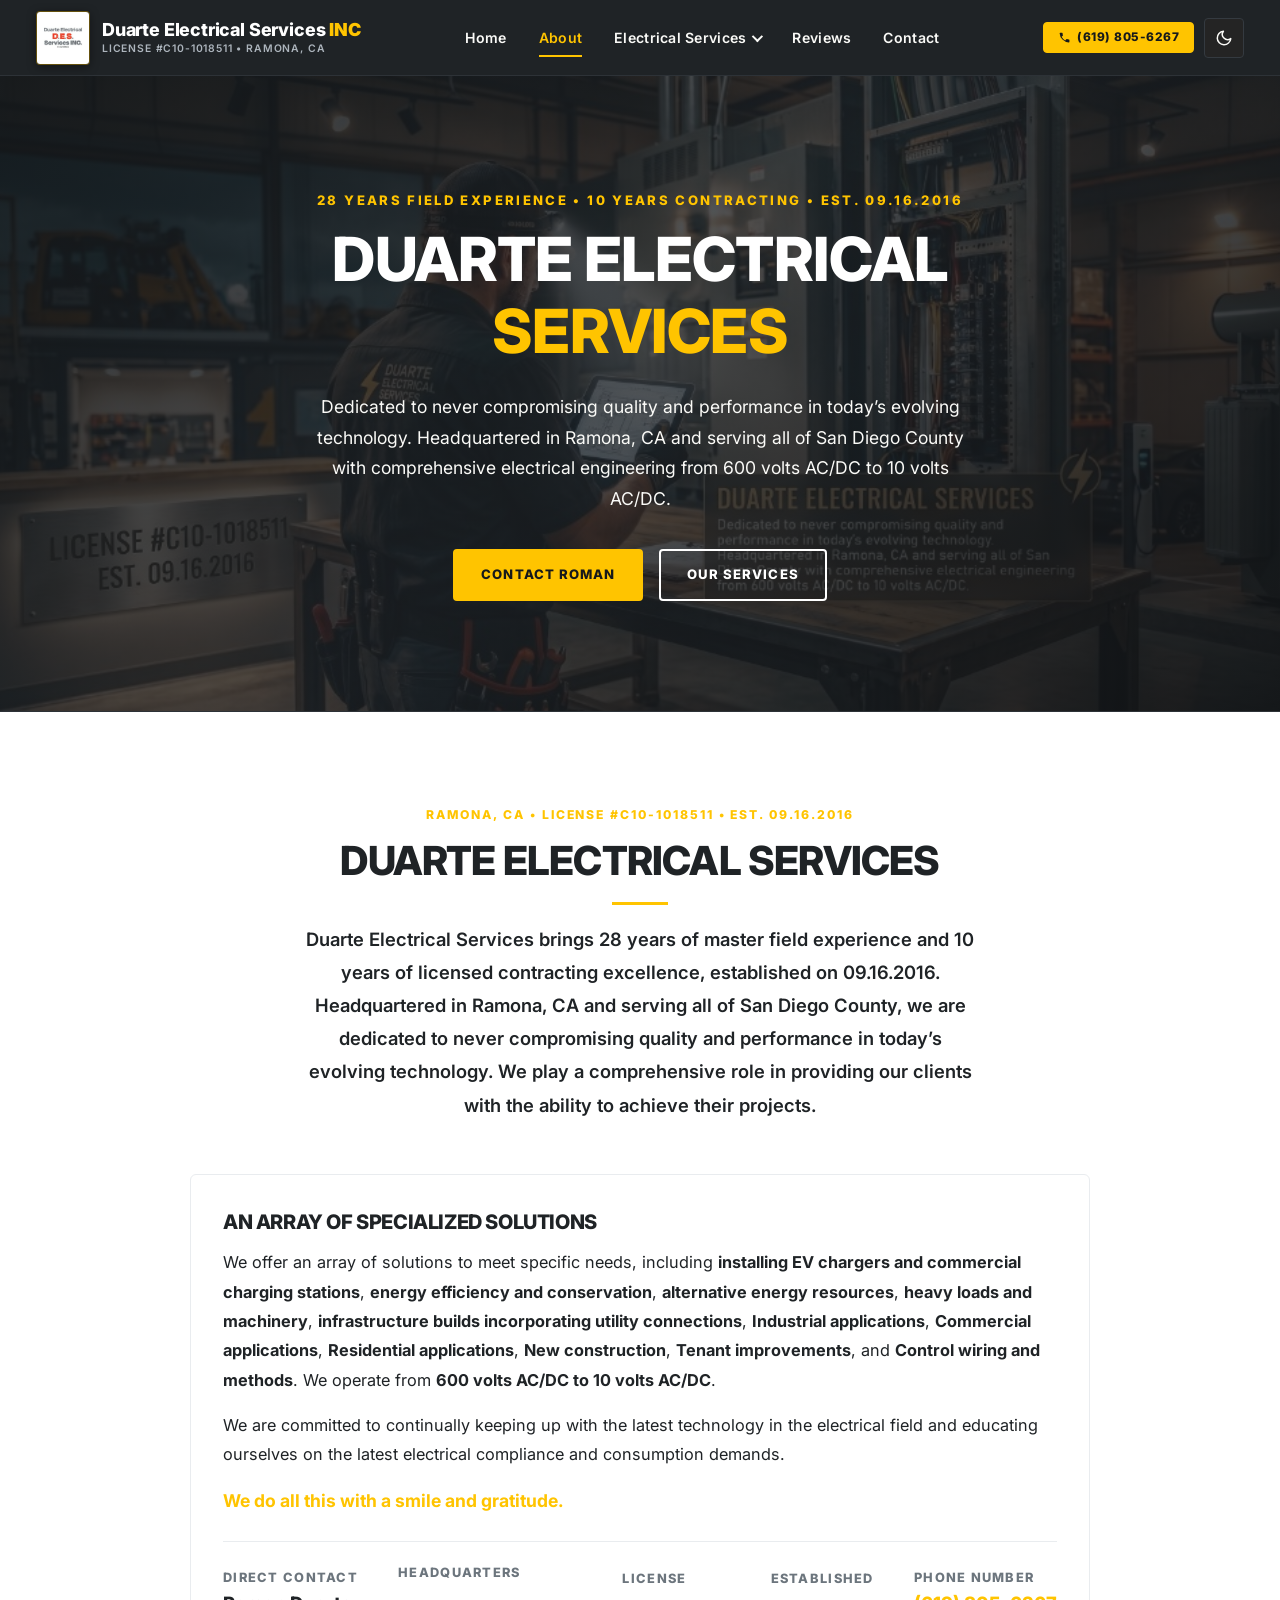
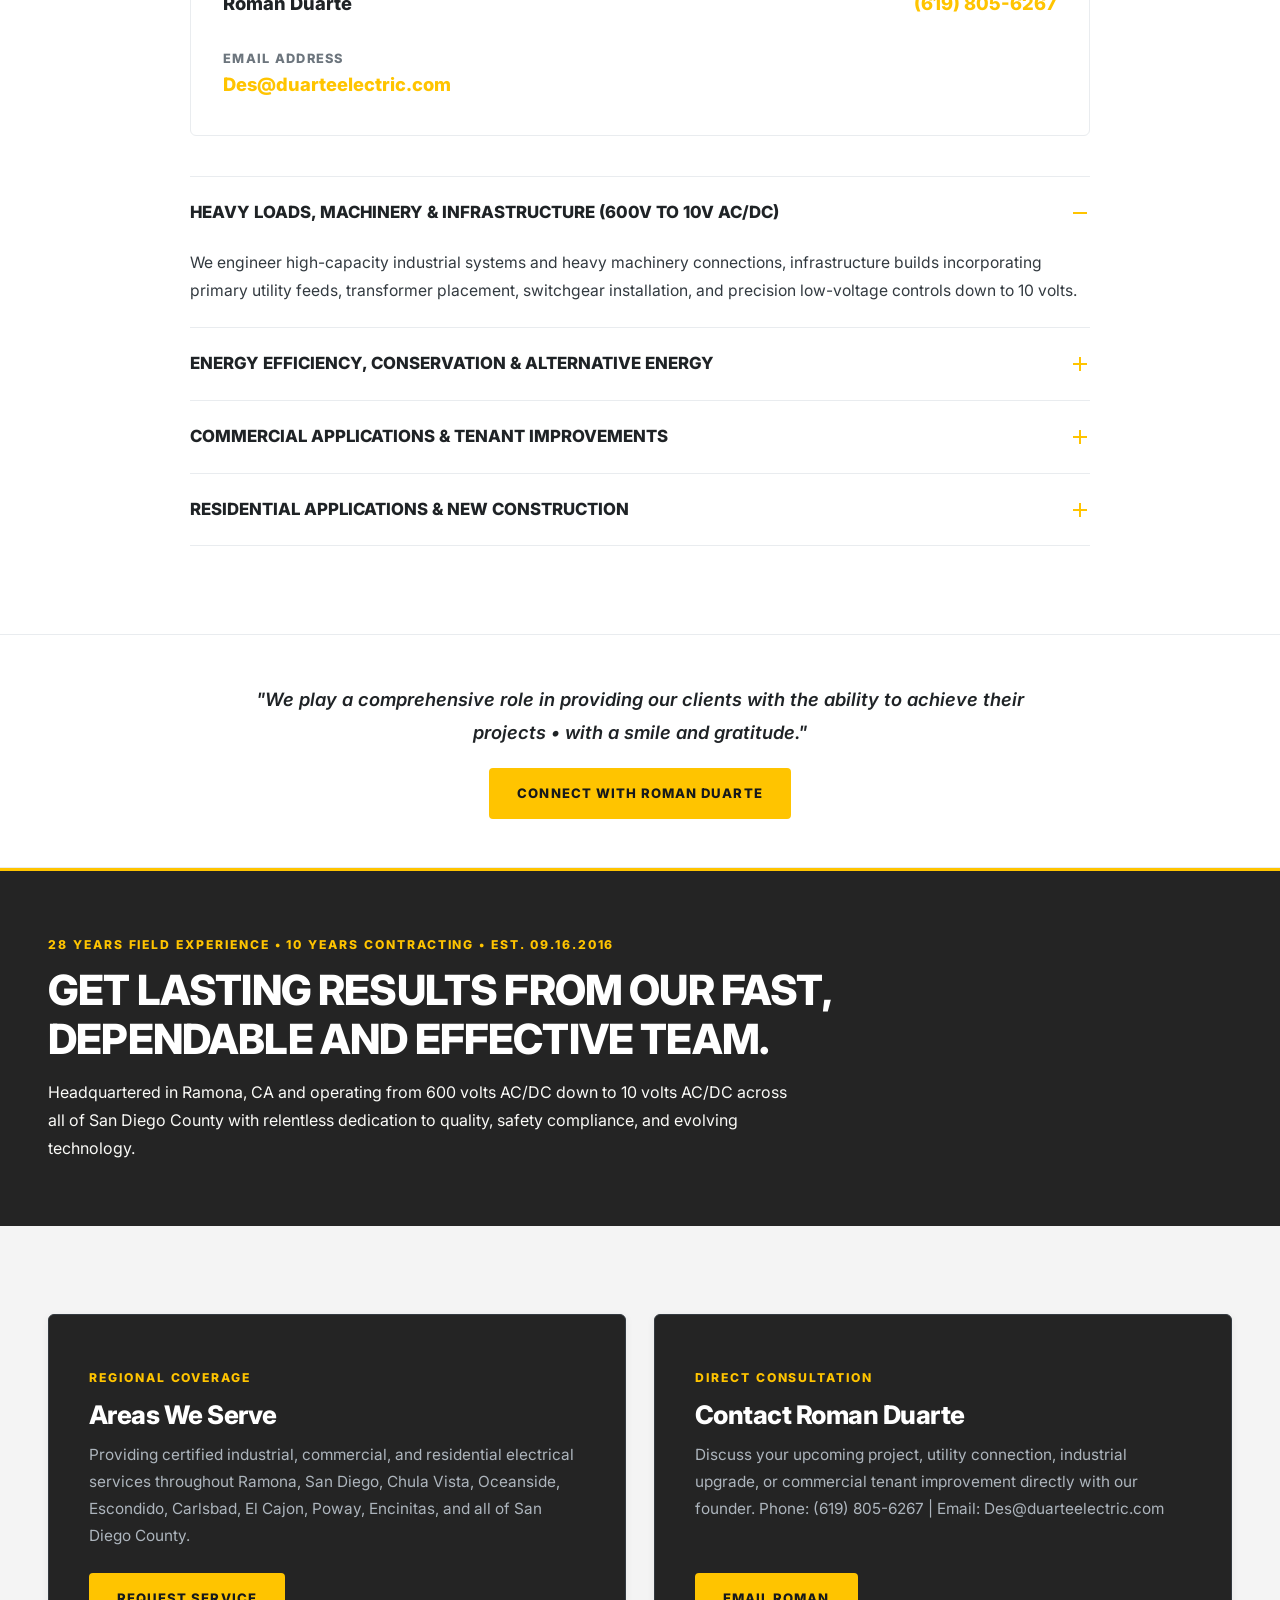
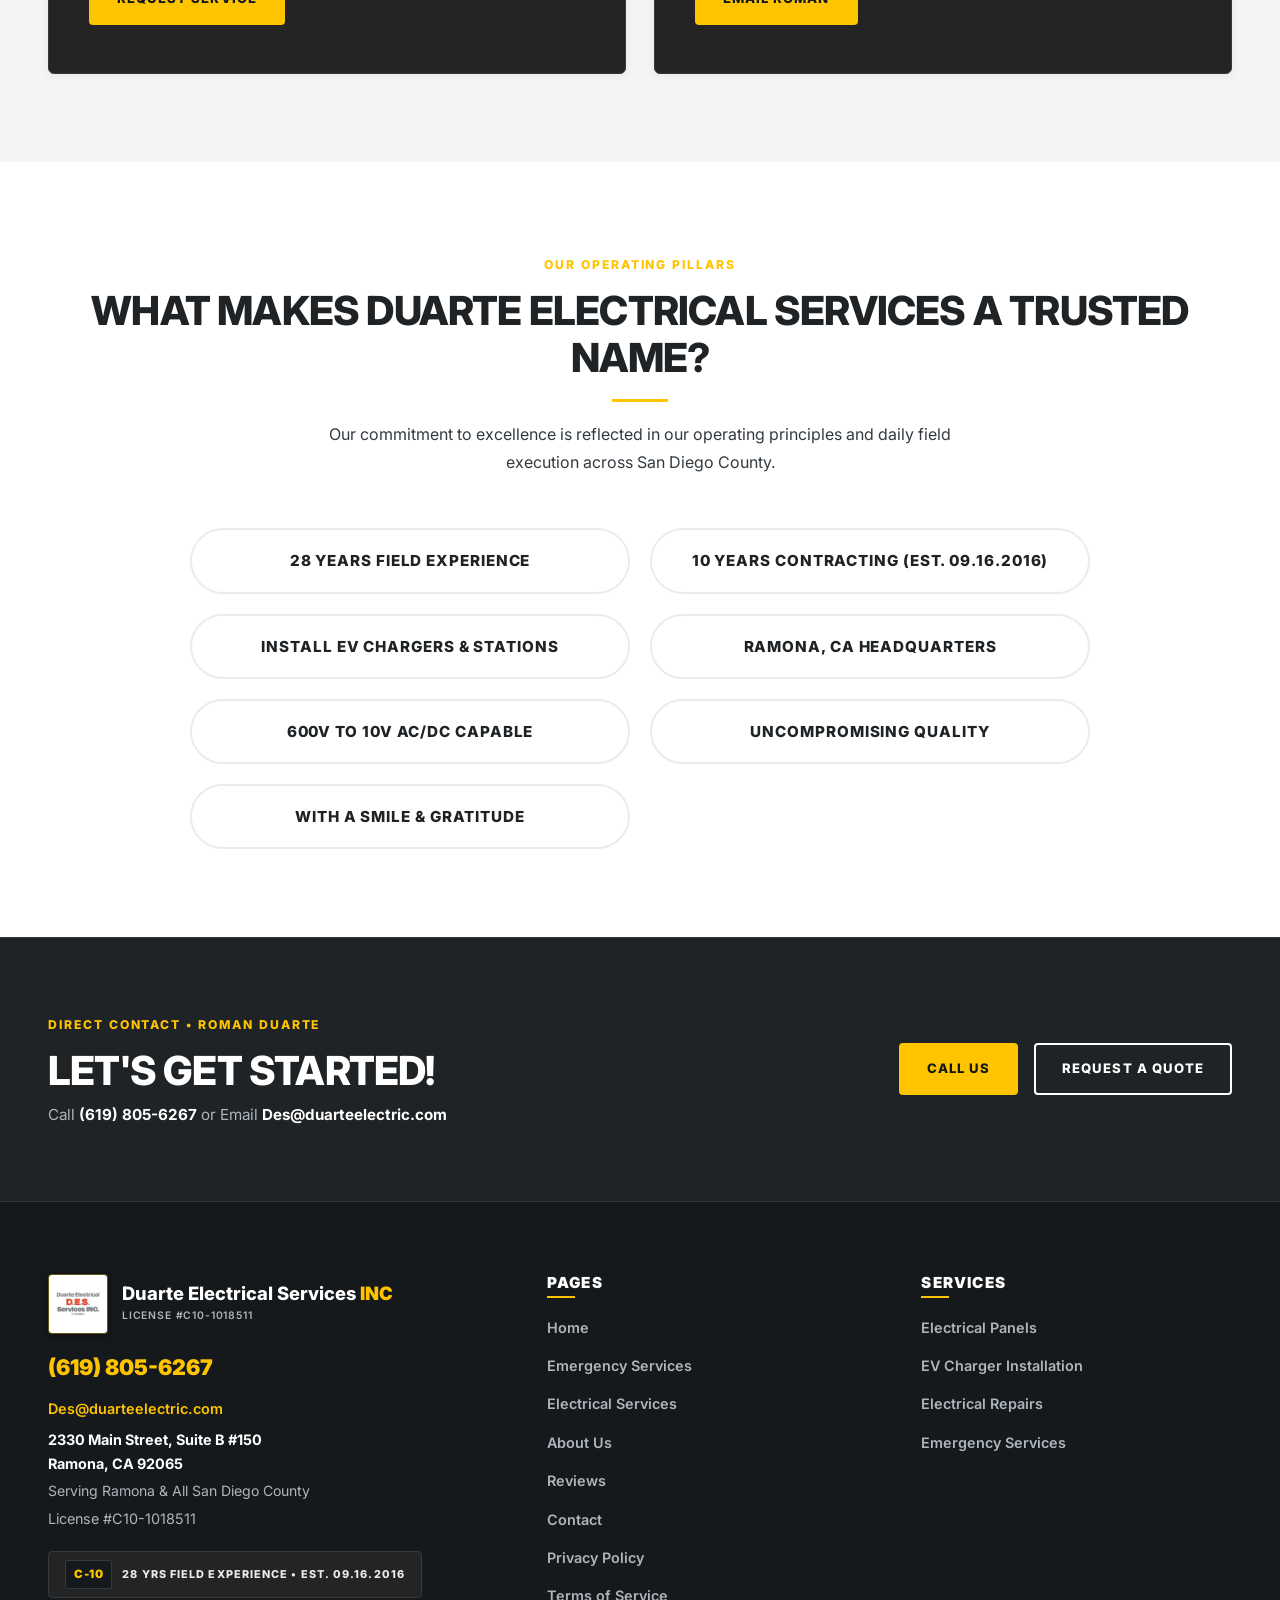
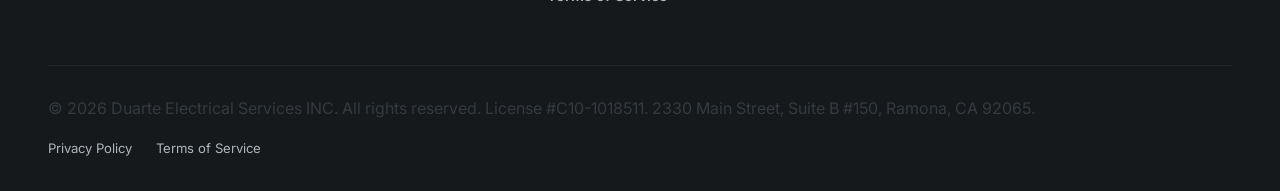
==== commit 60af16e6: "Update physical address to 2330 Main Street Suite B #150 Ramona CA 92065 across all pages" ====
--- a/about.html
+++ b/about.html
@@ -174,7 +174,7 @@
               </div>
               <div>
                 <span style="font-size: 0.8rem; font-weight: 800; letter-spacing: 0.1em; text-transform: uppercase; color: var(--text-muted); display: block;">Headquarters</span>
-                <span style="font-size: 1.1rem; font-weight: 800; color: #FFFFFF;">Ramona, CA</span>
+                <span style="font-size: 0.95rem; font-weight: 800; color: #FFFFFF; line-height: 1.35; display: block;">2330 Main St, Ste B #150<br>Ramona, CA 92065</span>
               </div>
               <div>
                 <span style="font-size: 0.8rem; font-weight: 800; letter-spacing: 0.1em; text-transform: uppercase; color: var(--text-muted); display: block;">License</span>
@@ -348,7 +348,7 @@
           </div>
           <a href="tel:6198056267" class="footer-phone-link">(619) 805-6267</a>
           <p><a href="mailto:Des@duarteelectric.com" style="color: var(--gold); font-weight: 600;">Des@duarteelectric.com</a></p>
-          <p style="margin-top: 6px; font-weight: 700;">Ramona, CA</p>
+          <p style="margin-top: 6px; font-weight: 700; color: #FFFFFF;">2330 Main Street, Suite B #150<br>Ramona, CA 92065</p>
           <p style="margin-top: 2px; font-size: 0.88rem;">Serving Ramona &amp; All San Diego County</p>
           <p style="margin-top: 4px;">License #C10-1018511</p>
 
@@ -384,7 +384,7 @@
       </div>
 
       <div class="footer-bottom-bar">
-        <p>&copy; 2026 Duarte Electrical Services INC. All rights reserved. License #C10-1018511. Ramona, CA (Serving Ramona &amp; All San Diego County).</p>
+        <p>&copy; 2026 Duarte Electrical Services INC. All rights reserved. License #C10-1018511. 2330 Main Street, Suite B #150, Ramona, CA 92065.</p>
         <div class="footer-bottom-links">
           <a href="privacy-policy.html">Privacy Policy</a>
           <a href="terms-of-service.html">Terms of Service</a>
--- a/css/style.css
+++ b/css/style.css
@@ -2620,6 +2620,7 @@
 html.dark-mode .accordion-item {
   background-color: #242424;
   border-bottom-color: #343A40;
+  padding: 17px;
 }
 
 html.dark-mode .accordion-header {
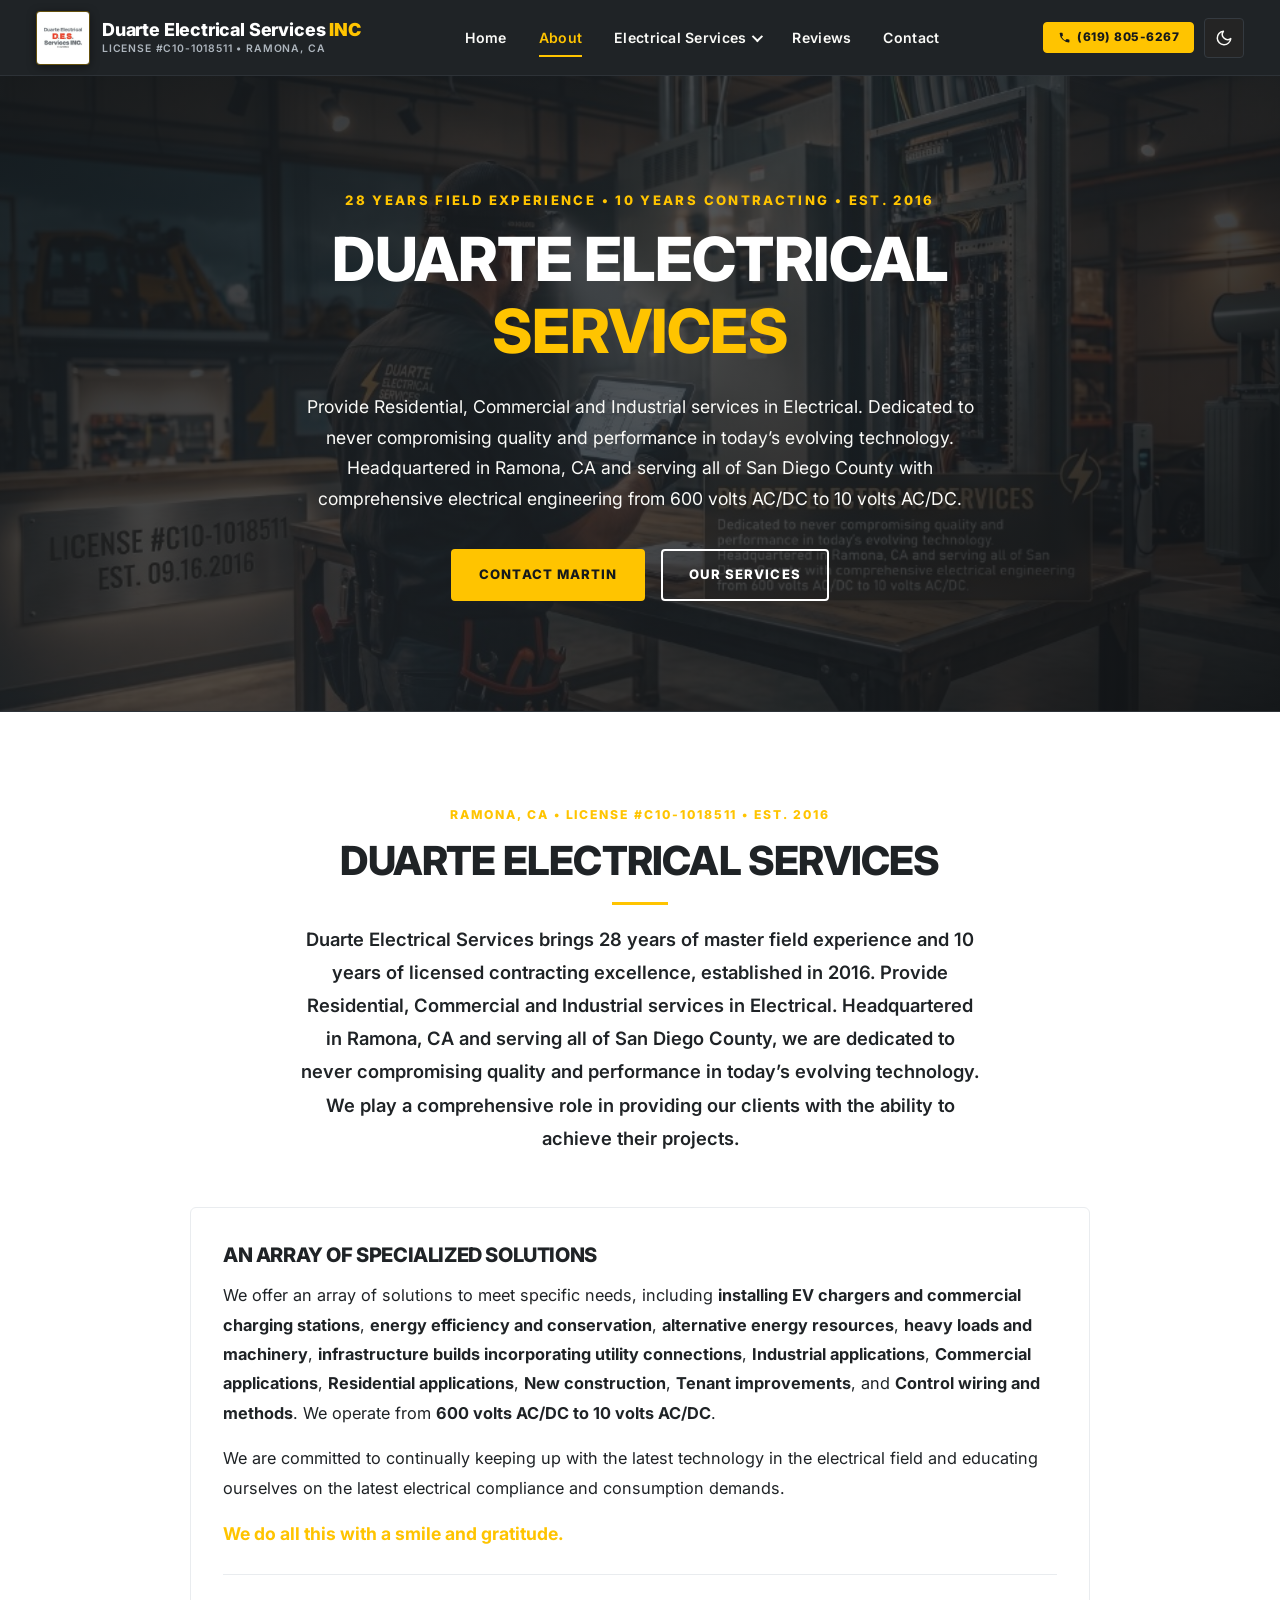
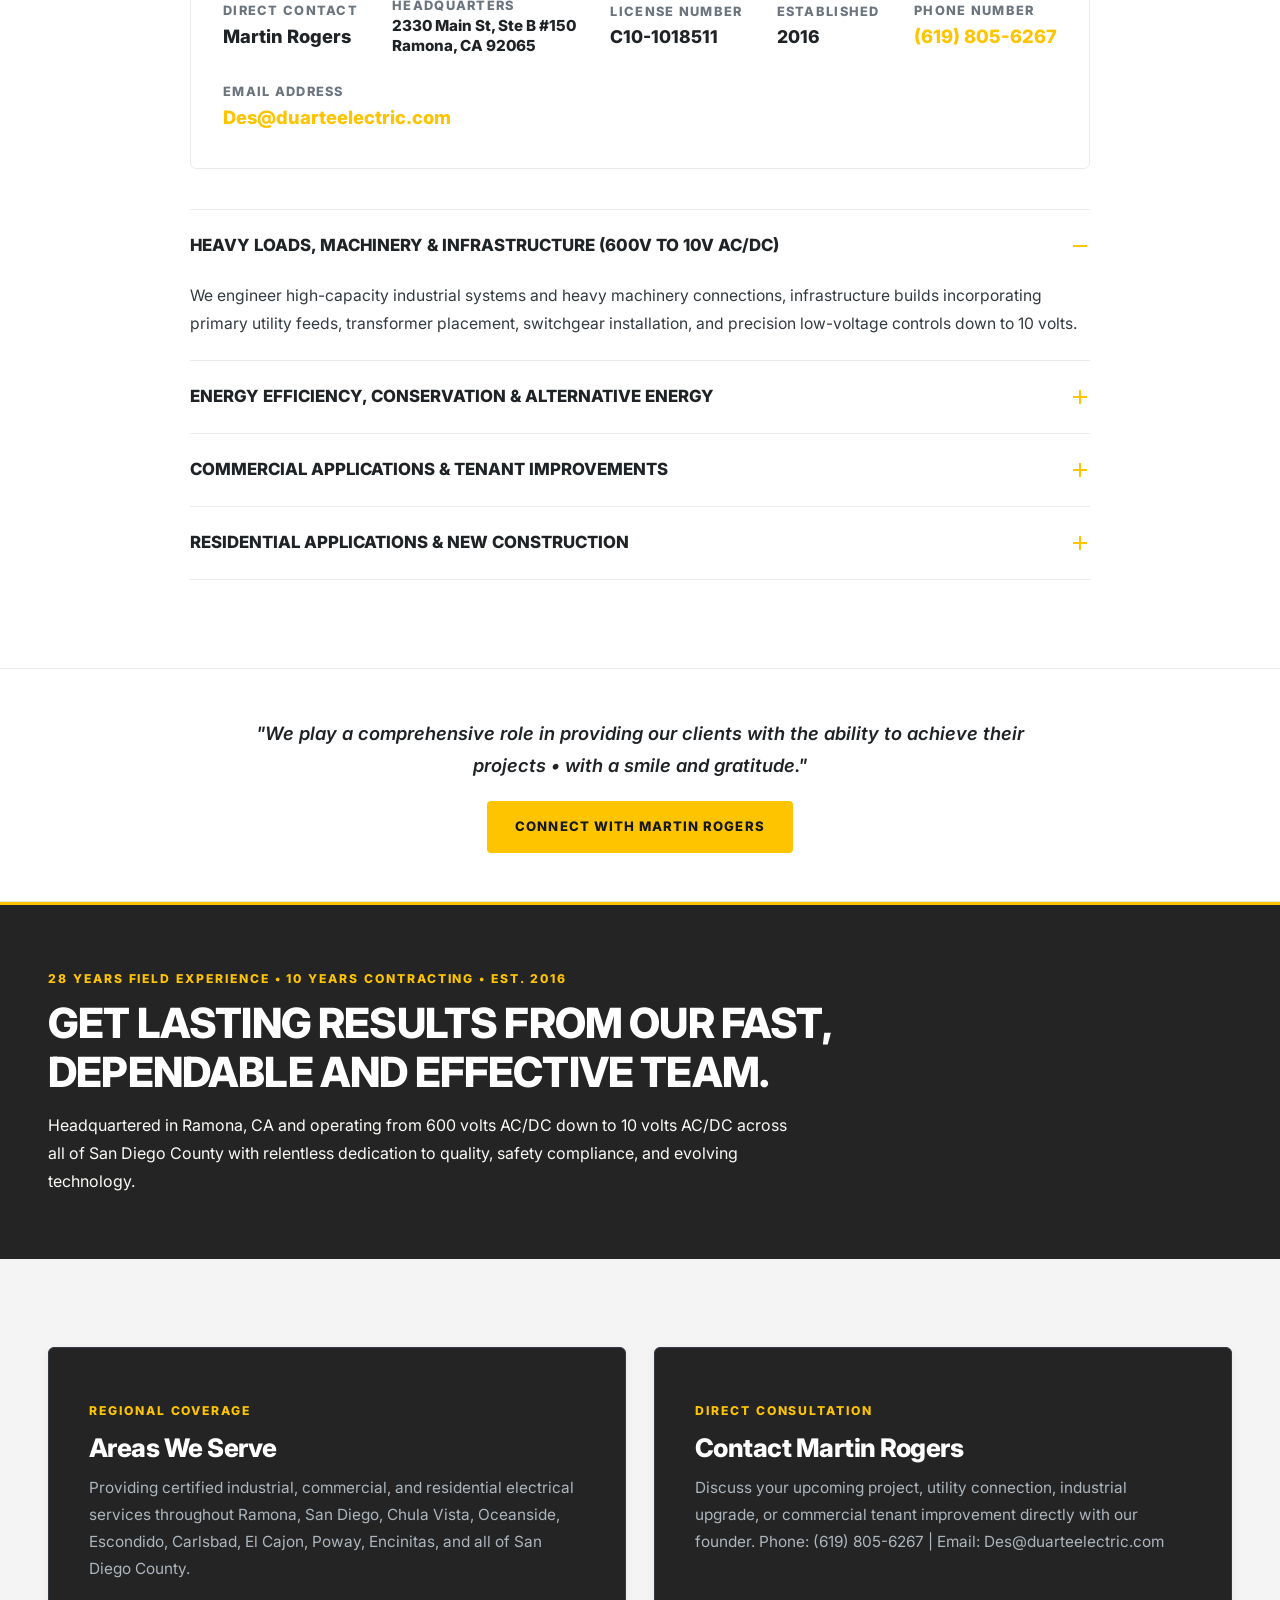
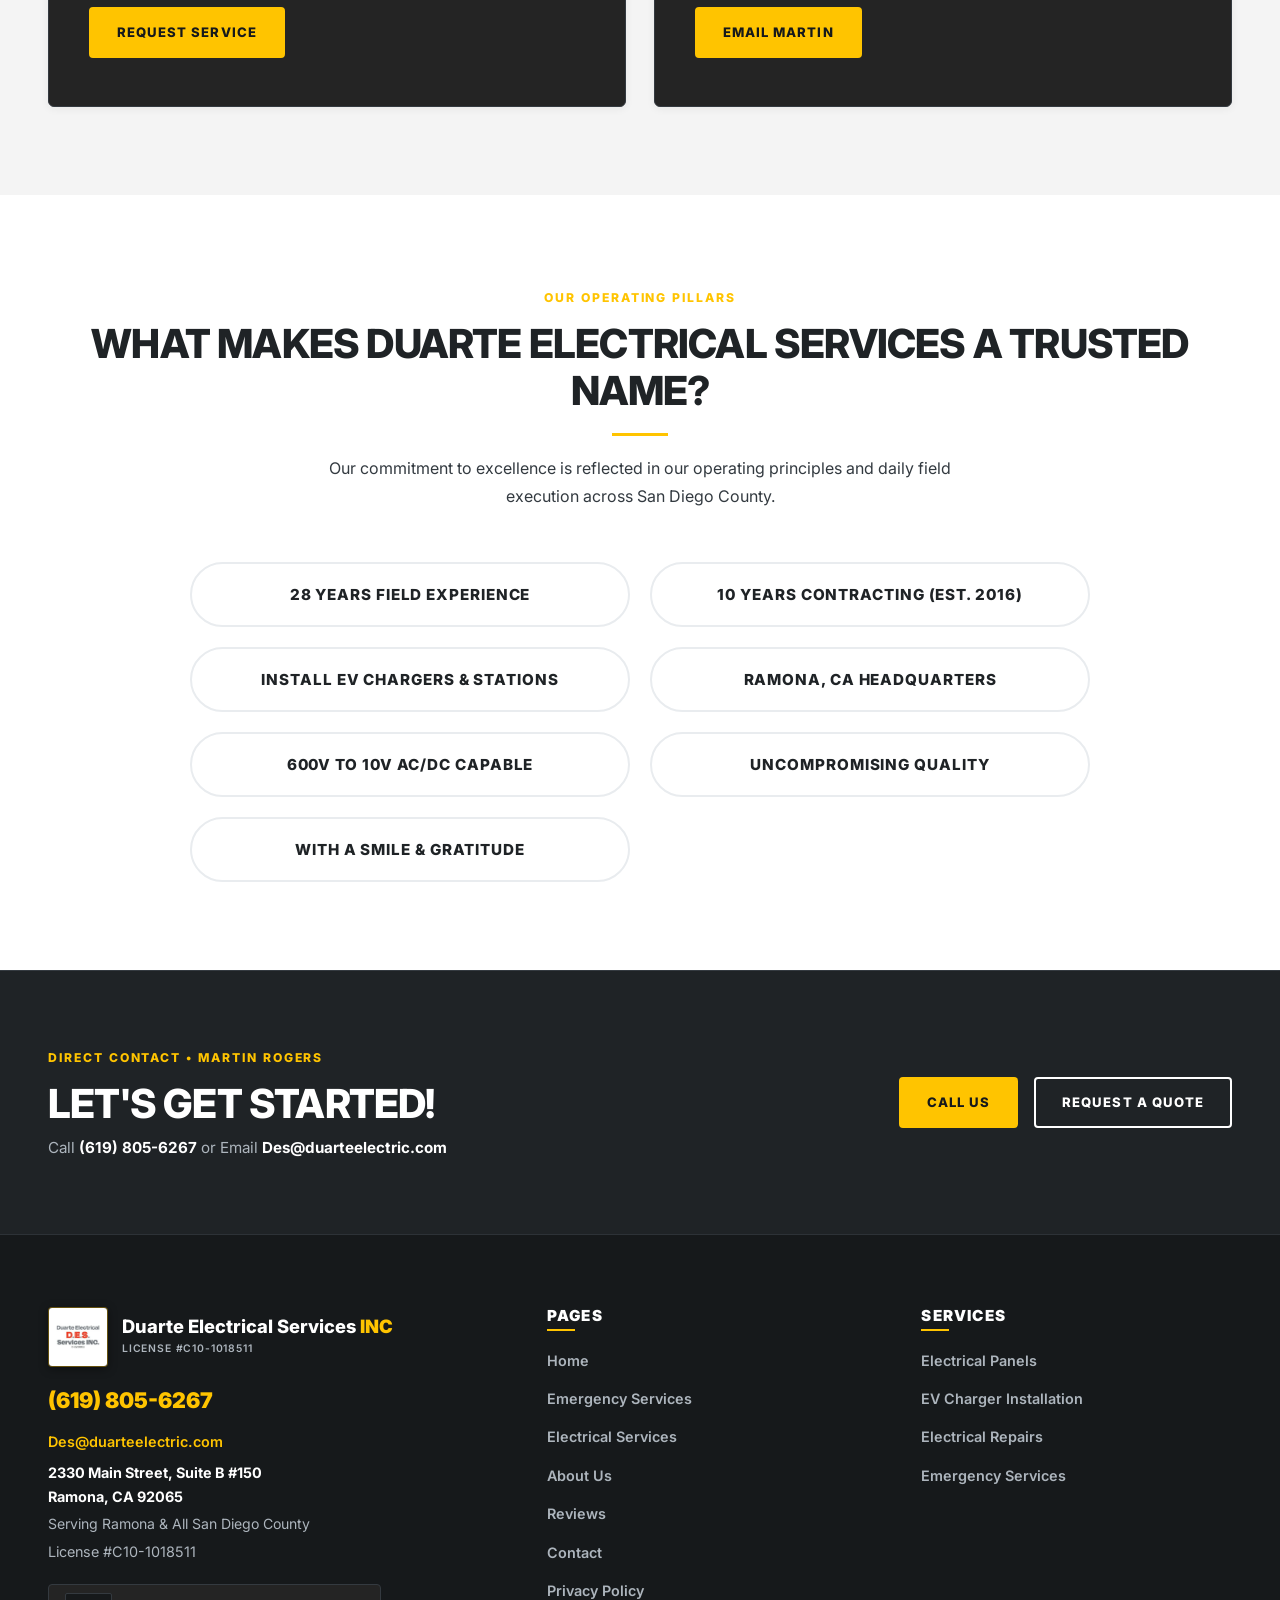
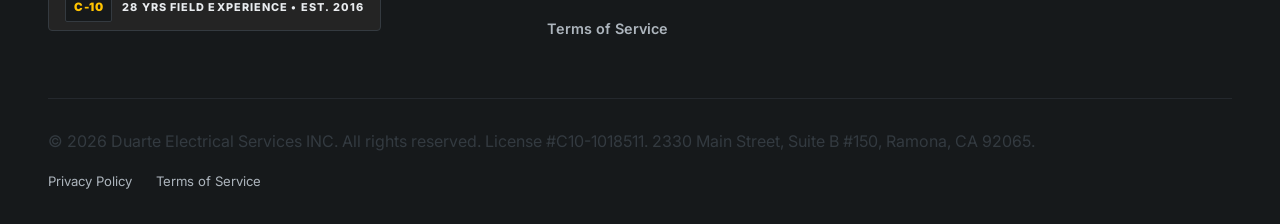
==== commit b2c439f3: "updarted" ====
--- a/about.html
+++ b/about.html
@@ -4,7 +4,7 @@
   <meta charset="UTF-8">
   <meta name="viewport" content="width=device-width, initial-scale=1.0">
   <title>About Us | Duarte Electrical Services INC — San Diego County</title>
-  <meta name="description" content="Duarte Electrical Services brings 28 years field experience and 10 years contracting (Est. 09.16.2016). Headquartered in Ramona, CA, installing EV chargers and stations, panel upgrades, and heavy electrical across San Diego County. License #C10-1018511.">
+  <meta name="description" content="Duarte Electrical Services brings 28 years field experience and 10 years contracting (Est. 2016). Headquartered in Ramona, CA, installing EV chargers and stations, panel upgrades, and heavy electrical across San Diego County. License #C10-1018511.">
   <link rel="icon" type="image/svg+xml" href="favicon.svg">
   <link rel="preconnect" href="https://fonts.googleapis.com">
   <link rel="preconnect" href="https://fonts.gstatic.com" crossorigin>
@@ -131,11 +131,11 @@
     <!-- HERO SECTION (IMAGE 2) -->
     <section class="hero-about">
       <div class="container">
-        <span class="about-banner-badge">28 Years Field Experience &bull; 10 Years Contracting &bull; Est. 09.16.2016</span>
+        <span class="about-banner-badge">28 Years Field Experience &bull; 10 Years Contracting &bull; Est. 2016</span>
         <h1>Duarte Electrical<br><span style="color: var(--blue-accent);">Services</span></h1>
-        <p class="hero-about-desc">Dedicated to never compromising quality and performance in today’s evolving technology. Headquartered in Ramona, CA and serving all of San Diego County with comprehensive electrical engineering from 600 volts AC/DC to 10 volts AC/DC.</p>
+        <p class="hero-about-desc">Provide Residential, Commercial and Industrial services in Electrical. Dedicated to never compromising quality and performance in today’s evolving technology. Headquartered in Ramona, CA and serving all of San Diego County with comprehensive electrical engineering from 600 volts AC/DC to 10 volts AC/DC.</p>
         <div class="hero-btn-group" style="justify-content: center;">
-          <a href="contact.html" class="btn btn-blue">Contact Roman</a>
+          <a href="contact.html" class="btn btn-blue">Contact Martin</a>
           <a href="electrical-panels.html" class="btn btn-outline-white">Our Services</a>
         </div>
       </div>
@@ -145,11 +145,11 @@
     <section class="section">
       <div class="container">
         <div class="section-header centered">
-          <span class="section-label">Ramona, CA &bull; License #C10-1018511 &bull; Est. 09.16.2016</span>
+          <span class="section-label">Ramona, CA &bull; License #C10-1018511 &bull; Est. 2016</span>
           <h2>Duarte Electrical Services</h2>
           <div class="divider-blue centered"></div>
           <p class="about-lead-statement">
-            Duarte Electrical Services brings 28 years of master field experience and 10 years of licensed contracting excellence, established on 09.16.2016. Headquartered in Ramona, CA and serving all of San Diego County, we are dedicated to never compromising quality and performance in today’s evolving technology. We play a comprehensive role in providing our clients with the ability to achieve their projects.
+            Duarte Electrical Services brings 28 years of master field experience and 10 years of licensed contracting excellence, established in 2016. Provide Residential, Commercial and Industrial services in Electrical. Headquartered in Ramona, CA and serving all of San Diego County, we are dedicated to never compromising quality and performance in today’s evolving technology. We play a comprehensive role in providing our clients with the ability to achieve their projects.
           </p>
         </div>
 
@@ -170,19 +170,19 @@
             <div style="margin-top: 24px; padding-top: 20px; border-top: 1px solid var(--border-light); display: flex; flex-wrap: wrap; gap: 24px; align-items: center; justify-content: space-between;">
               <div>
                 <span style="font-size: 0.8rem; font-weight: 800; letter-spacing: 0.1em; text-transform: uppercase; color: var(--text-muted); display: block;">Direct Contact</span>
-                <span class="about-contact-name">Roman Duarte</span>
+                <span class="about-contact-name">Martin Rogers</span>
               </div>
               <div>
                 <span style="font-size: 0.8rem; font-weight: 800; letter-spacing: 0.1em; text-transform: uppercase; color: var(--text-muted); display: block;">Headquarters</span>
-                <span style="font-size: 0.95rem; font-weight: 800; color: #FFFFFF; line-height: 1.35; display: block;">2330 Main St, Ste B #150<br>Ramona, CA 92065</span>
-              </div>
-              <div>
-                <span style="font-size: 0.8rem; font-weight: 800; letter-spacing: 0.1em; text-transform: uppercase; color: var(--text-muted); display: block;">License</span>
-                <span style="font-size: 1.1rem; font-weight: 800; color: #FFFFFF;">C10-1018511</span>
+                <span class="about-detail-val" style="font-size: 0.95rem; line-height: 1.35; display: block;">2330 Main St, Ste B #150<br>Ramona, CA 92065</span>
+              </div>
+              <div>
+                <span style="font-size: 0.8rem; font-weight: 800; letter-spacing: 0.1em; text-transform: uppercase; color: var(--text-muted); display: block;">License Number</span>
+                <span class="about-detail-val" style="font-size: 1.1rem;">C10-1018511</span>
               </div>
               <div>
                 <span style="font-size: 0.8rem; font-weight: 800; letter-spacing: 0.1em; text-transform: uppercase; color: var(--text-muted); display: block;">Established</span>
-                <span style="font-size: 1.1rem; font-weight: 800; color: #FFFFFF;">09.16.2016</span>
+                <span class="about-detail-val" style="font-size: 1.1rem;">2016</span>
               </div>
               <div>
                 <span style="font-size: 0.8rem; font-weight: 800; letter-spacing: 0.1em; text-transform: uppercase; color: var(--text-muted); display: block;">Phone Number</span>
@@ -253,14 +253,14 @@
     <section class="about-quote-strip">
       <div class="container">
         <p class="about-quote-text">"We play a comprehensive role in providing our clients with the ability to achieve their projects &bull; with a smile and gratitude."</p>
-        <a href="contact.html" class="btn btn-blue">Connect with Roman Duarte</a>
+        <a href="contact.html" class="btn btn-blue">Connect with Martin Rogers</a>
       </div>
     </section>
 
     <!-- BLUE BANNER (IMAGE 2) -->
     <section class="lasting-results-banner">
       <div class="container">
-        <span class="sub-tag">28 Years Field Experience &bull; 10 Years Contracting &bull; Est. 09.16.2016</span>
+        <span class="sub-tag">28 Years Field Experience &bull; 10 Years Contracting &bull; Est. 2016</span>
         <h2>Get Lasting Results From Our Fast, Dependable and Effective Team.</h2>
         <p>Headquartered in Ramona, CA and operating from 600 volts AC/DC down to 10 volts AC/DC across all of San Diego County with relentless dedication to quality, safety compliance, and evolving technology.</p>
       </div>
@@ -282,10 +282,10 @@
           <div class="nav-feature-card">
             <div>
               <span class="section-label section-label-gold">Direct Consultation</span>
-              <h3>Contact Roman Duarte</h3>
+              <h3>Contact Martin Rogers</h3>
               <p>Discuss your upcoming project, utility connection, industrial upgrade, or commercial tenant improvement directly with our founder. Phone: (619) 805-6267 | Email: Des@duarteelectric.com</p>
             </div>
-            <a href="mailto:Des@duarteelectric.com" class="btn btn-blue">Email Roman</a>
+            <a href="mailto:Des@duarteelectric.com" class="btn btn-blue">Email Martin</a>
           </div>
         </div>
       </div>
@@ -304,7 +304,7 @@
         <div class="container-narrow" style="margin: 0 auto;">
           <div class="community-name-grid">
             <div class="community-badge-item">28 Years Field Experience</div>
-            <div class="community-badge-item">10 Years Contracting (Est. 09.16.2016)</div>
+            <div class="community-badge-item">10 Years Contracting (Est. 2016)</div>
             <div class="community-badge-item">Install EV Chargers &amp; Stations</div>
             <div class="community-badge-item">Ramona, CA Headquarters</div>
             <div class="community-badge-item">600V to 10V AC/DC Capable</div>
@@ -320,7 +320,7 @@
       <div class="container">
         <div class="cta-dark-grid">
           <div class="cta-dark-info">
-            <span class="section-label section-label-gold">Direct Contact &bull; Roman Duarte</span>
+            <span class="section-label section-label-gold">Direct Contact &bull; Martin Rogers</span>
             <h2>Let's Get Started!</h2>
             <p>Call <strong style="color: var(--white);">(619) 805-6267</strong> or Email <strong style="color: var(--white);">Des@duarteelectric.com</strong></p>
           </div>
@@ -354,7 +354,7 @@
 
           <div class="bbb-badge-box">
             <span class="bbb-symbol">C-10</span>
-            <span class="bbb-text">28 Yrs Field Experience &bull; Est. 09.16.2016</span>
+            <span class="bbb-text">28 Yrs Field Experience &bull; Est. 2016</span>
           </div>
         </div>
 
--- a/css/style.css
+++ b/css/style.css
@@ -2037,7 +2037,8 @@
   margin-bottom: 14px;
 }
 
-.about-contact-name {
+.about-contact-name,
+.about-detail-val {
   font-size: 1.15rem;
   font-weight: 800;
   color: var(--navy-deep);
@@ -2352,6 +2353,7 @@
 html.dark-mode .about-lead-statement,
 html.dark-mode .about-solutions-title,
 html.dark-mode .about-contact-name,
+html.dark-mode .about-detail-val,
 html.dark-mode .lead-gen-card,
 html.dark-mode .lead-gen-card h3,
 html.dark-mode .lead-gen-card p,
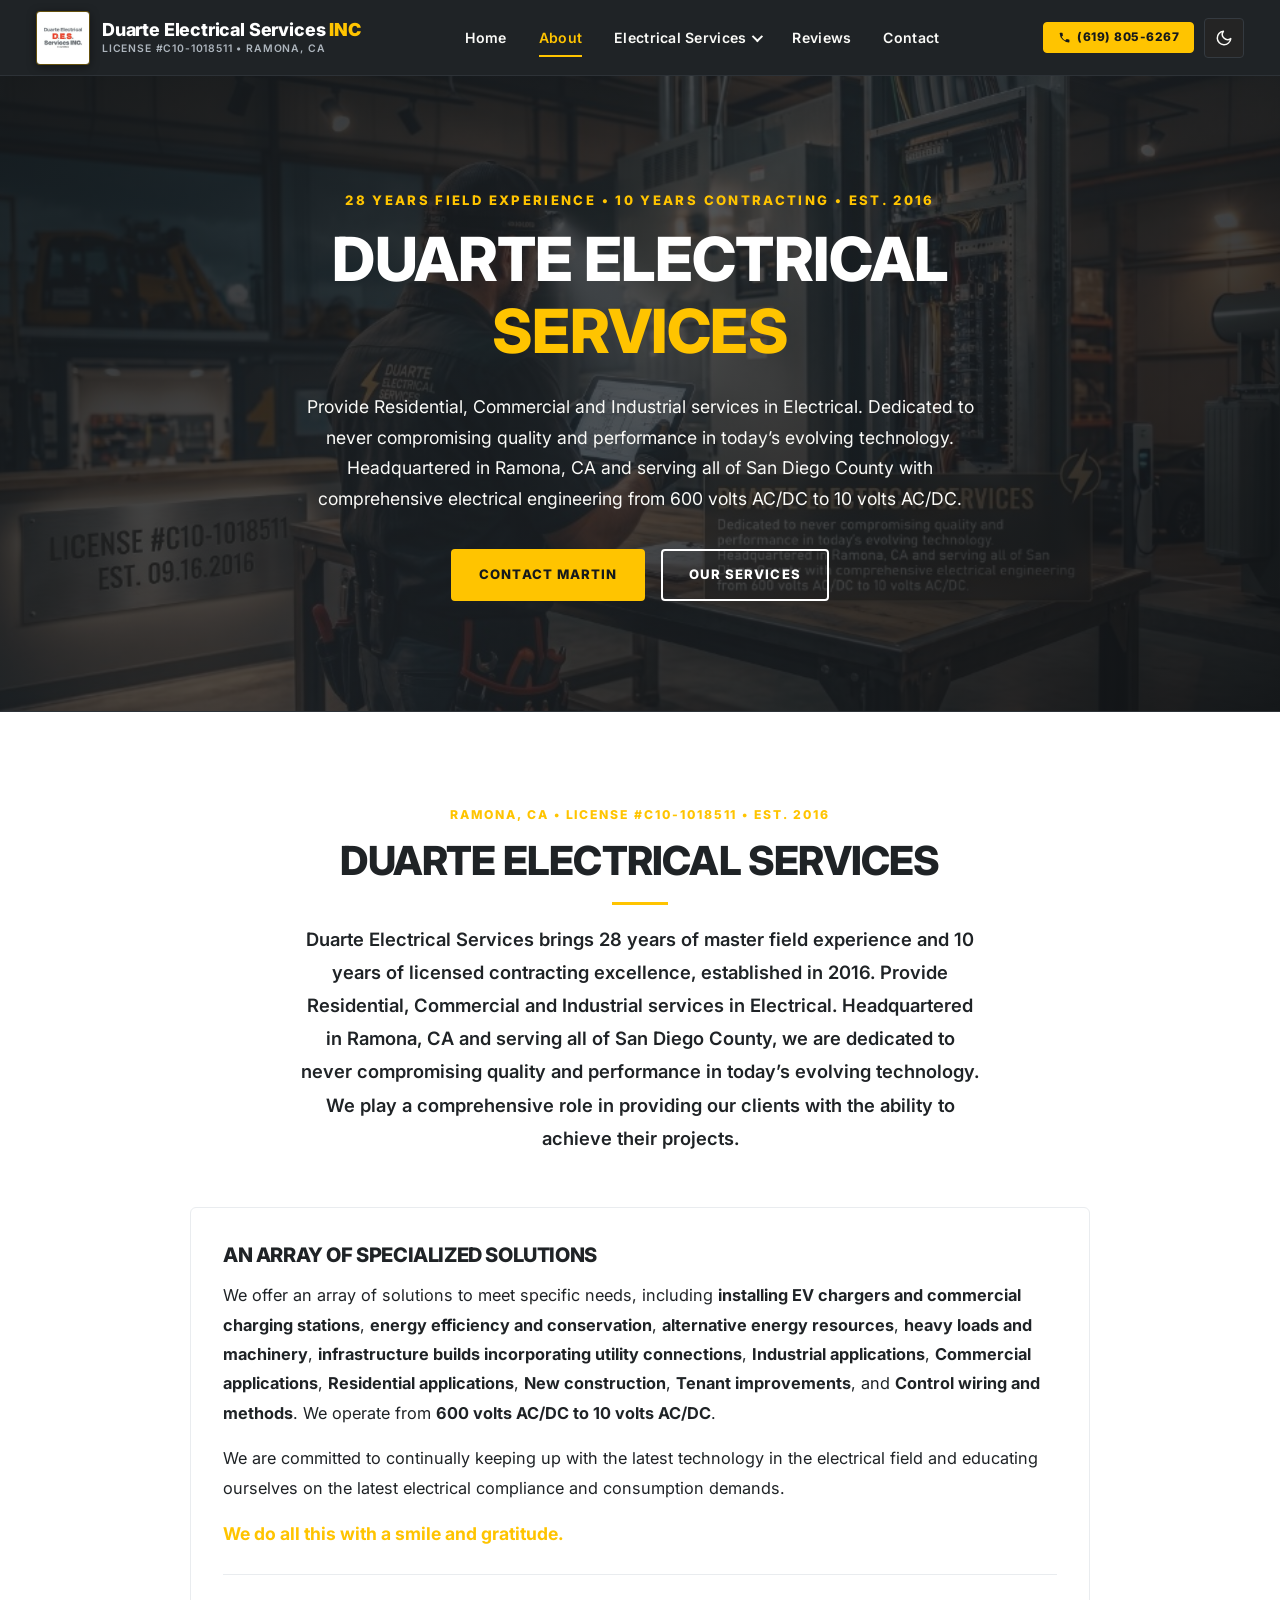
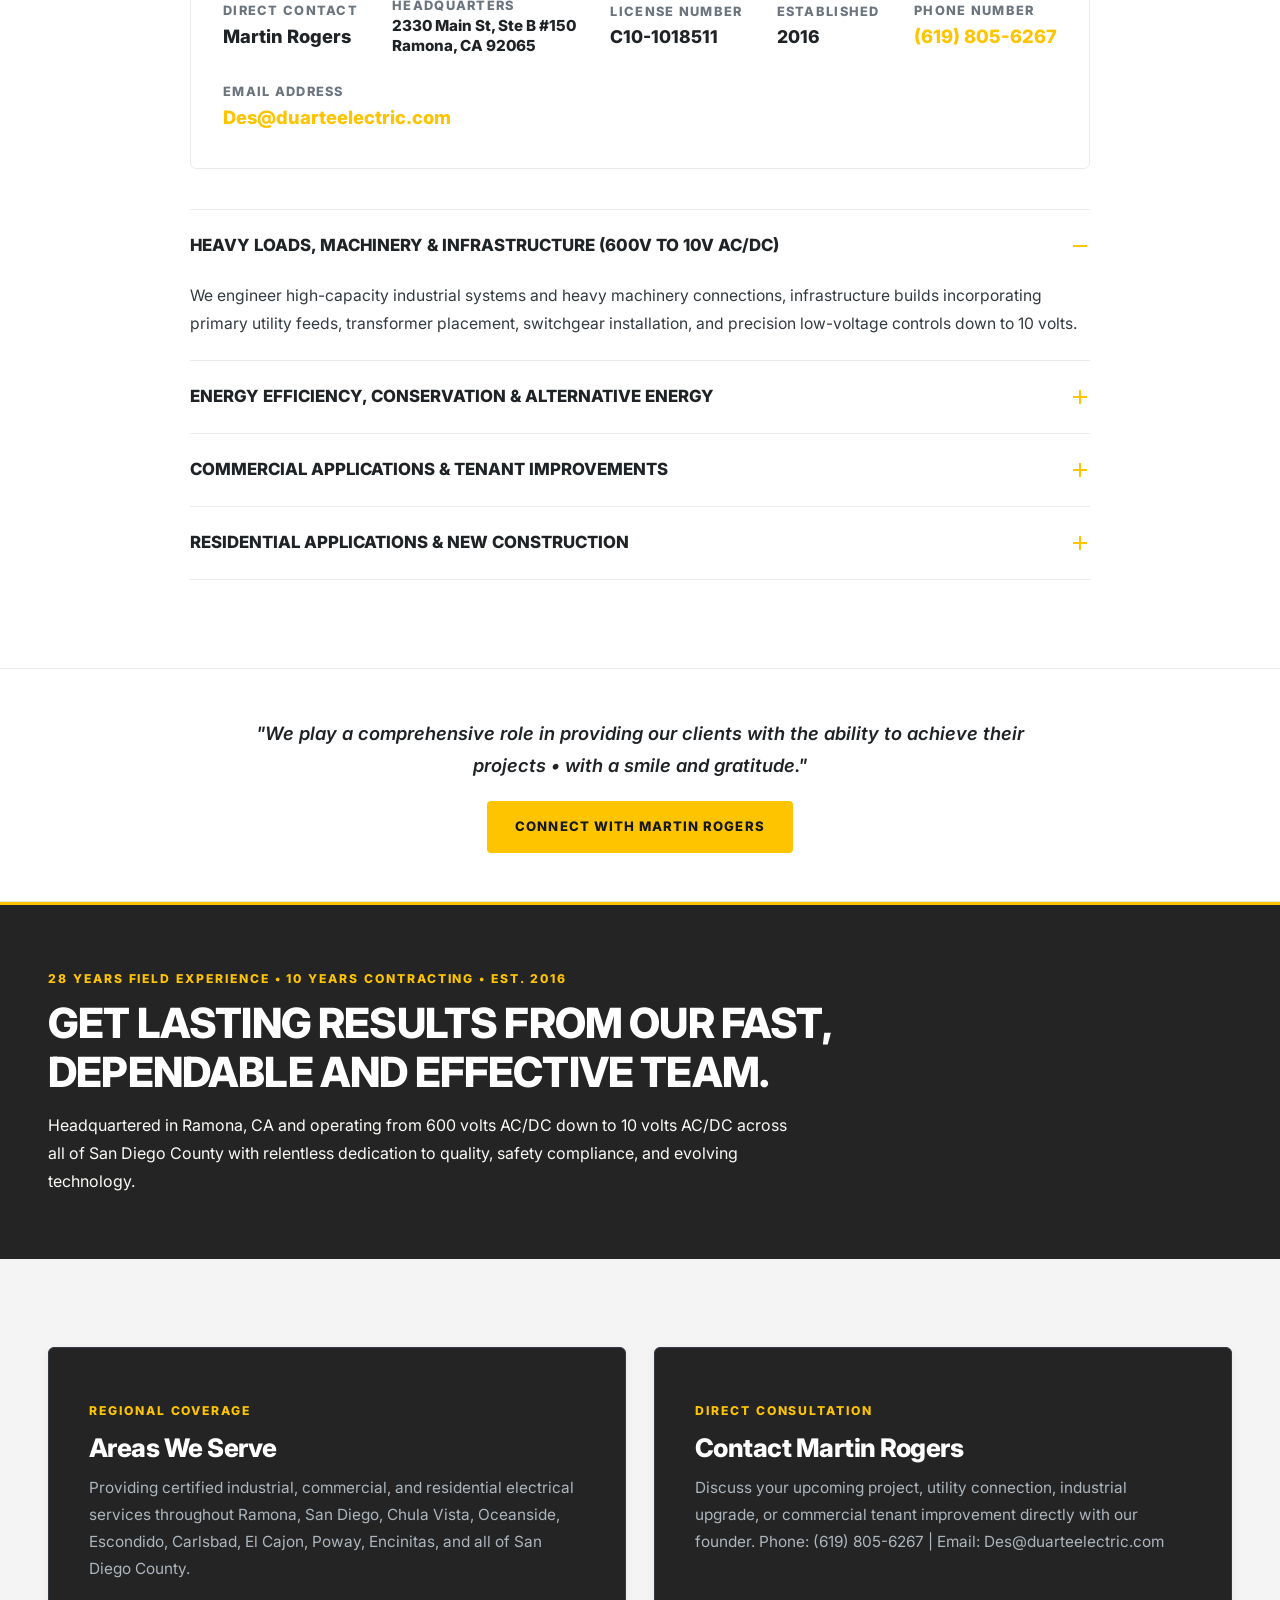
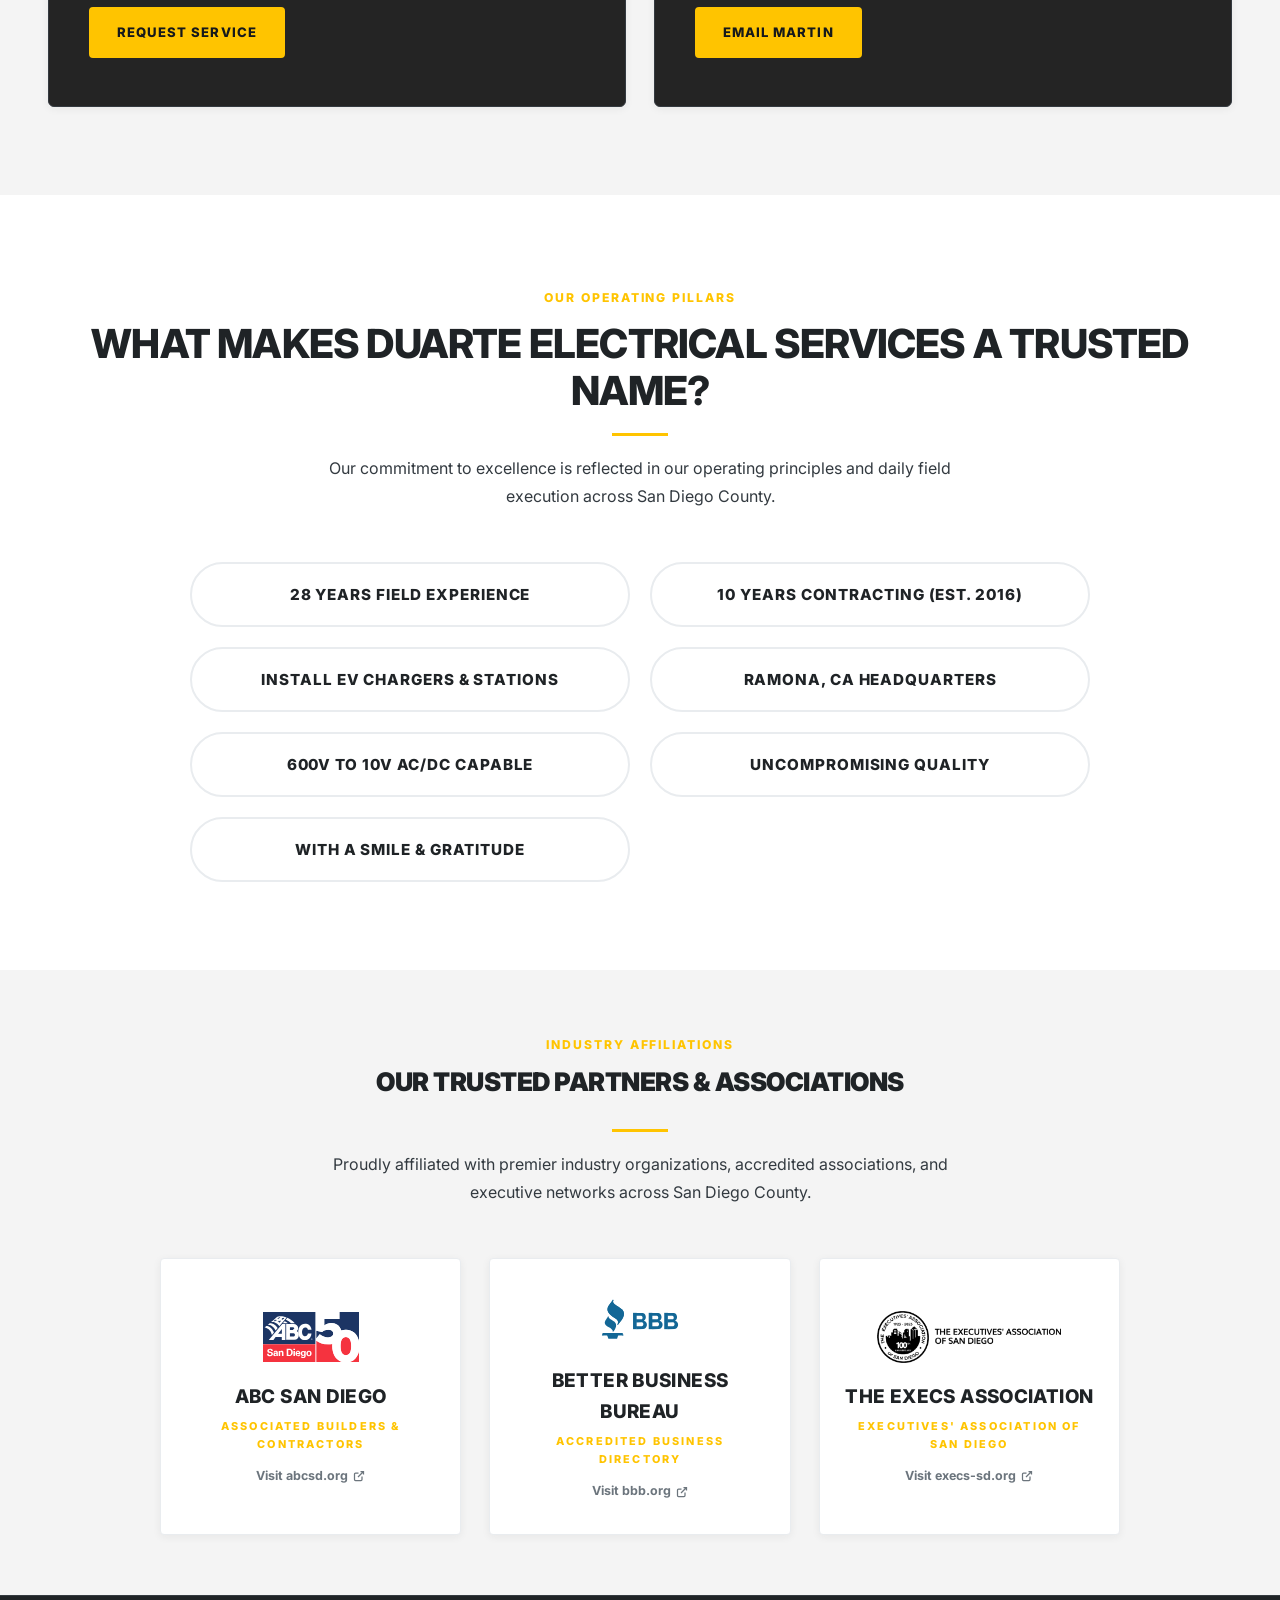
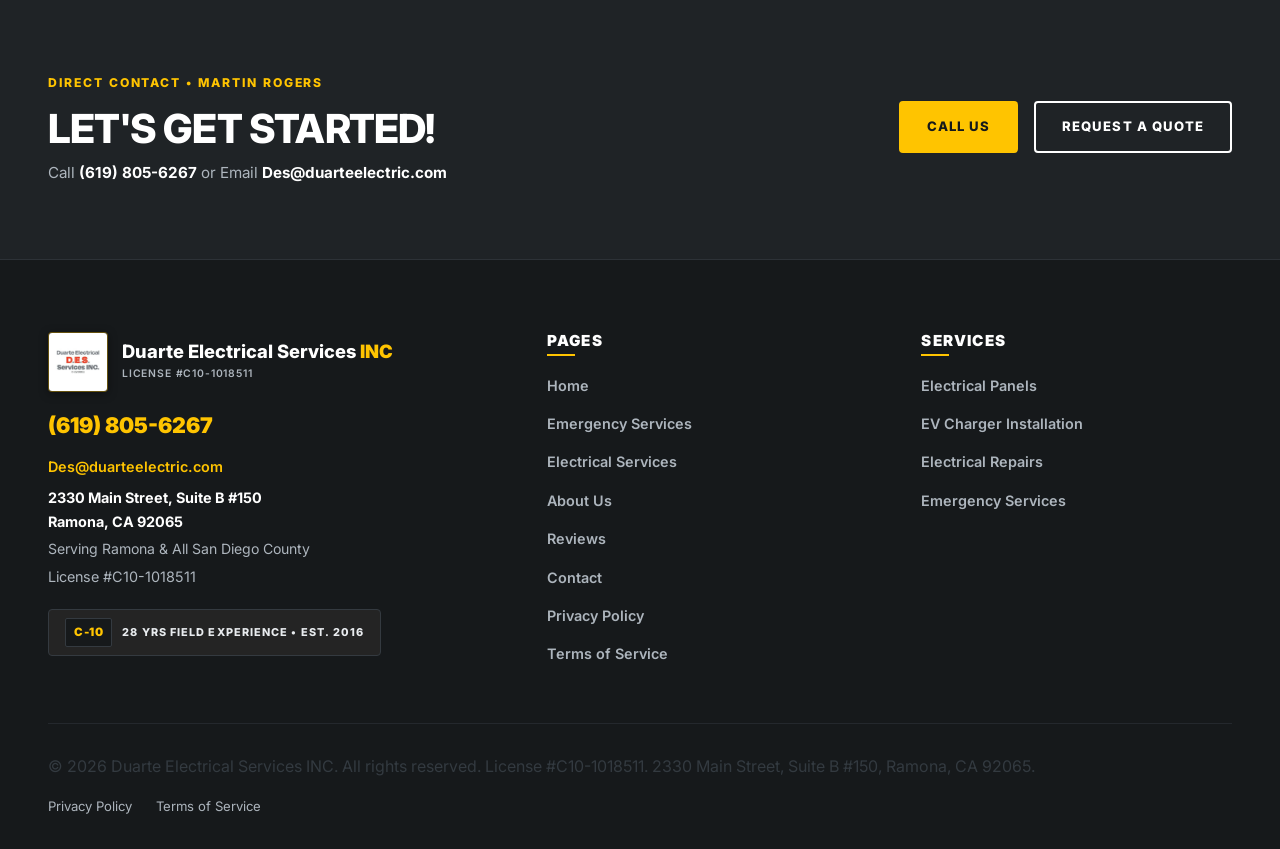
==== commit 9b7fd214: "added" ====
--- a/about.html
+++ b/about.html
@@ -15,6 +15,16 @@
       try {
         if (localStorage.getItem('theme') === 'dark') {
           document.documentElement.classList.add('dark-mode');
+        }
+        if (window.location.protocol !== 'file:') {
+          var path = window.location.pathname;
+          var page = path.split('/').pop() || 'index.html';
+          window.__DUARTE_INITIAL_PAGE__ = page;
+          var cleanBase = path.replace(/[^/]*$/, '') || '/';
+          window.__DUARTE_BASE_PATH__ = cleanBase;
+          if (path !== cleanBase) {
+            window.history.replaceState({ page: page }, '', cleanBase);
+          }
         }
       } catch (e) {}
     })();
@@ -315,6 +325,59 @@
       </div>
     </section>
 
+    <!-- OUR TRUSTED PARTNERS & ASSOCIATED ORGANIZATIONS -->
+    <section class="section section-ice partners-block">
+      <div class="container">
+        <div class="section-header centered">
+          <span class="section-label">Industry Affiliations</span>
+          <h2 class="partners-heading">Our Trusted Partners &amp; Associations</h2>
+          <div class="divider-blue centered"></div>
+          <p style="max-width: 680px; margin: 0 auto; color: var(--text-body);">Proudly affiliated with premier industry organizations, accredited associations, and executive networks across San Diego County.</p>
+        </div>
+
+        <div class="partners-logo-grid" style="margin-top: 36px;">
+          <!-- ABC San Diego -->
+          <a href="https://abcsd.org/" target="_blank" rel="noopener noreferrer" class="partner-logo-box" aria-label="Associated Builders and Contractors San Diego Chapter">
+            <div class="partner-logo-img-wrap">
+              <img src="images/partner-abcsd.svg" alt="ABC San Diego - Associated Builders and Contractors" width="160" height="50" loading="lazy">
+            </div>
+            <span class="partner-name">ABC San Diego</span>
+            <span class="partner-sub">Associated Builders &amp; Contractors</span>
+            <span class="partner-link-text">
+              Visit abcsd.org
+              <svg width="12" height="12" viewBox="0 0 24 24" fill="none" stroke="currentColor" stroke-width="2.5"><path d="M18 13v6a2 2 0 01-2 2H5a2 2 0 01-2-2V8a2 2 0 012-2h6M15 3h6v6M10 14L21 3"/></svg>
+            </span>
+          </a>
+
+          <!-- BBB -->
+          <a href="https://www.bbb.org/" target="_blank" rel="noopener noreferrer" class="partner-logo-box" aria-label="Better Business Bureau">
+            <div class="partner-logo-img-wrap">
+              <img src="images/partner-bbb.svg" alt="Better Business Bureau" class="partner-bbb-img" width="140" height="50" loading="lazy">
+            </div>
+            <span class="partner-name">Better Business Bureau</span>
+            <span class="partner-sub">Accredited Business Directory</span>
+            <span class="partner-link-text">
+              Visit bbb.org
+              <svg width="12" height="12" viewBox="0 0 24 24" fill="none" stroke="currentColor" stroke-width="2.5"><path d="M18 13v6a2 2 0 01-2 2H5a2 2 0 01-2-2V8a2 2 0 012-2h6M15 3h6v6M10 14L21 3"/></svg>
+            </span>
+          </a>
+
+          <!-- Executives' Association of San Diego -->
+          <a href="https://execs-sd.org/" target="_blank" rel="noopener noreferrer" class="partner-logo-box" aria-label="The Executives' Association of San Diego">
+            <div class="partner-logo-img-wrap">
+              <img src="images/partner-execssd.webp" alt="The Executives' Association of San Diego" class="partner-execs-img" width="180" height="50" loading="lazy">
+            </div>
+            <span class="partner-name">The Execs Association</span>
+            <span class="partner-sub">Executives' Association of San Diego</span>
+            <span class="partner-link-text">
+              Visit execs-sd.org
+              <svg width="12" height="12" viewBox="0 0 24 24" fill="none" stroke="currentColor" stroke-width="2.5"><path d="M18 13v6a2 2 0 01-2 2H5a2 2 0 01-2-2V8a2 2 0 012-2h6M15 3h6v6M10 14L21 3"/></svg>
+            </span>
+          </a>
+        </div>
+      </div>
+    </section>
+
     <!-- LET'S GET STARTED BANNER (IMAGE 2) -->
     <section class="cta-dark-banner">
       <div class="container">
@@ -393,6 +456,7 @@
     </div>
   </footer>
 
-  <script src="js/main.js"></script>
+  <script src="js/form-config.js?v=martin-2"></script>
+  <script src="js/main.js?v=martin-2"></script>
 </body>
 </html>
--- a/css/style.css
+++ b/css/style.css
@@ -1062,6 +1062,51 @@
   text-transform: uppercase;
   color: var(--blue-accent);
   margin-top: 6px;
+}
+
+.partner-logo-box .partner-name {
+  font-size: 1.18rem;
+  font-weight: 800;
+  letter-spacing: 0.02em;
+  margin-top: 14px;
+}
+
+.partner-logo-img-wrap {
+  height: 60px;
+  display: flex;
+  align-items: center;
+  justify-content: center;
+}
+
+.partner-logo-img-wrap img {
+  max-height: 52px;
+  max-width: 190px;
+  width: auto;
+  object-fit: contain;
+  transition: transform 0.2s ease;
+}
+
+.partner-logo-box:hover .partner-logo-img-wrap img {
+  transform: scale(1.04);
+}
+
+.partner-execs-img {
+  filter: brightness(0);
+}
+
+.partner-link-text {
+  font-size: 0.78rem;
+  font-weight: 700;
+  color: var(--text-muted);
+  margin-top: 12px;
+  display: inline-flex;
+  align-items: center;
+  gap: 5px;
+  transition: color 0.2s ease;
+}
+
+.partner-logo-box:hover .partner-link-text {
+  color: var(--gold);
 }
 
 /* ---- ACCORDION (LUXURY STYLE) ---- */
@@ -2614,6 +2659,26 @@
   border-color: #343A40;
 }
 
+html.dark-mode .partner-logo-box:hover {
+  border-color: var(--gold);
+}
+
+html.dark-mode .partner-execs-img {
+  filter: none;
+}
+
+html.dark-mode .partner-bbb-img {
+  filter: brightness(0) invert(1);
+}
+
+html.dark-mode .partner-link-text {
+  color: var(--text-muted-dk);
+}
+
+html.dark-mode .partner-logo-box:hover .partner-link-text {
+  color: var(--gold);
+}
+
 /* Accordion in Dark Mode */
 html.dark-mode .accordion-wrapper {
   border-top-color: #343A40;
